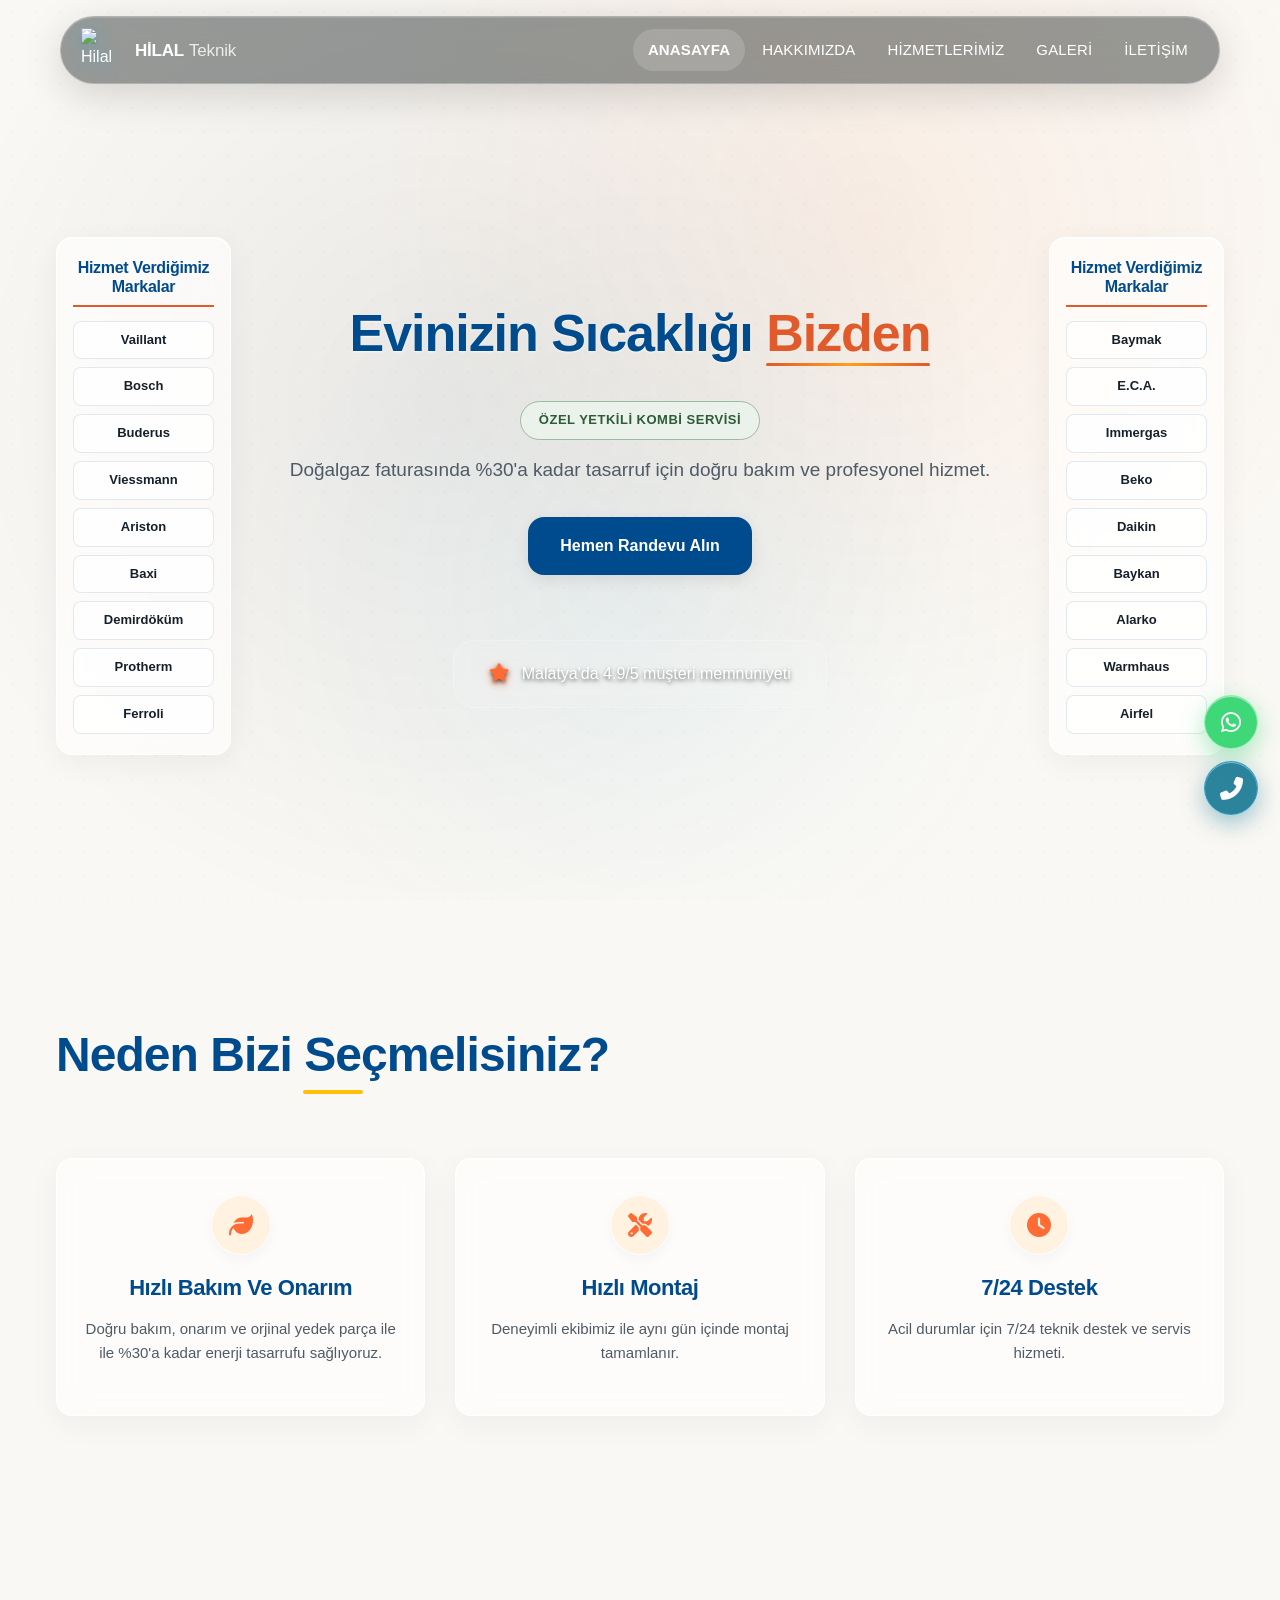
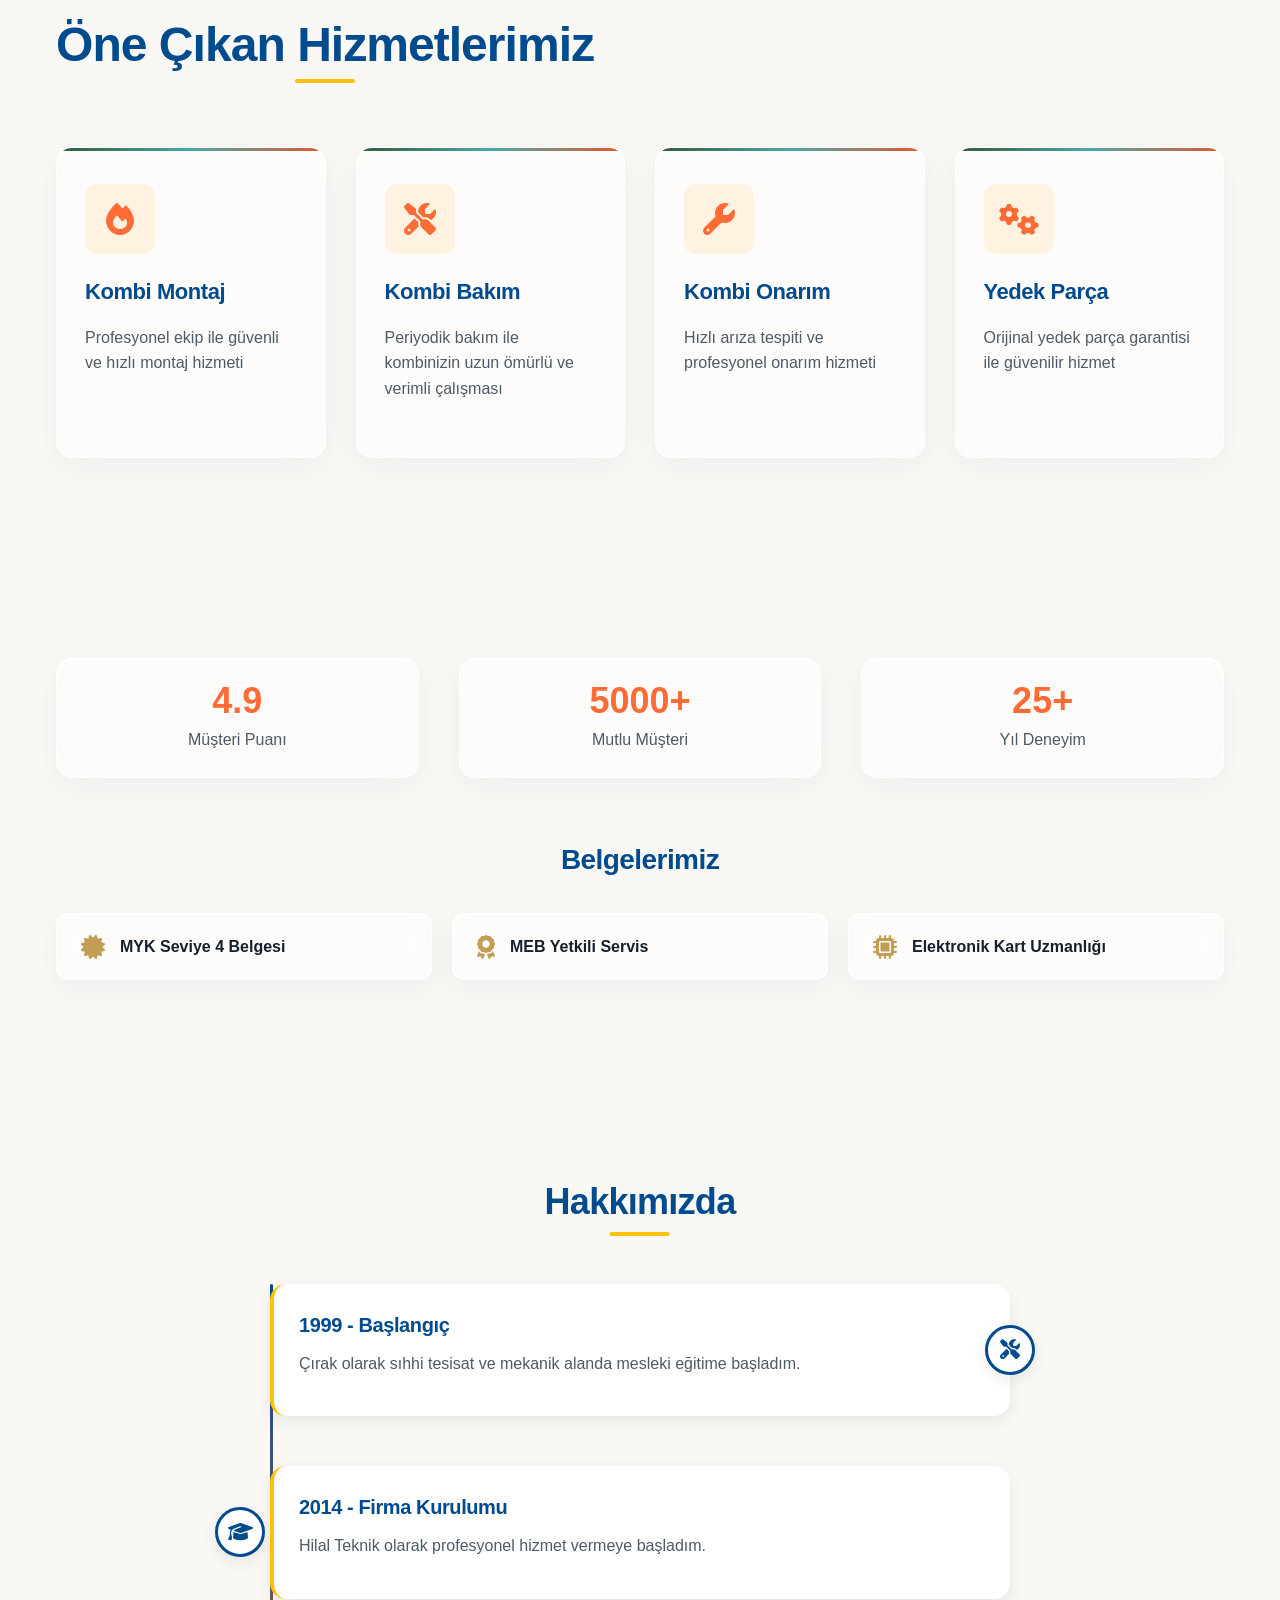
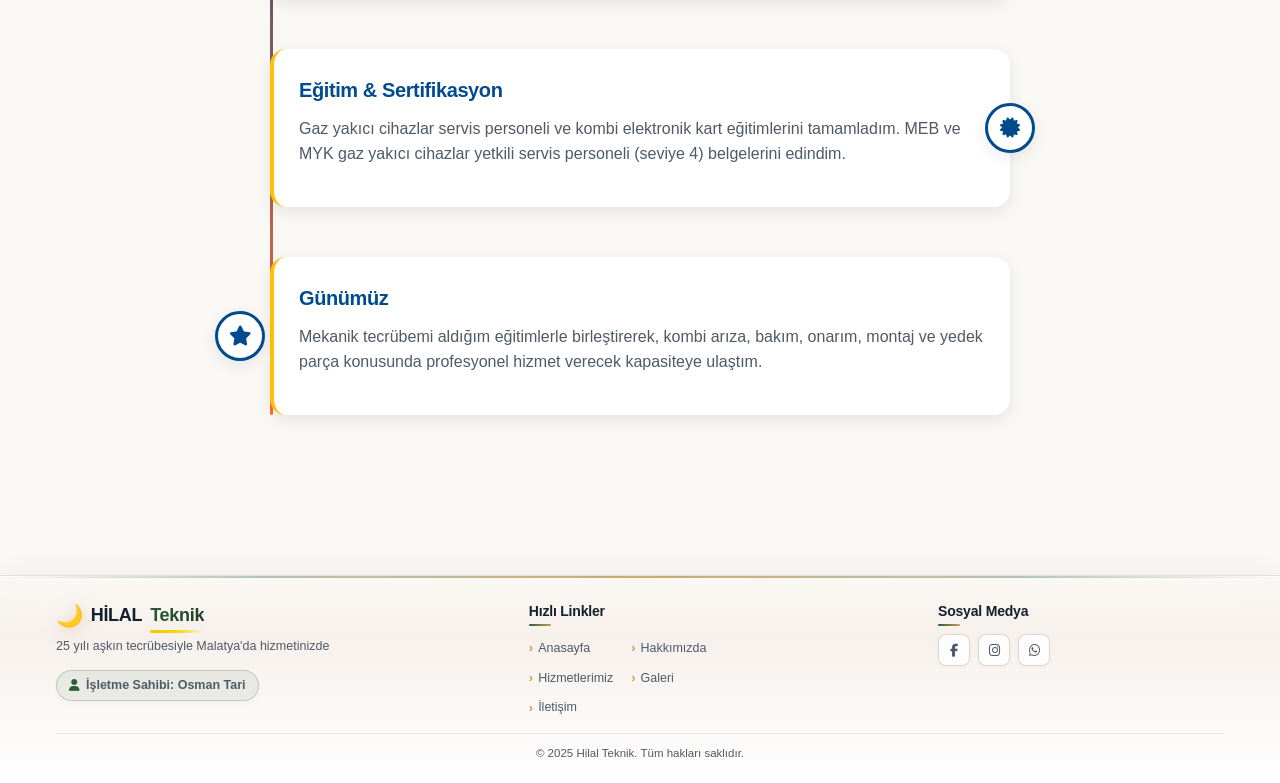
==== index.html @ c3c2aa05 "Add files via upload" ====
<!DOCTYPE html>
<html lang="tr" data-theme="dark">

<head>
    <!-- Google tag (gtag.js) -->
    <script async src="https://www.googletagmanager.com/gtag/js?id=G-F9GZ1TCNVZ"></script>
    <script>
        window.dataLayer = window.dataLayer || [];
        function gtag() { dataLayer.push(arguments); }
        gtag('js', new Date());

        gtag('config', 'G-F9GZ1TCNVZ');
    </script>

    <meta charset="UTF-8">
    <meta name="viewport" content="width=device-width, initial-scale=1.0, maximum-scale=5.0, user-scalable=yes">
    <link rel="icon" type="image/png" sizes="32x32" href="RESIMLER/favicon-32x32.png">
    <link rel="apple-touch-icon" sizes="180x180" href="RESIMLER/apple-touch-icon.png">

    <!-- Güvenlik Başlıkları -->
    <meta http-equiv="X-Content-Type-Options" content="nosniff">
    <meta http-equiv="X-Frame-Options" content="DENY">
    <meta http-equiv="X-XSS-Protection" content="1; mode=block">
    <meta http-equiv="Referrer-Policy" content="strict-origin-when-cross-origin">
    <meta http-equiv="Permissions-Policy" content="geolocation=(), microphone=(), camera=()">
    <meta http-equiv="Content-Security-Policy"
        content="default-src 'self'; script-src 'self' 'unsafe-inline' https://www.googletagmanager.com https://cdnjs.cloudflare.com https://fonts.googleapis.com; style-src 'self' 'unsafe-inline' https://cdnjs.cloudflare.com https://fonts.googleapis.com; font-src 'self' https://fonts.gstatic.com https://cdnjs.cloudflare.com; img-src 'self' data: https:; connect-src 'self' https://*.google-analytics.com https://www.google-analytics.com https://www.googletagmanager.com https://stats.g.doubleclick.net https://fonts.googleapis.com https://cdnjs.cloudflare.com;">
    <meta name="description"
        content="Malatya kombi servisi Hilal Teknik - Osman Tari. Vaillant, Bosch, Buderus, Viessmann, Ariston, Baxi, Demirdöküm, Protherm, Ferroli kombi montaj, bakım, onarım. 7/24 servis.">
    <meta name="keywords"
        content="malatya kombi servisi, hilal teknik, osman tari, vaillant kombi servisi, bosch kombi servisi, buderus kombi servisi, viessmann kombi servisi, ariston kombi servisi, baxi kombi servisi, demirdöküm kombi servisi, protherm kombi servisi, ferroli kombi servisi, kombi montaj malatya, kombi bakım malatya, kombi onarım malatya, kombi yedek parça malatya, 7/24 kombi servisi, malatya ısıtma sistemleri, kombi tamiri, kombi arıza servisi">
    <link rel="canonical" href="https://hilalteknik.com/">
    <meta property="og:locale" content="tr_TR">
    <meta property="og:type" content="website">
    <meta property="og:title" content="Malatya Kombi Servisi | Hilal Teknik - Osman Tari">
    <meta property="og:description"
        content="Vaillant, Bosch, Buderus, Viessmann, Ariston kombi servisi Malatya. Hilal Teknik - Osman Tari ile güvenilir hizmet. 7/24 montaj, bakım, onarım.">
    <meta property="og:image" content="https://hilalteknik.com/RESIMLER/hilal-logo-full-original.png">
    <meta property="og:url" content="https://hilalteknik.com/">
    <meta name="twitter:card" content="summary_large_image">
    <meta name="twitter:title" content="Malatya Kombi Servisi | Hilal Teknik - Osman Tari">
    <meta name="twitter:description"
        content="Vaillant, Bosch, Buderus, Viessmann, Ariston kombi servisi Malatya. Hilal Teknik ile güvenilir hizmet. 7/24 montaj, bakım, onarım.">
    <meta name="twitter:image" content="https://hilalteknik.com/RESIMLER/hilal-logo-full-original.png">
    <title>Malatya Kombi Servisi | Hilal Teknik - Osman Tari | Vaillant, Bosch, Buderus Servis</title>
    <link rel="preload" as="image" href="RESIMLER/ambient_crescent_bg.webp">
    <link rel="preconnect" href="https://fonts.googleapis.com">
    <link rel="preconnect" href="https://fonts.gstatic.com" crossorigin>
    <link rel="preconnect" href="https://cdnjs.cloudflare.com">
    <link href="https://fonts.googleapis.com/css2?family=Inter:wght@400;500;600;700&display=swap" rel="stylesheet">
    <script>
        (function () {
            try {
                var t = localStorage.getItem('hilal_theme');
                document.documentElement.setAttribute('data-theme', (t === 'light' || t === 'dark') ? t : 'dark');
            } catch (e) {
                document.documentElement.setAttribute('data-theme', 'dark');
            }
        })();
    </script>
    <link rel="stylesheet" href="style.css?v=20261020_ambient">
    <link rel="stylesheet" href="https://cdnjs.cloudflare.com/ajax/libs/font-awesome/6.4.0/css/all.min.css">
    <style id="hilal-nav-hero-overrides">
        .section--kombi-hero {
            background-color: transparent !important;
            background: transparent !important;
            color: #16202A !important;
            padding: 40px 0 70px !important;
            min-height: 75vh !important;
            position: relative !important;
            box-shadow: none !important;
        }

        .hero-background,
        .hero-overlay {
            display: none !important;
        }
    </style>
    <script type="application/ld+json">
    {
      "@context": "https://schema.org",
      "@type": "HVACBusiness",
      "name": "Hilal Teknik",
      "url": "https://hilalteknik.com/",
      "address": {
        "@type": "PostalAddress",
        "addressLocality": "Malatya",
        "addressCountry": "TR"
      },
      "telephone": "+90 537 607 48 17",
      "email": "info@hilalteknik.com",
      "areaServed": "Malatya",
      "image": "RESIMLER/hilal-logo-full-original.png",
      "priceRange": "₺₺",
      "openingHours": "Mo-Su 00:00-23:59",
      "sameAs": [
        "https://www.facebook.com/hilal.teknik.tesisat.malatya",
        "https://www.instagram.com/hilal_teknik_malatya",
        "https://wa.me/905376074817"
      ]
    }
    </script>
</head>

<body>
    <!-- ==================== FAREYE DUYARLI PREMİUM AMBİENT HİLAL ARKA PLANI ==================== -->
    <div class="ambient-interactive-bg" id="ambientBg" aria-hidden="true">
        <div class="ambient-bg-art"></div>
        <div class="ambient-bg-glow"></div>
    </div>

    <!-- ==================== SİTE HEADER & NAVİGASYON (YÜZEN BUZLU CAM KAPSÜL) ==================== -->
    <header class="site-header" id="siteHeader">
        <div class="header-container">
            <div class="nav-cluster nav-cluster--left">
                <a href="index.html" class="logo" aria-label="Hilal Teknik Anasayfa">
                    <div class="logo-emblem">
                        <picture class="logo-emblem-picture">
                            <source srcset="hilal-logo-emblem.png" type="image/png">
                            <img src="hilal-logo-emblem.png" alt="Hilal Teknik Amblem" class="emblem-img"
                                width="44" height="44" decoding="async">
                        </picture>
                    </div>
                    <div class="logo-brand">
                        <span class="brand-title">HİLAL <strong>Teknik</strong></span>
                    </div>
                </a>
            </div>
            <button class="mobile-menu-toggle" id="mobileMenuToggle" aria-label="Menüyü Aç/Kapat" aria-expanded="false"
                aria-controls="mainNav">
                <span class="hamburger-line"></span>
                <span class="hamburger-line"></span>
                <span class="hamburger-line"></span>
            </button>
            <div class="nav-cluster nav-cluster--right">
                <nav class="desktop-nav" id="mainNav" aria-label="Ana Menü">
                    <ul class="nav-list">
                        <li><a href="index.html" class="nav-link active" data-page="index">ANASAYFA</a></li>
                        <li><a href="hakkimizda.html" class="nav-link" data-page="hakkimizda">HAKKIMIZDA</a></li>
                        <li><a href="hizmetlerimiz.html" class="nav-link" data-page="hizmetlerimiz">HİZMETLERİMİZ</a></li>
                        <li><a href="galeri.html" class="nav-link" data-page="galeri">GALERİ</a></li>
                        <li><a href="iletisim.html" class="nav-link" data-page="iletisim">İLETİŞİM</a></li>
                    </ul>
                </nav>
                <div class="nav-contact-actions" role="group" aria-label="Hızlı İletişim">
                    <a href="tel:05376074817" class="nav-action-btn nav-action-btn--phone" aria-label="Telefonla ara"
                        title="Hemen Arayın: 0537 607 48 17">
                        <i class="fas fa-phone-alt" aria-hidden="true"></i>
                    </a>
                    <a href="https://wa.me/905376074817" class="nav-action-btn nav-action-btn--whatsapp" target="_blank"
                        rel="noopener noreferrer" aria-label="WhatsApp üzerinden iletişim kur"
                        title="WhatsApp Canlı Destek">
                        <i class="fab fa-whatsapp" aria-hidden="true"></i>
                    </a>
                </div>
            </div>
        </div>
    </header>

    <main>



        <!-- ==================== HERO SECTION (DÜZ RENK ARKA PLAN) ==================== -->
        <section class="hero-section section section--kombi-hero">
            <div class="container">
                <div class="hero-grid">
                    <!-- Sol Sütun - Kombi Markaları -->
                    <div class="hero-brands hero-brands--left">
                        <h3 class="brands-title">Hizmet Verdiğimiz Markalar</h3>
                        <div class="brands-grid">
                            <div class="brand-item">Vaillant</div>
                            <div class="brand-item">Bosch</div>
                            <div class="brand-item">Buderus</div>
                            <div class="brand-item">Viessmann</div>
                            <div class="brand-item">Ariston</div>
                            <div class="brand-item">Baxi</div>
                            <div class="brand-item">Demirdöküm</div>
                            <div class="brand-item">Protherm</div>
                            <div class="brand-item">Ferroli</div>

                        </div>
                    </div>

                    <!-- Orta Sütun - Ana İçerik -->
                    <div class="hero-content">
                        <h1 class="hero-title">Evinizin Sıcaklığı <span class="highlight">Bizden</span></h1>
                        <div class="hero-badge">
                            <span class="badge-text">Özel Yetkili Kombi Servisi</span>
                        </div>
                        <p class="hero-subtitle">Doğalgaz faturasında %30'a kadar tasarruf için doğru bakım ve
                            profesyonel hizmet.</p>

                        <div class="hero-cta">
                            <a href="javascript:void(0)" class="btn btn--primary js-open-quote" id="heroQuoteBtn"
                                role="button" aria-haspopup="dialog" aria-expanded="false"
                                data-open-drawer="quote">Hemen Randevu Alın</a>
                        </div>

                        <div class="trust-badge">
                            <div class="trust-item">
                                <i class="fas fa-star"></i>
                                <span>Malatya'da 4.9/5 müşteri memnuniyeti</span>
                            </div>
                        </div>
                    </div>

                    <!-- Sağ Sütun - Kombi Markaları -->
                    <div class="hero-brands hero-brands--right">
                        <h3 class="brands-title">Hizmet Verdiğimiz Markalar</h3>
                        <div class="brands-grid">
                            <div class="brand-item">Baymak</div>
                            <div class="brand-item">E.C.A.</div>
                            <div class="brand-item">Immergas</div>

                            <div class="brand-item">Beko</div>

                            <div class="brand-item">Daikin</div>
                            <div class="brand-item">Baykan</div>
                            <div class="brand-item">Alarko</div>
                            <div class="brand-item">Warmhaus</div>
                            <div class="brand-item">Airfel</div>
                        </div>
                    </div>
                </div>
            </div>
        </section>

        <!-- ==================== VALUE PROPOSITION ==================== -->
        <section class="value-prop section section--white">
            <div class="container">
                <h2 class="section-title">Neden Bizi Seçmelisiniz?</h2>
                <div class="value-grid">
                    <div class="value-card">
                        <div class="value-icon">
                            <i class="fas fa-leaf"></i>
                        </div>
                        <h3>Hızlı Bakım Ve Onarım</h3>
                        <p>Doğru bakım, onarım ve orjinal yedek parça ile ile %30'a kadar enerji tasarrufu sağlıyoruz.
                        </p>
                    </div>
                    <div class="value-card">
                        <div class="value-icon">
                            <i class="fas fa-tools"></i>
                        </div>
                        <h3>Hızlı Montaj</h3>
                        <p>Deneyimli ekibimiz ile aynı gün içinde montaj tamamlanır.</p>
                    </div>
                    <div class="value-card">
                        <div class="value-icon">
                            <i class="fas fa-clock"></i>
                        </div>
                        <h3>7/24 Destek</h3>
                        <p>Acil durumlar için 7/24 teknik destek ve servis hizmeti.</p>
                    </div>
                </div>
            </div>
        </section>

        <!-- ==================== FEATURED SERVICES ==================== -->
        <section class="featured-services section section--comfort">
            <div class="container">
                <h2 class="section-title">Öne Çıkan Hizmetlerimiz</h2>
                <div class="services-grid">
                    <div class="service-card">
                        <div class="service-icon">
                            <i class="fas fa-fire"></i>
                        </div>
                        <h3>Kombi Montaj</h3>
                        <p>Profesyonel ekip ile güvenli ve hızlı montaj hizmeti</p>
                    </div>
                    <div class="service-card">
                        <div class="service-icon">
                            <i class="fas fa-tools"></i>
                        </div>
                        <h3>Kombi Bakım</h3>
                        <p>Periyodik bakım ile kombinizin uzun ömürlü ve verimli çalışması</p>
                    </div>
                    <div class="service-card">
                        <div class="service-icon">
                            <i class="fas fa-wrench"></i>
                        </div>
                        <h3>Kombi Onarım</h3>
                        <p>Hızlı arıza tespiti ve profesyonel onarım hizmeti</p>
                    </div>
                    <div class="service-card">
                        <div class="service-icon">
                            <i class="fas fa-cogs"></i>
                        </div>
                        <h3>Yedek Parça</h3>
                        <p>Orijinal yedek parça garantisi ile güvenilir hizmet</p>
                    </div>
                </div>
            </div>
        </section>

        <!-- ==================== TRUST ELEMENTS ==================== -->
        <section class="trust-section section section--white">
            <div class="container">
                <div class="trust-content">
                    <div class="trust-stats">
                        <div class="stat-item">
                            <div class="stat-number">4.9</div>
                            <div class="stat-label">Müşteri Puanı</div>
                        </div>
                        <div class="stat-item">
                            <div class="stat-number">5000+</div>
                            <div class="stat-label">Mutlu Müşteri</div>
                        </div>
                        <div class="stat-item">
                            <div class="stat-number">25+</div>
                            <div class="stat-label">Yıl Deneyim</div>
                        </div>
                    </div>

                    <div class="certifications">
                        <h3>Belgelerimiz</h3>
                        <div class="cert-grid">
                            <div class="cert-item">
                                <i class="fas fa-certificate"></i>
                                <span>MYK Seviye 4 Belgesi</span>
                            </div>
                            <div class="cert-item">
                                <i class="fas fa-award"></i>
                                <span>MEB Yetkili Servis</span>
                            </div>
                            <div class="cert-item">
                                <i class="fas fa-microchip"></i>
                                <span>Elektronik Kart Uzmanlığı</span>
                            </div>
                        </div>
                    </div>
                </div>
            </div>
        </section>


        <!-- ==================== ABOUT SECTION ==================== -->
        <section class="about section section--comfort">
            <div class="container">
                <h2 class="section-title">Hakkımızda</h2>

                <div class="about-story">
                    <div class="story-timeline">
                        <div class="timeline-item">
                            <div class="timeline-icon">
                                <i class="fas fa-tools"></i>
                            </div>
                            <div class="timeline-content">
                                <h4>1999 - Başlangıç</h4>
                                <p>Çırak olarak sıhhi tesisat ve mekanik alanda mesleki eğitime başladım.</p>
                            </div>
                        </div>

                        <div class="timeline-item">
                            <div class="timeline-icon">
                                <i class="fas fa-graduation-cap"></i>
                            </div>
                            <div class="timeline-content">
                                <h4>2014 - Firma Kurulumu</h4>
                                <p>Hilal Teknik olarak profesyonel hizmet vermeye başladım.</p>
                            </div>
                        </div>

                        <div class="timeline-item">
                            <div class="timeline-icon">
                                <i class="fas fa-certificate"></i>
                            </div>
                            <div class="timeline-content">
                                <h4>Eğitim & Sertifikasyon</h4>
                                <p>Gaz yakıcı cihazlar servis personeli ve kombi elektronik kart eğitimlerini
                                    tamamladım. MEB ve MYK gaz yakıcı cihazlar yetkili servis personeli (seviye 4)
                                    belgelerini edindim.</p>
                            </div>
                        </div>

                        <div class="timeline-item">
                            <div class="timeline-icon">
                                <i class="fas fa-star"></i>
                            </div>
                            <div class="timeline-content">
                                <h4>Günümüz</h4>
                                <p>Mekanik tecrübemi aldığım eğitimlerle birleştirerek, kombi arıza, bakım, onarım,
                                    montaj ve yedek parça konusunda profesyonel hizmet verecek kapasiteye ulaştım.</p>
                            </div>
                        </div>
                    </div>
                </div>

            </div>
        </section>

    </main>

    <!-- ==================== FOOTER ==================== -->
    <footer>
        <div class="container">
            <div class="footer-content">
                <div class="footer-logo">
                    <h2>HİLAL <span>Teknik</span></h2>
                    <p>25 yılı aşkın tecrübesiyle Malatya'da hizmetinizde</p>
                    <p class="footer-owner">İşletme Sahibi: Osman Tari</p>
                </div>
                <div class="footer-links">
                    <h3>Hızlı Linkler</h3>
                    <ul>
                        <li><a href="index.html">Anasayfa</a></li>
                        <li><a href="hakkimizda.html">Hakkımızda</a></li>
                        <li><a href="hizmetlerimiz.html">Hizmetlerimiz</a></li>
                        <li><a href="galeri.html">Galeri</a></li>
                        <li><a href="iletisim.html">İletişim</a></li>
                    </ul>
                </div>
                <div class="footer-social">
                    <h3>Sosyal Medya</h3>
                    <div class="social-icons">
                        <a href="https://www.facebook.com/hilal.teknik.tesisat.malatya" target="_blank"
                            rel="noopener noreferrer" aria-label="Facebook Sayfamız"><i
                                class="fab fa-facebook-f"></i></a>
                        <a href="https://www.instagram.com/hilal_teknik_malatya" target="_blank"
                            rel="noopener noreferrer" aria-label="Instagram Sayfamız"><i
                                class="fab fa-instagram"></i></a>
                        <a href="https://wa.me/905376074817" target="_blank"
                            rel="noopener noreferrer" aria-label="WhatsApp Canlı Destek"><i class="fab fa-whatsapp"></i></a>
                    </div>
                </div>
            </div>
            <div class="copyright">
                <p>&copy; 2025 Hilal Teknik. Tüm hakları saklıdır.</p>
            </div>
        </div>
    </footer>

    <!-- ==================== TEKLIF ÇEKMECE (DRAWER) ==================== -->
    <div class="drawer" id="quoteDrawer" aria-hidden="true" role="dialog" aria-label="Teklif Al">
        <div class="drawer-panel">
            <div class="drawer-header">
                <div class="drawer-title">
                    <i class="fas fa-tools"></i>
                    Hizmet Seçin
                </div>
                <button class="drawer-close" id="drawerClose" aria-label="Kapat"><i class="fas fa-times"></i></button>
            </div>
            <div class="drawer-body">
                <div class="service-options">
                    <div class="service-option">
                        <div class="service-icon">
                            <i class="fas fa-wrench"></i>
                        </div>
                        <div class="service-content">
                            <h3>Kombi Bakım & Onarım</h3>
                            <p>Profesyonel bakım, arıza tespiti ve onarım hizmetleri</p>
                            <div class="service-features">
                                <span><i class="fas fa-check"></i> Periyodik bakım</span>
                                <span><i class="fas fa-check"></i> Arıza tespiti</span>
                                <span><i class="fas fa-check"></i> Yerinde onarım</span>
                            </div>
                            <div class="service-actions">
                                <a href="https://wa.me/905376074817?text=Kombi%20bak%C4%B1m%20ve%20onar%C4%B1m%20hakk%C4%B1nda%20bilgi%20almak%20istiyorum"
                                    class="btn btn--primary" target="_blank" rel="noopener noreferrer">
                                    <i class="fab fa-whatsapp"></i> WhatsApp
                                </a>
                                <a href="tel:05376074817" class="btn btn--secondary">
                                    <i class="fas fa-phone"></i> Telefon
                                </a>
                            </div>
                        </div>
                    </div>

                    <div class="service-option">
                        <div class="service-icon">
                            <i class="fas fa-cog"></i>
                        </div>
                        <div class="service-content">
                            <h3>Kombi Montaj & Kurulum</h3>
                            <p>Yeni kombi montajı, eski kombi değişimi ve sistem kurulumu</p>
                            <div class="service-features">
                                <span><i class="fas fa-check"></i> Yeni kombi montajı</span>
                                <span><i class="fas fa-check"></i> Eski kombi değişimi</span>
                                <span><i class="fas fa-check"></i> Sistem kurulumu</span>
                            </div>
                            <div class="service-actions">
                                <a href="https://wa.me/905376074817?text=Kombi%20montaj%20ve%20kurulum%20hakk%C4%B1nda%20bilgi%20almak%20istiyorum"
                                    class="btn btn--primary" target="_blank" rel="noopener noreferrer">
                                    <i class="fab fa-whatsapp"></i> WhatsApp
                                </a>
                                <a href="tel:05376074817" class="btn btn--secondary">
                                    <i class="fas fa-phone"></i> Telefon
                                </a>
                            </div>
                        </div>
                    </div>
                </div>
            </div>
        </div>
    </div>


    <!-- ==================== JAVASCRIPT ==================== -->
    <script>
        document.addEventListener('DOMContentLoaded', function () {
            const drawer = document.getElementById('quoteDrawer');
            const drawerClose = document.getElementById('drawerClose');
            const heroQuoteBtn = document.getElementById('heroQuoteBtn');

            function openDrawer() {
                if (!drawer) return;
                drawer.classList.add('open');
                drawer.setAttribute('aria-hidden', 'false');
                heroQuoteBtn?.setAttribute('aria-expanded', 'true');
                document.body.style.overflow = 'hidden';
            }

            function closeDrawer() {
                if (!drawer) return;
                drawer.classList.remove('open');
                drawer.setAttribute('aria-hidden', 'true');
                heroQuoteBtn?.setAttribute('aria-expanded', 'false');
                document.body.style.overflow = '';
            }

            window.openQuoteDrawer = openDrawer;
            window.closeQuoteDrawer = closeDrawer;

            // Teklif Alma butonları tetikleyici
            document.querySelectorAll('.js-open-quote, .call-btn--quote, [data-open-drawer="quote"]').forEach(el => {
                el.addEventListener('click', function (e) {
                    e.preventDefault();
                    e.stopPropagation();
                    openDrawer();
                });
            });

            drawerClose?.addEventListener('click', function (e) {
                e.preventDefault();
                e.stopPropagation();
                closeDrawer();
            });

            drawer?.addEventListener('click', function (e) {
                if (e.target === drawer) closeDrawer();
            });

            document.addEventListener('keydown', function (e) {
                if (e.key === 'Escape' && drawer?.classList.contains('open')) {
                    closeDrawer();
                }
            });
        });
    </script>

    <!-- ==================== SAĞ ALT SABİT İLETİŞİM & WHATSAPP BUTONLARI ==================== -->
    <aside class="floating-contact-actions" aria-label="Hızlı İletişim">
        <a href="https://wa.me/905376074817" class="floating-btn floating-btn--whatsapp" target="_blank"
            rel="noopener noreferrer" title="WhatsApp Canlı Destek" aria-label="WhatsApp İle İletişime Geçin">
            <i class="fab fa-whatsapp" aria-hidden="true"></i>
            <span class="floating-btn-text">WhatsApp</span>
        </a>
        <a href="tel:05376074817" class="floating-btn floating-btn--phone" title="Hemen Arayın: 0537 607 48 17"
            aria-label="Telefon İle Hemen Arayın">
            <i class="fas fa-phone-alt" aria-hidden="true"></i>
            <span class="floating-btn-text">0537 607 48 17</span>
        </a>
    </aside>

    <!-- ==================== YUKARI ÇIKMA BUTONU ==================== -->
    <button id="scrollToTop" class="scroll-to-top" aria-label="Yukarı çık">
        <i class="fas fa-arrow-up" aria-hidden="true"></i>
    </button>

    <!-- ==================== MERKEZİ YAPILANDIRMA VE DİNAMİK SENKRONİZASYON ==================== -->
    <script src="site-config.js"></script>
    <script src="analytics.js"></script>
</body>

</html>
---- style.css ----
/* ==================== HİLAL TEKNİK KURUMSAL TASARIM SİSTEMİ (GLASSMORPHISM) ==================== */
:root {
    /* Açık Tonlu, Sıcak Krem, Buz Mavisi & Hafif Turkuaz Renk Sistemi */
    --bg-page: #FAF8F5;
    --bg-surface: #FFFFFF;
    --bg-cream: #F5EFEB;
    --bg-ice: #EAF2F8;
    --bg-mint: #E0F2F1;
    --bg-stone: #EAE5DB;

    /* Cam (Glassmorphism) Yüzeyler */
    --glass-header: rgba(250, 248, 245, 0.64);
    --glass-header-scrolled: rgba(250, 248, 245, 0.80);
    --glass-card: rgba(255, 255, 255, 0.58);
    --glass-card-hover: rgba(255, 255, 255, 0.78);
    --glass-border: rgba(255, 255, 255, 0.85);
    --glass-border-subtle: rgba(220, 230, 238, 0.65);
    --glass-shadow: 0 8px 30px rgba(24, 38, 56, 0.05), inset 0 1px 0 rgba(255, 255, 255, 0.8);
    --glass-shadow-hover: 0 16px 40px rgba(24, 38, 56, 0.09), inset 0 1px 0 rgba(255, 255, 255, 0.95);
    --glass-blur: 16px;

    /* Okunaklı Derin Tipografi */
    --text-main: #16202A;
    --text-secondary: #425262;
    --text-muted: #6B7B8C;
    --text-inverse: #FFFFFF;

    /* Vurgular ve Kurumsal Güven Renkleri */
    --border-subtle: rgba(226, 217, 201, 0.6);
    --border-medium: rgba(207, 199, 185, 0.7);
    --border-focus: #2E5C38;
    --olive-primary: #2E5C38;
    --olive-hover: #214328;
    --olive-light: #EBF4ED;
    --olive-border: #9CB8A2;

    --anthracite-dark: #16202A;
    --anthracite-card: #202B37;
    --gold-accent: #C29D54;
    --gold-light: #E3CCA0;
    --orange-accent: #E05A2B;

    /* Telefon & WhatsApp Buton Renkleri */
    --phone-bg: #2E5C38;
    --phone-hover: #214328;
    --wa-bg: #257D47;
    --wa-hover: #1C6237;

    /* Geriye Dönük Uyumluluk */
    --primary: var(--olive-primary);
    --primary-600: var(--olive-hover);
    --secondary: var(--anthracite-dark);
    --secondary-600: var(--anthracite-card);
    --accent: var(--gold-accent);
    --comfort: transparent;
    --eco: var(--olive-primary);
    --bg: var(--bg-page);
    --heading: var(--text-main);
    --surface: var(--glass-card);
    --surface-2: rgba(255, 255, 255, 0.45);
    --border: var(--glass-border-subtle);
    --text: var(--text-main);
    --ring: 0 0 0 3px rgba(46, 92, 56, 0.25);

    --shadow-sm: 0 2px 8px rgba(24, 38, 56, 0.04);
    --shadow-md: 0 8px 24px rgba(24, 38, 56, 0.06);
    --shadow-lg: 0 16px 40px rgba(24, 38, 56, 0.09);

    --radius-sm: 10px;
    --radius: 16px;
    --radius-lg: 20px;
}

/* ==================== GENEL SIFIRLAMA & TEK KESİNTİSİZ ARKA PLAN ==================== */
*,
*::before,
*::after {
    margin: 0;
    padding: 0;
    box-sizing: border-box;
}

html {
    scroll-behavior: smooth;
    min-height: 100%;
}

body {
    line-height: 1.6;
    color: var(--text-main);
    background-color: #FAF8F5;
    font-family: 'Inter', -apple-system, BlinkMacSystemFont, 'Segoe UI', Roboto, sans-serif;
    -webkit-font-smoothing: antialiased;
    -moz-osx-font-smoothing: grayscale;
    min-height: 100vh;
}

/* ==================== FAREYE DUYARLI PREMİUM AMBİENT HİLAL ARKA PLANI ==================== */
.ambient-interactive-bg {
    position: fixed;
    top: 0;
    left: 0;
    right: 0;
    bottom: 0;
    width: 100vw;
    height: 100vh;
    overflow: hidden;
    pointer-events: none !important;
    z-index: -2;
    background-color: #FAF8F5;
    contain: strict;
}

/* Kristal Cam Hilal Kavis Katmanı */
.ambient-bg-art {
    position: absolute;
    top: -4%;
    left: -4%;
    width: 108%;
    height: 108%;
    background-color: #FAF8F5;
    background-image: url('RESIMLER/ambient_crescent_bg.jpg');
    background-image: image-set(
        url('RESIMLER/ambient_crescent_bg.webp') type('image/webp'),
        url('RESIMLER/ambient_crescent_bg.jpg') type('image/jpeg')
    );
    background-position: center center;
    background-size: cover;
    background-repeat: no-repeat;
    opacity: 0.95;
    transform: translate3d(calc(var(--bg-mouse-x, 0) * -18px), calc(var(--bg-mouse-y, 0) * -18px), 0) scale(1.02);
    will-change: transform;
    transition: transform 0.22s cubic-bezier(0.16, 1, 0.3, 1);
}

/* Düşük Opaklıklı Lacivert & Sıcak Amber/Turuncu Işık Geçişleri */
.ambient-bg-glow {
    position: absolute;
    inset: 0;
    width: 100%;
    height: 100%;
    background-image:
        radial-gradient(circle at calc(35% + var(--bg-mouse-x, 0) * 40px) calc(45% + var(--bg-mouse-y, 0) * 40px), rgba(15, 23, 42, 0.07) 0%, transparent 55%),
        radial-gradient(circle at calc(68% - var(--bg-mouse-x, 0) * 30px) calc(25% - var(--bg-mouse-y, 0) * 30px), rgba(234, 88, 12, 0.065) 0%, transparent 45%),
        radial-gradient(circle at calc(50% + var(--bg-mouse-x, 0) * 20px) calc(65% + var(--bg-mouse-y, 0) * 20px), rgba(56, 189, 248, 0.06) 0%, transparent 50%);
    pointer-events: none;
    mix-blend-mode: multiply;
}

/* Sayfa Arka Planına Çok Hafif Mikro Doku (Noise Grid) Katmanı */
body::before {
    content: '';
    position: fixed;
    top: 0;
    left: 0;
    width: 100%;
    height: 100%;
    background-image: radial-gradient(rgba(22, 32, 42, 0.04) 1px, transparent 1px);
    background-size: 24px 24px;
    pointer-events: none;
    z-index: -1;
    opacity: 0.55;
}

/* Mobilde ve Tablette Statik / Hafif Ambient Mod */
@media (max-width: 991px), (pointer: coarse) {
    .ambient-bg-art {
        transform: none !important;
        transition: none !important;
        top: 0;
        left: 0;
        width: 100%;
        height: 100%;
        opacity: 0.85;
    }

    .ambient-bg-glow {
        background-image:
            radial-gradient(circle at 35% 40%, rgba(15, 23, 42, 0.05) 0%, transparent 55%),
            radial-gradient(circle at 65% 30%, rgba(234, 88, 12, 0.045) 0%, transparent 45%),
            radial-gradient(circle at 50% 50%, rgba(250, 248, 245, 0.4) 0%, transparent 75%);
    }
}

/* Erişilebilirlik (prefers-reduced-motion) */
@media (prefers-reduced-motion: reduce) {
    .ambient-bg-art {
        transform: none !important;
        transition: none !important;
    }
}

body {
    padding-top: 96px;
}

@media (max-width: 768px) {
    body {
        padding-top: 88px;
        padding-bottom: 74px;
    }
}

/* Erişilebilir Klavye Odak Göstergesi (WCAG AA) */
a:focus-visible,
button:focus-visible,
input:focus-visible,
select:focus-visible,
textarea:focus-visible {
    outline: 3px solid var(--border-focus);
    outline-offset: 2px;
}

.container {
    width: 95%;
    max-width: 1200px;
    margin: 0 auto;
    padding: 0 16px;
}

h1,
h2,
h3,
h4,
h5,
h6 {
    margin-bottom: 16px;
    color: var(--text-main);
    font-weight: 700;
    letter-spacing: -0.02em;
}

p {
    margin-bottom: 14px;
    color: var(--text-secondary);
}

a {
    text-decoration: none;
    color: inherit;
    transition: color 0.2s ease, background 0.2s ease, border-color 0.2s ease;
}

/* Temel Buton Stilleri */
.btn {
    display: inline-flex;
    align-items: center;
    justify-content: center;
    gap: 8px;
    background: var(--olive-primary);
    color: #FFFFFF;
    padding: 12px 24px;
    border-radius: var(--radius-sm);
    font-weight: 600;
    font-size: 15px;
    border: none;
    cursor: pointer;
    transition: all 0.25s ease;
    box-shadow: var(--shadow-sm);
}

.btn:hover {
    background: var(--olive-hover);
    transform: translateY(-2px);
    box-shadow: var(--shadow-md);
    color: #FFFFFF;
}

.btn--secondary {
    background: var(--bg-surface);
    color: var(--text-main);
    border: 1px solid var(--border-medium);
}

.btn--secondary:hover {
    background: var(--bg-cream);
    color: var(--text-main);
    border-color: var(--border-focus);
}

/* ==================== SİTE HEADER & NAVİGASYON (YÜZEN BUZLU CAM KAPSÜL) ==================== */
header,
.site-header {
    position: fixed;
    top: 16px;
    left: 0;
    right: 0;
    width: 100%;
    margin: 0;
    z-index: 50;
    background: transparent;
    background-color: transparent;
    border: none;
    box-shadow: none;
    backdrop-filter: none;
    -webkit-backdrop-filter: none;
    color: #ffffff;
    pointer-events: none;
    transition: top 0.35s cubic-bezier(0.16, 1, 0.3, 1);
}

.header-container,
.site-header .header-container {
    pointer-events: auto;
    display: flex;
    justify-content: space-between;
    align-items: center;
    gap: 16px;
    width: calc(100% - 32px);
    max-width: 1160px;
    height: 68px;
    margin: 0 auto;
    padding: 8px 16px 8px 20px;
    border-radius: 9999px;
    background: rgba(30, 38, 40, 0.45);
    border: 1px solid rgba(255, 255, 255, 0.25);
    box-shadow: inset 0 1px 0 rgba(255, 255, 255, 0.15), 0 10px 40px rgba(0, 0, 0, 0.15);
    backdrop-filter: blur(28px) saturate(160%);
    -webkit-backdrop-filter: blur(28px) saturate(160%);
    isolation: isolate;
    transition: max-width 0.35s cubic-bezier(0.16, 1, 0.3, 1),
                height 0.35s cubic-bezier(0.16, 1, 0.3, 1),
                padding 0.35s cubic-bezier(0.16, 1, 0.3, 1),
                background 0.35s ease,
                border-color 0.35s ease,
                box-shadow 0.35s ease;
}

.site-header.is-scrolled {
    top: 10px;
    background: transparent;
    box-shadow: none;
    border: none;
}

.site-header.is-scrolled .header-container {
    height: 56px;
    padding: 6px 16px 6px 18px;
    background: rgba(24, 32, 38, 0.65);
    border-color: rgba(255, 255, 255, 0.28);
    box-shadow: inset 0 1px 0 rgba(255, 255, 255, 0.2), 0 14px 40px rgba(0, 0, 0, 0.26);
}

/* PC / Masaüstü Ekranlarda Aşağı Kaydırınca Sağdan Soldan Daralma ve İncelme */
@media (min-width: 992px) {
    .site-header.is-scrolled .header-container {
        max-width: 980px;
        height: 52px;
        padding: 4px 14px 4px 18px;
    }

    .site-header.is-scrolled .logo-emblem {
        width: 36px;
        height: 36px;
    }

    .site-header.is-scrolled .brand-title {
        font-size: 15.5px;
    }

    .site-header.is-scrolled .brand-title strong,
    .site-header.is-scrolled .brand-title span {
        font-size: 15.5px;
    }

    .site-header.is-scrolled .desktop-nav .nav-link {
        font-size: 13.5px;
        padding: 5px 11px;
    }

    .site-header.is-scrolled .desktop-nav .nav-link--admin {
        font-size: 13px;
        padding: 5px 12px;
    }
}

html[data-theme="light"] .site-header,
html[data-theme="light"] header {
    color: var(--text-main);
}

html[data-theme="light"] .header-container {
    background: rgba(255, 255, 255, 0.45);
    border-color: rgba(255, 255, 255, 0.65);
    box-shadow: inset 0 1px 0 rgba(255, 255, 255, 0.7), 0 10px 40px rgba(24, 38, 56, 0.1);
}

html[data-theme="light"] .site-header.is-scrolled .header-container {
    background: rgba(255, 255, 255, 0.75);
    border-color: rgba(255, 255, 255, 0.85);
    box-shadow: inset 0 1px 0 rgba(255, 255, 255, 0.85), 0 12px 36px rgba(24, 38, 56, 0.12);
}

@supports not ((backdrop-filter: blur(1px)) or (-webkit-backdrop-filter: blur(1px))) {
    .header-container {
        background: rgba(30, 38, 40, 0.92);
    }

    html[data-theme="light"] .header-container {
        background: rgba(255, 255, 255, 0.94);
    }
}

/* Logo ve Marka Kimliği (Amblem Solda) */
.nav-cluster {
    display: flex;
    align-items: center;
    gap: 14px;
    min-width: 0;
}

.nav-cluster--left {
    flex: 0 0 auto;
}

.nav-cluster--right {
    flex: 0 0 auto;
    margin-left: auto;
    gap: 10px;
}

.nav-divider {
    display: block;
    width: 1px;
    height: 28px;
    background: rgba(255, 255, 255, 0.28);
    flex-shrink: 0;
}

html[data-theme="light"] .nav-divider {
    background: rgba(22, 32, 42, 0.18);
}

.logo,
.brand-logo,
.logo--minimal {
    display: inline-flex;
    align-items: center;
    gap: 10px;
    text-decoration: none;
    color: #ffffff;
    transition: opacity 0.2s ease, transform 0.2s ease;
}

html[data-theme="light"] .logo,
html[data-theme="light"] .brand-logo,
html[data-theme="light"] .logo--minimal {
    color: var(--text-main);
}

.logo:hover,
.brand-logo:hover,
.logo--minimal:hover {
    opacity: 0.92;
}

/* Hilal Teknik Kurumsal Amblemi */
.logo-emblem {
    display: flex !important;
    align-items: center;
    justify-content: center;
    width: 44px;
    height: 44px;
    border-radius: 0;
    background: transparent !important;
    border: none !important;
    box-shadow: none !important;
    flex-shrink: 0;
    transition: transform 0.25s cubic-bezier(0.16, 1, 0.3, 1), width 0.35s ease, height 0.35s ease;
}

.logo-emblem picture,
.logo-emblem-picture {
    display: flex;
    align-items: center;
    justify-content: center;
    width: 100%;
    height: 100%;
}

.logo-emblem .emblem-img {
    width: 100%;
    height: 100%;
    object-fit: contain;
    display: block;
    filter: drop-shadow(0 2px 8px rgba(0, 168, 232, 0.3));
    transition: transform 0.25s ease, filter 0.25s ease;
}

.logo:hover .logo-emblem .emblem-img {
    transform: scale(1.08);
    filter: drop-shadow(0 4px 14px rgba(0, 168, 232, 0.55));
}

.site-header.is-scrolled .logo-emblem {
    width: 40px;
    height: 40px;
}

.logo-brand {
    display: flex;
    align-items: baseline;
    gap: 8px;
}

.site-header .brand-subtitle,
.site-header .brand-subtitle-badge {
    display: none;
}

.brand-title {
    font-size: 17px;
    font-weight: 700;
    letter-spacing: -0.2px;
    color: #ffffff;
    line-height: 1;
    display: inline-flex;
    align-items: baseline;
    gap: 5px;
    white-space: nowrap;
    transition: font-size 0.35s ease;
}

.brand-title strong,
.brand-title span {
    color: rgba(255, 255, 255, 0.82);
    font-weight: 500;
    font-size: 17px;
}

html[data-theme="light"] .brand-title {
    color: #1A1F24;
}

html[data-theme="light"] .brand-title strong,
html[data-theme="light"] .brand-title span {
    color: var(--olive-primary);
}

.brand-subtitle,
.brand-subtitle-badge {
    font-size: 11px;
    font-weight: 600;
    letter-spacing: 0.4px;
    color: #636D78;
    background: #EFE9DE;
    padding: 3px 8px;
    border-radius: 4px;
    border: 1px solid #E2D9C8;
    line-height: 1.2;
    display: inline-block;
}

/* Masaüstü Navigasyon */
.desktop-nav {
    display: flex;
    align-items: center;
}

.desktop-nav .nav-list {
    display: flex;
    align-items: center;
    gap: 2px;
    list-style: none;
    margin: 0;
    padding: 0;
}

.desktop-nav .nav-link {
    color: #ffffff;
    font-size: 15px;
    font-weight: 500;
    letter-spacing: 0.01em;
    padding: 8px 14px;
    border-radius: 9999px;
    background: transparent;
    border: 1px solid transparent;
    transition: background 0.2s ease, color 0.2s ease, opacity 0.2s ease, padding 0.35s ease, font-size 0.35s ease;
    display: inline-flex;
    align-items: center;
    text-decoration: none;
    white-space: nowrap;
}

.desktop-nav .nav-link:hover {
    background: rgba(255, 255, 255, 0.12);
    color: #ffffff;
    border-color: transparent;
    opacity: 0.92;
}

.desktop-nav .nav-link.active {
    background: rgba(255, 255, 255, 0.16);
    color: #ffffff;
    border-color: transparent;
    font-weight: 600;
    box-shadow: none;
}

html[data-theme="light"] .desktop-nav .nav-link {
    color: #16202A;
}

html[data-theme="light"] .desktop-nav .nav-link:hover,
html[data-theme="light"] .desktop-nav .nav-link.active {
    background: rgba(22, 32, 42, 0.08);
    color: #16202A;
}

/* Yönetici Girişi — menü içinde şık cam kapsül butonu */
.desktop-nav .nav-link--admin {
    background: rgba(255, 255, 255, 0.08);
    border: 1px solid rgba(255, 255, 255, 0.22);
    color: rgba(255, 255, 255, 0.92);
    padding: 7px 14px;
    border-radius: 9999px;
    font-size: 14px;
    font-weight: 600;
    letter-spacing: 0.02em;
    display: inline-flex;
    align-items: center;
    gap: 7px;
    text-decoration: none;
    transition: all 0.22s ease;
    box-shadow: 0 2px 8px rgba(0, 0, 0, 0.12);
    margin-left: 6px;
}

.desktop-nav .nav-link--admin i {
    font-size: 12px;
    color: #38bdf8;
    transition: transform 0.2s ease, color 0.2s ease;
}

.desktop-nav .nav-link--admin:hover {
    background: rgba(14, 165, 233, 0.22);
    border-color: rgba(56, 189, 248, 0.55);
    color: #ffffff;
    transform: translateY(-1px);
    box-shadow: 0 4px 14px rgba(56, 189, 248, 0.35);
}

.desktop-nav .nav-link--admin:hover i {
    color: #ffffff;
    transform: scale(1.1);
}

html[data-theme="light"] .desktop-nav .nav-link--admin {
    background: rgba(22, 32, 42, 0.06);
    border-color: rgba(22, 32, 42, 0.16);
    color: #16202A;
}

html[data-theme="light"] .desktop-nav .nav-link--admin i {
    color: #0284c7;
}

html[data-theme="light"] .desktop-nav .nav-link--admin:hover {
    background: rgba(2, 132, 199, 0.12);
    border-color: rgba(2, 132, 199, 0.45);
    color: #0284c7;
}

/* ==================== MASAÜSTÜ NAVİGASYON İLETİŞİM BUTONLARI ==================== */
.nav-contact-actions {
    display: none !important; /* Kullanıcı butonları PC'de de sağ altta istediği için header'dan gizlendi */
    align-items: center;
    gap: 8px;
    margin-left: 8px;
    padding-left: 10px;
    border-left: 1px solid rgba(255, 255, 255, 0.22);
}

html[data-theme="light"] .nav-contact-actions {
    border-left-color: rgba(22, 32, 42, 0.16);
}

.nav-action-btn {
    display: inline-flex;
    align-items: center;
    justify-content: center;
    width: 38px;
    height: 38px;
    border-radius: 50%;
    text-decoration: none;
    position: relative;
    border: 1px solid transparent;
    cursor: pointer;
    outline: none;
    backdrop-filter: blur(12px) saturate(140%);
    -webkit-backdrop-filter: blur(12px) saturate(140%);
    transition: transform 0.22s cubic-bezier(0.16, 1, 0.3, 1),
                background 0.22s ease,
                border-color 0.22s ease,
                box-shadow 0.22s ease,
                color 0.22s ease;
}

.nav-action-btn i {
    font-size: 15px;
    line-height: 1;
    transition: transform 0.22s ease;
}

/* Telefon Butonu - Cam & Turkuaz/Mavi Vurgu */
.nav-action-btn--phone {
    background: rgba(14, 165, 233, 0.14);
    border-color: rgba(56, 189, 248, 0.32);
    color: #38bdf8;
    box-shadow: inset 0 1px 0 rgba(255, 255, 255, 0.2), 0 3px 12px rgba(14, 165, 233, 0.16);
}

.nav-action-btn--phone:hover {
    background: rgba(14, 165, 233, 0.28);
    border-color: rgba(56, 189, 248, 0.65);
    color: #ffffff;
    transform: translateY(-2px) scale(1.06);
    box-shadow: inset 0 1px 0 rgba(255, 255, 255, 0.35), 0 6px 20px rgba(14, 165, 233, 0.35);
}

.nav-action-btn--phone:active {
    transform: translateY(0) scale(0.96);
}

/* WhatsApp Butonu - Cam & Marka Yeşili Vurgu */
.nav-action-btn--whatsapp {
    background: rgba(37, 211, 102, 0.14);
    border-color: rgba(74, 222, 128, 0.32);
    color: #4ade80;
    box-shadow: inset 0 1px 0 rgba(255, 255, 255, 0.2), 0 3px 12px rgba(37, 211, 102, 0.16);
}

.nav-action-btn--whatsapp:hover {
    background: rgba(37, 211, 102, 0.28);
    border-color: rgba(74, 222, 128, 0.65);
    color: #ffffff;
    transform: translateY(-2px) scale(1.06);
    box-shadow: inset 0 1px 0 rgba(255, 255, 255, 0.35), 0 6px 20px rgba(37, 211, 102, 0.35);
}

.nav-action-btn--whatsapp:active {
    transform: translateY(0) scale(0.96);
}

.nav-action-btn:focus-visible {
    outline: 2px solid #38bdf8;
    outline-offset: 3px;
}

.nav-action-btn--whatsapp:focus-visible {
    outline-color: #25D366;
}

/* Açık Tema Desteği */
html[data-theme="light"] .nav-action-btn--phone {
    background: rgba(2, 132, 199, 0.12);
    border-color: rgba(2, 132, 199, 0.25);
    color: #0369a1;
    box-shadow: inset 0 1px 0 rgba(255, 255, 255, 0.6), 0 2px 8px rgba(2, 132, 199, 0.1);
}

html[data-theme="light"] .nav-action-btn--phone:hover {
    background: #0284c7;
    border-color: #0284c7;
    color: #ffffff;
    box-shadow: 0 4px 16px rgba(2, 132, 199, 0.3);
}

html[data-theme="light"] .nav-action-btn--whatsapp {
    background: rgba(22, 163, 74, 0.12);
    border-color: rgba(22, 163, 74, 0.25);
    color: #15803d;
    box-shadow: inset 0 1px 0 rgba(255, 255, 255, 0.6), 0 2px 8px rgba(22, 163, 74, 0.1);
}

html[data-theme="light"] .nav-action-btn--whatsapp:hover {
    background: #16a34a;
    border-color: #16a34a;
    color: #ffffff;
    box-shadow: 0 4px 16px rgba(22, 163, 74, 0.3);
}

/* Mobil Hamburger Butonu (Devre Dışı) */
.mobile-menu-toggle {
    display: none !important;
    background: rgba(255, 255, 255, 0.12);
    border: 1px solid rgba(255, 255, 255, 0.18);
    border-radius: 9999px;
    padding: 0;
    cursor: pointer;
    flex-direction: column;
    gap: 5px;
    justify-content: center;
    align-items: center;
    width: 42px;
    height: 42px;
    box-shadow: none;
    transition: background 0.2s ease, border-color 0.2s ease, transform 0.15s ease;
}

.mobile-menu-toggle:hover,
.mobile-menu-toggle:active {
    background: rgba(255, 255, 255, 0.2);
    border-color: rgba(255, 255, 255, 0.28);
}

html[data-theme="light"] .mobile-menu-toggle {
    background: rgba(22, 32, 42, 0.08);
    border-color: rgba(22, 32, 42, 0.1);
}

.hamburger-line {
    display: block;
    width: 16px;
    height: 2px;
    background: #ffffff;
    border-radius: 2px;
    transition: all 0.25s ease;
}

html[data-theme="light"] .hamburger-line {
    background: #23282D;
}

.mobile-menu-toggle.active .hamburger-line:nth-child(1) {
    transform: translateY(7px) rotate(45deg);
}

.mobile-menu-toggle.active .hamburger-line:nth-child(2) {
    opacity: 0;
}

.mobile-menu-toggle.active .hamburger-line:nth-child(3) {
    transform: translateY(-7px) rotate(-45deg);
}

@media (max-width: 1180px) {
    .desktop-nav .nav-link,
    .desktop-nav .nav-link--admin {
        font-size: 14px;
        padding: 8px 10px;
    }

    .brand-title,
    .brand-title strong,
    .brand-title span {
        font-size: 15px;
    }
}

/* Header Breakpoint'leri (Mobilde Çekmecesiz, Tüm Menü Butonları Sürekli Görünür) */
@media (max-width: 991px) {
    header,
    .site-header {
        top: 10px;
    }

    .header-container,
    .site-header .header-container {
        flex-direction: row !important;
        justify-content: space-between !important;
        align-items: center !important;
        width: calc(100% - 24px) !important;
        height: auto !important;
        min-height: 56px;
        padding: 8px 14px !important;
        gap: 10px !important;
    }

    .nav-divider,
    .nav-contact-actions,
    .header-contact-actions,
    .mobile-menu-toggle,
    .mobile-drawer {
        display: none !important;
    }

    .desktop-nav {
        display: flex !important;
    }

    .desktop-nav .nav-list {
        display: flex !important;
        align-items: center !important;
        gap: 3px !important;
    }

    .desktop-nav .nav-link,
    .desktop-nav .nav-link--admin {
        font-size: 13px !important;
        padding: 6px 10px !important;
    }

    .logo-emblem {
        width: 34px !important;
        height: 34px !important;
    }

    .emblem-text {
        font-size: 11.5px !important;
    }

    .brand-title {
        font-size: 16px !important;
    }

    .brand-title strong,
    .brand-title span {
        font-size: 16px !important;
    }
}

/* ==================== MOBİL KAPSÜL NAVİGASYON (REFERANS TASARIM) ==================== */
@media (max-width: 767.98px) {
    header,
    .site-header {
        top: 0 !important;
        left: 0 !important;
        right: 0 !important;
        width: 100% !important;
        max-width: 100vw !important;
        position: fixed !important;
        z-index: 1000 !important;
        pointer-events: none;
        display: flex !important;
        justify-content: center !important;
        align-items: flex-start !important;
        box-sizing: border-box !important;
        padding: 0 !important;
        margin: 0 !important;
    }

    .header-container,
    .site-header .header-container {
        pointer-events: auto;
        position: relative !important;
        display: flex !important;
        flex-direction: column !important;
        align-items: stretch !important;
        justify-content: center !important;

        /* Referans Tasarımdaki Geniş Yatay Kapsül */
        width: calc(100% - clamp(14px, 4vw, 24px)) !important;
        max-width: 540px !important;
        margin: calc(8px + env(safe-area-inset-top, 0px)) auto 0 auto !important;

        /* İç boşluk ve orantılı yükseklik */
        padding: 7px clamp(5px, 1.8vw, 14px) 8px clamp(5px, 1.8vw, 14px) !important;
        min-height: unset !important;
        height: auto !important;
        gap: 5px !important;

        /* Belirgin Yuvarlatılmış Kapsül Köşeleri */
        border-radius: clamp(18px, 5vw, 26px) !important;

        /* Referans Tasarımdaki Yarı Saydam Gri/Füme Cam Efekti */
        background: linear-gradient(135deg, 
            rgba(45, 58, 74, 0.72) 0%, 
            rgba(32, 42, 54, 0.65) 100%) !important;

        /* Yumuşak Beyaz Cam Kenarlık */
        border: 1px solid rgba(255, 255, 255, 0.22) !important;

        /* Arka Plan Bulanıklığı ve Premium Yumuşak Gölge */
        backdrop-filter: blur(24px) saturate(160%) !important;
        -webkit-backdrop-filter: blur(24px) saturate(160%) !important;

        box-shadow: 0 10px 30px rgba(0, 0, 0, 0.25),
                    inset 0 1px 0 rgba(255, 255, 255, 0.25) !important;

        transition: all 0.3s ease !important;
    }

    /* Kavis / Glow Pseudo-elementlerini Kapat */
    .header-container::after,
    .header-container::before {
        display: none !important;
    }

    /* Açık Tema (Light Mode) Uyumu */
    html[data-theme="light"] .header-container,
    html[data-theme="light"] .site-header .header-container {
        background: linear-gradient(135deg, 
            rgba(255, 255, 255, 0.82) 0%, 
            rgba(238, 244, 250, 0.75) 100%) !important;
        border: 1px solid rgba(255, 255, 255, 0.9) !important;
        box-shadow: 0 10px 30px rgba(15, 23, 42, 0.12),
                    inset 0 1px 0 rgba(255, 255, 255, 0.9) !important;
    }

    /* Satır 1: Ortalanmış Logo ve Marka Yazısı */
    .nav-cluster--left {
        width: 100% !important;
        display: flex !important;
        justify-content: center !important;
        align-items: center !important;
        margin: 0 !important;
        padding: 0 !important;
        box-sizing: border-box !important;
        text-align: center !important;
    }

    .logo,
    .brand-logo {
        display: inline-flex !important;
        align-items: center !important;
        justify-content: center !important;
        margin: 0 auto !important;
        gap: clamp(6px, 1.8vw, 8px) !important;
        text-decoration: none !important;
    }

    .logo-emblem {
        width: clamp(20px, 5vw, 24px) !important;
        height: clamp(20px, 5vw, 24px) !important;
        flex-shrink: 0 !important;
        filter: drop-shadow(0 2px 6px rgba(0, 0, 0, 0.25)) !important;
    }

    .logo-emblem .emblem-img {
        width: 100% !important;
        height: 100% !important;
        object-fit: contain !important;
    }

    .brand-title {
        font-size: clamp(12.5px, 3.4vw, 14.5px) !important;
        font-weight: 700 !important;
        letter-spacing: -0.2px !important;
        color: #ffffff !important;
        line-height: 1 !important;
        white-space: nowrap !important;
        display: inline-flex !important;
        align-items: center !important;
        gap: 3px !important;
    }

    .brand-title strong {
        font-weight: 400 !important;
        opacity: 0.88 !important;
    }

    html[data-theme="light"] .brand-title {
        color: #0f172a !important;
    }

    /* İstenmeyen Bileşenler: Hamburger butonu, çekmeceler ve açılır butonlar KESİNLİKLE GİZLİ */
    .mobile-menu-toggle,
    .mobile-drawer,
    .nav-divider,
    .nav-contact-actions,
    .header-contact-actions {
        display: none !important;
    }

    /* Satır 2: Menü Bağlantıları (Ortalanmış ve Nizami 4 Buton) */
    .nav-cluster--right {
        width: 100% !important;
        margin: 0 !important;
        display: flex !important;
        justify-content: center !important;
        align-items: center !important;
        box-sizing: border-box !important;
    }

    .desktop-nav {
        display: flex !important;
        width: 100% !important;
        justify-content: center !important;
        align-items: center !important;
        box-sizing: border-box !important;
    }

    .desktop-nav .nav-list {
        display: flex !important;
        flex-direction: row !important;
        justify-content: center !important;
        align-items: center !important;
        gap: clamp(2px, 1.2vw, 8px) !important;
        width: 100% !important;
        max-width: 100% !important;
        flex-wrap: nowrap !important;
        margin: 0 auto !important;
        padding: 0 !important;
        list-style: none !important;
        box-sizing: border-box !important;
    }

    .desktop-nav .nav-list li:not(.nav-item--admin) {
        flex: 0 1 auto !important;
        display: flex !important;
        justify-content: center !important;
        align-items: center !important;
        text-align: center !important;
    }

    .desktop-nav .nav-link:not(.nav-link--admin) {
        display: inline-flex !important;
        align-items: center !important;
        justify-content: center !important;
        font-size: clamp(7.8px, 2.05vw, 11.5px) !important;
        font-weight: 600 !important;
        letter-spacing: 0.1px !important;
        padding: 4px clamp(2.5px, 1vw, 8px) !important;
        border-radius: 9999px !important;
        color: rgba(255, 255, 255, 0.85) !important;
        background: transparent !important;
        border: 1px solid transparent !important;
        text-decoration: none !important;
        white-space: nowrap !important;
        box-sizing: border-box !important;
        transition: background 0.2s ease, color 0.2s ease, box-shadow 0.2s ease !important;
    }

    /* Hover & Touch Durumları */
    .desktop-nav .nav-link:not(.nav-link--admin):hover,
    .desktop-nav .nav-link:not(.nav-link--admin):focus {
        background: rgba(255, 255, 255, 0.12) !important;
        color: #ffffff !important;
    }

    /* Aktif Sayfa Bağlantısı: Açık Renkli, Yarı Saydam Yuvarlatılmış Kapsül */
    .desktop-nav .nav-link:not(.nav-link--admin).active {
        background: rgba(255, 255, 255, 0.22) !important;
        border: 1px solid rgba(255, 255, 255, 0.3) !important;
        color: #ffffff !important;
        font-weight: 700 !important;
        box-shadow: 0 2px 8px rgba(0, 0, 0, 0.16),
                    inset 0 1px 0 rgba(255, 255, 255, 0.25) !important;
    }

    /* Açık Tema (Light Mode) Menü Bağlantıları */
    html[data-theme="light"] .desktop-nav .nav-link:not(.nav-link--admin) {
        color: #475569 !important;
    }

    html[data-theme="light"] .desktop-nav .nav-link:not(.nav-link--admin):hover,
    html[data-theme="light"] .desktop-nav .nav-link:not(.nav-link--admin):focus {
        background: rgba(15, 23, 42, 0.06) !important;
        color: #0f172a !important;
    }

    html[data-theme="light"] .desktop-nav .nav-link:not(.nav-link--admin).active {
        background: rgba(14, 116, 144, 0.14) !important;
        border-color: rgba(14, 116, 144, 0.28) !important;
        color: #0369a1 !important;
        box-shadow: 0 2px 6px rgba(14, 116, 144, 0.12) !important;
    }

    /* YÖNETİCİ GİRİŞİ: Mobilde yazı gizlenir, amblem ile aynı hizada en sağda kilit sembolü olarak yer alır */
    .admin-link-text {
        display: none !important;
    }

    .desktop-nav .nav-list li.nav-item--admin {
        position: absolute !important;
        right: clamp(10px, 3vw, 16px) !important;
        top: 6px !important;
        margin: 0 !important;
        padding: 0 !important;
        z-index: 10 !important;
    }

    .desktop-nav .nav-link--admin {
        display: inline-flex !important;
        align-items: center !important;
        justify-content: center !important;
        width: clamp(26px, 6.5vw, 30px) !important;
        height: clamp(26px, 6.5vw, 30px) !important;
        padding: 0 !important;
        border-radius: 50% !important;
        background: rgba(56, 189, 248, 0.16) !important;
        border: 1px solid rgba(56, 189, 248, 0.4) !important;
        color: #38bdf8 !important;
        text-decoration: none !important;
        box-shadow: 0 2px 8px rgba(0, 0, 0, 0.22) !important;
        margin: 0 !important;
        transition: all 0.2s ease !important;
    }

    .desktop-nav .nav-link--admin i {
        font-size: clamp(10.5px, 2.7vw, 12.5px) !important;
        color: #38bdf8 !important;
        margin: 0 !important;
    }

    .desktop-nav .nav-link--admin:hover,
    .desktop-nav .nav-link--admin:focus {
        background: rgba(56, 189, 248, 0.3) !important;
        border-color: #38bdf8 !important;
        color: #ffffff !important;
        box-shadow: 0 0 12px rgba(56, 189, 248, 0.5) !important;
        transform: scale(1.06) !important;
    }

    .desktop-nav .nav-link--admin:hover i,
    .desktop-nav .nav-link--admin:focus i {
        color: #ffffff !important;
    }

    .desktop-nav .nav-link--admin.active {
        background: rgba(56, 189, 248, 0.35) !important;
        border-color: #38bdf8 !important;
        color: #ffffff !important;
        box-shadow: 0 0 14px rgba(56, 189, 248, 0.6) !important;
    }

    html[data-theme="light"] .desktop-nav .nav-link--admin {
        background: rgba(2, 132, 199, 0.12) !important;
        border-color: rgba(2, 132, 199, 0.3) !important;
        color: #0284c7 !important;
        box-shadow: 0 2px 6px rgba(15, 23, 42, 0.1) !important;
    }

    html[data-theme="light"] .desktop-nav .nav-link--admin i {
        color: #0284c7 !important;
    }

    html[data-theme="light"] .desktop-nav .nav-link--admin:hover,
    html[data-theme="light"] .desktop-nav .nav-link--admin:focus {
        background: rgba(2, 132, 199, 0.22) !important;
        color: #0369a1 !important;
    }

    /* Sayfa içeriği için dengeli üst boşluk */
    body {
        padding-top: calc(env(safe-area-inset-top, 0px) + clamp(74px, 15vw, 84px)) !important;
    }
}

/* Navigasyon bölümünde telefon ve WhatsApp butonları kesinlikle olmasın */
.header-contact-actions {
    display: none !important;
}

/* Navigation with hilal elements */
.nav-links {
    display: flex;
    list-style: none;
    gap: 30px;
    margin: 0;
    padding: 0;
}

/* Yeni navigasyon sistemi - Desktop için yukarıda tanımlandı */

/* Aktif sayfa için özel stil */
.nav-item.active {
    background: linear-gradient(135deg, rgba(255, 193, 7, 0.4), rgba(255, 193, 7, 0.2));
    border-color: rgba(255, 193, 7, 0.8);
    color: #FFD700;
    font-weight: 700;
}

.nav-item.active::before {
    content: '🌙';
    position: absolute;
    top: -10px;
    left: 50%;
    transform: translateX(-50%);
    font-size: 16px;
    animation: activePageGlow 2s ease-in-out infinite;
}

@keyframes activePageGlow {

    0%,
    100% {
        filter: drop-shadow(0 0 5px rgba(255, 193, 7, 0.8));
    }

    50% {
        filter: drop-shadow(0 0 15px rgba(255, 193, 7, 1));
    }
}

/* Mobile Menu Button - Kaldırıldı */

/* Mobilde menü butonunu göster - Kaldırıldı */

/* Mobilde navigasyon stilleri - temizlendi */

@media (max-width: 575px) {
    .nav-links a {
        padding: 12px 15px;
        font-size: 13px;
    }

    /* Small mobile optimizations */
    .mobile-menu-btn {
        width: 28px;
        height: 22px;
    }

    .mobile-menu-btn span {
        height: 2.5px;
    }
}

/* Mobile Menu Button Span - Kaldırıldı */

/* Mobile Menu Button Active States - Kaldırıldı */

.nav-links li {
    position: relative;
}

.nav-links a {
    color: white;
    text-decoration: none;
    font-weight: 600;
    font-size: 16px;
    padding: 20px 15px 10px;
    border-radius: 25px;
    transition: all 0.3s ease;
    position: relative;
    overflow: visible;
    z-index: 5;
}

.nav-links a::before {
    content: '🌙';
    position: absolute;
    top: -15px;
    left: 50%;
    transform: translateX(-50%);
    font-size: 16px;
    opacity: 0;
    transition: all 0.3s ease;
    z-index: 10;
    animation: navHilalFloat 2s ease-in-out infinite;
}

.nav-links a:hover::before {
    top: -20px;
    opacity: 1;
    z-index: 15;
    filter: drop-shadow(0 0 8px rgba(255, 193, 7, 0.8));
    animation: navHilalBounce 1s ease-in-out infinite;
}

@keyframes navHilalFloat {

    0%,
    100% {
        transform: translateX(-50%) translateY(0);
    }

    50% {
        transform: translateX(-50%) translateY(-3px);
    }
}

@keyframes navHilalBounce {

    0%,
    100% {
        transform: translateX(-50%) translateY(0);
    }

    50% {
        transform: translateX(-50%) translateY(-5px);
    }
}

.nav-links a::after {
    content: '';
    position: absolute;
    bottom: 0;
    left: 50%;
    width: 0;
    height: 2px;
    background: var(--accent);
    transition: all 0.3s ease;
    transform: translateX(-50%);
}

.nav-links a:hover::after {
    width: 80%;
}

.nav-links a:hover {
    background: rgba(255, 193, 7, 0.2);
    color: var(--accent);
    transform: translateY(-2px);
    box-shadow: 0 4px 15px rgba(255, 193, 7, 0.3);
    z-index: 8;
}





















/* Enhanced Footer with Hilal */
.footer-logo h2 {
    color: var(--text-main, #16202A);
    font-size: 24px;
    margin-bottom: 12px;
    display: flex;
    align-items: center;
    gap: 10px;
    font-weight: 800;
}

.footer-logo h2::before {
    content: '🌙';
    font-size: 22px;
    animation: footerHilalGlow 4s ease-in-out infinite alternate;
    filter: drop-shadow(0 2px 8px rgba(194, 157, 84, 0.5));
}

@keyframes footerHilalGlow {
    0% {
        filter: drop-shadow(0 2px 8px rgba(194, 157, 84, 0.5)) scale(1);
        transform: rotate(0deg);
    }

    100% {
        filter: drop-shadow(0 4px 14px rgba(194, 157, 84, 0.8)) scale(1.1);
        transform: rotate(-8deg);
    }
}

.footer-logo span {
    color: var(--olive-primary, #2E5C38);
    position: relative;
    background: linear-gradient(135deg, #2E5C38, #1E3D25);
    -webkit-background-clip: text;
    -webkit-text-fill-color: transparent;
    background-clip: text;
    font-weight: 800;
}

.footer-logo span::after {
    content: '';
    position: absolute;
    bottom: -3px;
    left: 0;
    width: 100%;
    height: 3px;
    background: linear-gradient(90deg, var(--accent), #FFD700, transparent);
    border-radius: 2px;
    animation: footerSpanGlow 3s ease-in-out infinite alternate;
}

@keyframes footerSpanGlow {
    0% {
        opacity: 0.6;
        transform: scaleX(0.8);
    }

    100% {
        opacity: 1;
        transform: scaleX(1.2);
    }
}

/* Responsive adjustments for enhanced hilal elements */
@media (max-width: 768px) {

    .hero-title::before,
    .hero-title::after {
        display: none;
    }

    .logo-emblem {
        width: 60px;
        height: 60px;
    }

    .emblem-text {
        font-size: 20px;
        letter-spacing: 1px;
    }


    .logo h1::before {
        font-size: 24px;
    }

    .footer-logo h2::before {
        font-size: 20px;
    }

    .nav-links a::before {
        display: none;
    }

    .nav-links {
        gap: 20px;
    }
}

@media (max-width: 576px) {
    .hero-title {
        font-size: 42px;
    }

    .logo h1 {
        font-size: 28px;
    }

    .logo h1::before {
        font-size: 20px;
    }

    .footer-logo h2 {
        font-size: 22px;
    }

    .footer-logo h2::before {
        font-size: 18px;
    }
}

/* ==================== HERO SECTION ==================== */
.hero {
    height: 80vh;
    display: flex;
    align-items: center;
    text-align: center;
    color: white;
    position: relative;
    background: rgba(0, 0, 0, 0.7);
}

.hero .container {
    position: relative;
    z-index: 2;
}

.hero h1 {
    font-size: 48px;
    margin-bottom: 20px;
    text-shadow: 2px 2px 4px rgba(0, 0, 0, 0.5);
    font-weight: 700;
}

.hero p {
    font-size: 20px;
    margin-bottom: 30px;
    text-shadow: 1px 1px 2px rgba(0, 0, 0, 0.5);
    max-width: 700px;
    margin-left: auto;
    margin-right: auto;
}

/* ==================== SERVICES SECTION ==================== */
.services {
    padding: 80px 0;
    background: #fff;
    text-align: center;
}

.services h2 {
    font-size: 36px;
    margin-bottom: 50px;
    position: relative;
    display: inline-block;
}

.services h2::after {
    content: '';
    position: absolute;
    width: 50px;
    height: 3px;
    background: var(--accent);
    bottom: -10px;
    left: 50%;
    transform: translateX(-50%);
}

.service-grid {
    display: grid;
    grid-template-columns: repeat(auto-fit, minmax(250px, 1fr));
    gap: 30px;
    margin-top: 50px;
}

.service-item {
    background: white;
    padding: 40px 30px;
    border-radius: 10px;
    box-shadow: 0 5px 15px rgba(0, 0, 0, 0.05);
    transition: all 0.3s ease;
    border: 1px solid #eee;
}

.service-item:hover {
    transform: translateY(-10px);
    box-shadow: 0 15px 30px rgba(0, 0, 0, 0.1);
    border-color: var(--secondary);
}

.service-item i {
    font-size: 50px;
    color: var(--secondary);
    margin-bottom: 20px;
}

.service-item h3 {
    font-size: 22px;
    margin-bottom: 15px;
    color: var(--heading);
}

/* ==================== ABOUT SECTION ==================== */
.about {
    padding: 80px 0;
    background: linear-gradient(135deg, var(--comfort) 0%, #f8f9fa 100%);
}

.about h2 {
    font-size: 36px;
    text-align: center;
    margin-bottom: 60px;
    position: relative;
    display: inline-block;
    left: 50%;
    transform: translateX(-50%);
}

.about h2::after {
    content: '';
    position: absolute;
    width: 60px;
    height: 4px;
    background: var(--accent);
    bottom: -12px;
    left: 50%;
    transform: translateX(-50%);
    border-radius: 2px;
}

/* About Hero Section */
.about-hero {
    display: grid;
    grid-template-columns: 1fr 2fr;
    gap: 40px;
    align-items: center;
    margin-bottom: 60px;
    background: var(--surface);
    padding: 40px;
    border-radius: var(--radius);
    box-shadow: var(--shadow-md);
}

.about-image {
    position: relative;
    height: 200px;
    background: linear-gradient(135deg, var(--primary), var(--secondary));
    border-radius: var(--radius);
    display: flex;
    align-items: center;
    justify-content: center;
}

.experience-badge {
    text-align: center;
    color: white;
}

.experience-badge .years {
    display: block;
    font-size: 48px;
    font-weight: 700;
    line-height: 1;
}

.experience-badge .label {
    font-size: 16px;
    font-weight: 500;
    opacity: 0.9;
}

.about-intro h3 {
    font-size: 32px;
    color: var(--heading);
    margin-bottom: 15px;
    font-weight: 700;
}

.about-intro .tagline {
    font-size: 18px;
    color: var(--text-secondary);
    margin-bottom: 25px;
    font-weight: 500;
}

.about-intro .owner-info {
    font-size: 14px;
    color: var(--accent);
    font-weight: 600;
    margin: 8px 0 15px;
    padding: 6px 12px;
    background: rgba(255, 193, 7, 0.1);
    border-radius: 20px;
    display: inline-block;
    border: 1px solid rgba(255, 193, 7, 0.3);
    position: relative;
}

.about-intro .owner-info::before {
    content: '👨‍🔧';
    margin-right: 6px;
    font-size: 16px;
}

.certification-badges {
    display: flex;
    gap: 15px;
    flex-wrap: wrap;
}

.badge {
    padding: 8px 16px;
    border-radius: 20px;
    font-size: 14px;
    font-weight: 600;
    color: white;
}

.badge.meb {
    background: var(--primary);
}

.badge.myk {
    background: var(--secondary);
}

.badge.certified {
    background: var(--eco);
}

/* Story Timeline */
.about-story {
    margin-bottom: 60px;
}

.story-timeline {
    position: relative;
    max-width: 800px;
    margin: 0 auto;
}

.story-timeline::before {
    content: '';
    position: absolute;
    left: 30px;
    top: 0;
    bottom: 0;
    width: 3px;
    background: linear-gradient(to bottom, var(--primary), var(--secondary));
    border-radius: 2px;
}

.timeline-item {
    display: flex;
    align-items: flex-start;
    margin-bottom: 40px;
    position: relative;
}

.timeline-icon {
    width: 60px;
    height: 60px;
    background: var(--surface);
    border: 4px solid var(--primary);
    border-radius: 50%;
    display: flex;
    align-items: center;
    justify-content: center;
    margin-right: 30px;
    z-index: 2;
    box-shadow: var(--shadow-sm);
}

.timeline-icon i {
    font-size: 24px;
    color: var(--primary);
}

.timeline-content {
    flex: 1;
    background: var(--surface);
    padding: 25px;
    border-radius: var(--radius);
    box-shadow: var(--shadow-sm);
    border-left: 4px solid var(--accent);
}

.timeline-content h4 {
    font-size: 20px;
    color: var(--heading);
    margin-bottom: 10px;
    font-weight: 600;
}

.timeline-content p {
    color: var(--text-secondary);
    line-height: 1.6;
}

/* Mission Section */
.about-mission {
    margin-bottom: 60px;
}

.mission-card {
    background: var(--surface);
    padding: 40px;
    border-radius: var(--radius);
    box-shadow: var(--shadow-md);
    text-align: center;
    border: 2px solid var(--accent);
    position: relative;
    overflow: hidden;
}

.mission-card::before {
    content: '';
    position: absolute;
    top: 0;
    left: 0;
    right: 0;
    height: 4px;
    background: linear-gradient(90deg, var(--primary), var(--secondary), var(--accent));
}

.mission-icon {
    width: 80px;
    height: 80px;
    background: var(--comfort);
    border-radius: 50%;
    display: flex;
    align-items: center;
    justify-content: center;
    margin: 0 auto 25px;
}

.mission-icon i {
    font-size: 36px;
    color: var(--secondary);
}

.mission-content h3 {
    font-size: 28px;
    color: var(--heading);
    margin-bottom: 20px;
    font-weight: 600;
}

.mission-content p {
    font-size: 18px;
    color: var(--text-secondary);
    line-height: 1.7;
    max-width: 700px;
    margin: 0 auto;
}

/* Expertise Section */
.about-expertise {
    text-align: center;
}

.expertise-title {
    font-size: 28px;
    color: var(--heading);
    margin-bottom: 40px;
    font-weight: 600;
}

.expertise-grid {
    display: grid;
    grid-template-columns: repeat(auto-fit, minmax(250px, 1fr));
    gap: 30px;
}

.expertise-item {
    background: var(--surface);
    padding: 30px 25px;
    border-radius: var(--radius);
    box-shadow: var(--shadow-sm);
    transition: all 0.3s ease;
    border: 1px solid var(--border);
}

.expertise-item:hover {
    transform: translateY(-8px);
    box-shadow: var(--shadow-lg);
    border-color: var(--secondary);
}

.expertise-icon {
    width: 70px;
    height: 70px;
    background: var(--comfort);
    border-radius: var(--radius-sm);
    display: flex;
    align-items: center;
    justify-content: center;
    margin: 0 auto 20px;
}

.expertise-icon i {
    font-size: 32px;
    color: var(--secondary);
}

.expertise-item h4 {
    font-size: 20px;
    color: var(--heading);
    margin-bottom: 15px;
    font-weight: 600;
}

.expertise-item p {
    color: var(--text-secondary);
    line-height: 1.5;
}

/* Responsive Design */
@media (max-width: 768px) {
    .about-hero {
        grid-template-columns: 1fr;
        text-align: center;
        gap: 30px;
    }

    .about-image {
        height: 150px;
    }

    .experience-badge .years {
        font-size: 36px;
    }

    .certification-badges {
        justify-content: center;
    }

    .story-timeline::before {
        left: 20px;
    }

    .timeline-icon {
        width: 50px;
        height: 50px;
        margin-right: 20px;
    }

    .timeline-icon i {
        font-size: 20px;
    }

    .expertise-grid {
        grid-template-columns: repeat(auto-fit, minmax(200px, 1fr));
    }
}

@media (max-width: 576px) {
    .about-hero {
        padding: 25px;
    }

    .about-intro h3 {
        font-size: 28px;
    }

    .timeline-content {
        padding: 20px;
    }

    .mission-card {
        padding: 30px 25px;
    }

    .expertise-item {
        padding: 25px 20px;
    }
}

/* ==================== CONTACT SECTION ==================== */
.contact {
    padding: 80px 0;
    background: #fff;
    text-align: center;
}

.contact h2 {
    font-size: 36px;
    margin-bottom: 50px;
    position: relative;
    display: inline-block;
}

.contact h2::after {
    content: '';
    position: absolute;
    width: 50px;
    height: 3px;
    background: var(--accent);
    bottom: -10px;
    left: 50%;
    transform: translateX(-50%);
}

.contact-info {
    font-size: 20px;
    max-width: 600px;
    margin: 0 auto;
}

.contact-info p {
    margin-bottom: 20px;
    display: flex;
    align-items: center;
    justify-content: center;
}

.contact-info i {
    color: var(--secondary);
    margin-right: 15px;
    font-size: 24px;
    width: 30px;
}

/* ==================== FOOTER (ZARİF & İNCE GLASSMORPHISM TASARIM) ==================== */
footer {
    background: linear-gradient(180deg, rgba(250, 248, 245, 0.5) 0%, rgba(245, 239, 235, 0.9) 30%, rgba(255, 255, 255, 0.98) 100%);
    backdrop-filter: blur(20px) saturate(140%);
    -webkit-backdrop-filter: blur(20px) saturate(140%);
    border-top: 1px solid rgba(226, 217, 201, 0.8);
    box-shadow: 0 -6px 24px rgba(24, 38, 56, 0.03), inset 0 1px 0 rgba(255, 255, 255, 0.95);
    color: var(--text-main, #16202A);
    padding: 22px 0 16px;
    position: relative;
    z-index: 1008;
    overflow: hidden;
}

/* Üst zarif hilal & zümrüt ışık çizgisi */
footer::before {
    content: '';
    position: absolute;
    top: 0;
    left: 0;
    right: 0;
    height: 2px;
    background: linear-gradient(90deg, transparent 0%, rgba(46, 92, 56, 0.35) 20%, rgba(194, 157, 84, 0.85) 50%, rgba(46, 92, 56, 0.35) 80%, transparent 100%);
    pointer-events: none;
}

.footer-content,
.footer-grid {
    display: grid;
    grid-template-columns: 1.4fr 1.2fr 0.9fr;
    gap: 28px;
    margin-bottom: 14px;
    align-items: start;
}

.footer-logo h2,
.footer-col h2,
.footer-col h3 {
    color: var(--text-main, #16202A);
    font-size: 18px;
    font-weight: 800;
    letter-spacing: -0.3px;
    margin-bottom: 4px;
    display: flex;
    align-items: center;
    gap: 8px;
}

.footer-logo span {
    color: var(--olive-primary, #2E5C38);
}

.footer-logo p,
.footer-col p {
    color: var(--text-secondary, #425262);
    font-size: 12.5px;
    line-height: 1.5;
    margin-bottom: 4px;
}

.footer-owner {
    font-size: 11.5px;
    color: var(--olive-primary, #2E5C38);
    font-weight: 600;
    margin-top: 4px;
    padding: 3px 10px;
    background: rgba(46, 92, 56, 0.08);
    border-radius: 14px;
    display: inline-flex;
    align-items: center;
    border: 1px solid rgba(46, 92, 56, 0.2);
    box-shadow: 0 1px 4px rgba(24, 38, 56, 0.02);
}

.footer-owner::before {
    content: '👨‍🔧';
    margin-right: 5px;
    font-size: 11.5px;
}

/* Hızlı Linkler & Sosyal Medya Başlıkları (İnce ve kompakt) */
.footer-links h3,
.footer-social h3 {
    color: var(--text-main, #16202A);
    font-size: 14px;
    font-weight: 700;
    letter-spacing: -0.2px;
    margin-bottom: 8px;
    position: relative;
    display: inline-block;
    padding-bottom: 4px;
}

.footer-links h3::after,
.footer-social h3::after,
.footer-col h3::after {
    content: '';
    position: absolute;
    width: 22px;
    height: 2px;
    background: linear-gradient(90deg, #2E5C38, #C29D54);
    border-radius: 2px;
    bottom: 0;
    left: 0;
}

/* Hızlı Linkler: Kompakt 2 sütunlu yerleşim */
.footer-links ul,
.footer-col ul {
    list-style: none;
    padding: 0;
    margin: 0;
    display: grid;
    grid-template-columns: repeat(2, auto);
    gap: 4px 18px;
    width: fit-content;
}

.footer-links ul li,
.footer-col ul li {
    margin: 0;
}

.footer-links ul li a,
.footer-col ul li a {
    color: var(--text-secondary, #425262);
    font-size: 12.5px;
    font-weight: 500;
    text-decoration: none;
    display: inline-flex;
    align-items: center;
    gap: 5px;
    transition: all 0.2s cubic-bezier(0.16, 1, 0.3, 1);
    padding: 1px 0;
    white-space: nowrap;
}

.footer-links ul li a::before,
.footer-col ul li a::before {
    content: '›';
    color: #C29D54;
    font-size: 13px;
    font-weight: 700;
    line-height: 1;
    transition: transform 0.2s ease, color 0.2s ease;
}

.footer-links ul li a:hover,
.footer-col ul li a:hover {
    color: #2E5C38;
    padding-left: 3px;
}

.footer-links ul li a:hover::before,
.footer-col ul li a:hover::before {
    transform: translateX(2px);
    color: #2E5C38;
}

.social-icons {
    display: flex;
    gap: 8px;
    align-items: center;
}

.social-icons a {
    display: inline-flex;
    align-items: center;
    justify-content: center;
    width: 32px;
    height: 32px;
    background: rgba(255, 255, 255, 0.85);
    border: 1px solid rgba(207, 199, 185, 0.7);
    border-radius: 8px;
    color: var(--text-secondary, #425262);
    font-size: 13px;
    box-shadow: 0 1px 4px rgba(24, 38, 56, 0.03);
    transition: all 0.2s cubic-bezier(0.16, 1, 0.3, 1);
    text-decoration: none;
}

.social-icons a:hover {
    background: #2E5C38;
    border-color: #2E5C38;
    color: #FFFFFF !important;
    transform: translateY(-2px);
    box-shadow: 0 4px 12px rgba(46, 92, 56, 0.25);
}

.copyright {
    text-align: center;
    padding-top: 10px;
    padding-bottom: 4px;
    border-top: 1px solid rgba(226, 217, 201, 0.65);
    color: var(--text-muted, #6B7B8C);
    font-size: 11.5px;
    font-weight: 500;
}

.copyright p {
    margin: 0;
}

/* ==================== RESPONSIVE TASARIM ==================== */
@media (max-width: 992px) {
    .hero h1 {
        font-size: 42px;
    }

    .hero p {
        font-size: 18px;
    }
}

@media (max-width: 768px) {
    header .header-container {
        flex-direction: row !important;
        justify-content: space-between !important;
        align-items: center !important;
    }

    .nav-links li {
        margin: 10px 0;
    }

    .hero h1 {
        font-size: 36px;
    }

    .hero p {
        font-size: 16px;
    }

    .hero {
        height: 70vh;
    }

    footer {
        padding: 20px 0 16px !important;
    }

    .footer-content,
    .footer-grid {
        grid-template-columns: 1fr !important;
        text-align: center;
        gap: 14px !important;
        margin-bottom: 12px !important;
    }

    .footer-logo {
        display: flex;
        flex-direction: column;
        align-items: center;
    }

    .footer-logo h2 {
        font-size: 17px !important;
        margin-bottom: 2px !important;
        justify-content: center;
    }

    .footer-logo p {
        font-size: 12px !important;
        max-width: 290px;
        margin: 0 auto 3px !important;
    }

    .footer-links h3,
    .footer-social h3,
    .footer-col h3 {
        font-size: 13.5px !important;
        margin-bottom: 6px !important;
        padding-bottom: 3px !important;
    }

    .footer-links h3::after,
    .footer-social h3::after,
    .footer-col h3::after {
        left: 50%;
        transform: translateX(-50%);
    }

    .footer-links ul {
        display: grid !important;
        grid-template-columns: repeat(2, 1fr) !important;
        gap: 5px 12px !important;
        max-width: 260px !important;
        margin: 0 auto !important;
        padding: 0 !important;
        text-align: center !important;
    }

    .footer-links ul li {
        margin-bottom: 0 !important;
        display: flex;
        justify-content: center;
    }

    .footer-links ul li:last-child {
        grid-column: 1 / -1 !important;
        display: flex;
        justify-content: center;
    }

    .footer-links ul li a {
        font-size: 12px !important;
        display: inline-flex;
        justify-content: center;
        padding: 2px 4px;
    }

    .social-icons {
        justify-content: center;
        gap: 8px;
    }

    .social-icons a {
        width: 30px !important;
        height: 30px !important;
        font-size: 12px !important;
    }

    .copyright {
        padding-top: 8px !important;
        font-size: 11px !important;
    }
}

@media (max-width: 576px) {
    .hero h1 {
        font-size: 32px;
    }

    .hero {
        height: 60vh;
    }

    .service-item,
    .feature {
        padding: 25px 20px;
    }
}

/* ==================== WHATSAPP BUTTON ==================== */
.whatsapp-button {
    position: fixed;
    bottom: 30px;
    right: 30px;
    width: 60px;
    height: 60px;
    background: #25d366;
    border-radius: 50%;
    display: flex;
    align-items: center;
    justify-content: center;
    color: white;
    font-size: 30px;
    text-decoration: none;
    box-shadow: 0 4px 15px rgba(37, 211, 102, 0.3);
    transition: all 0.3s ease;
    z-index: 1000;
    animation: whatsappPulse 2s infinite;
}

.whatsapp-button:hover {
    transform: scale(1.1);
    box-shadow: 0 6px 20px rgba(37, 211, 102, 0.4);
    background: #128c7e;
}

.whatsapp-button:active {
    transform: scale(0.95);
}

@keyframes whatsappPulse {
    0% {
        box-shadow: 0 4px 15px rgba(37, 211, 102, 0.3);
    }

    50% {
        box-shadow: 0 4px 25px rgba(37, 211, 102, 0.6);
    }

    100% {
        box-shadow: 0 4px 15px rgba(37, 211, 102, 0.3);
    }
}

/* Mobil cihazlar için responsive tasarım */
@media (max-width: 768px) {
    .whatsapp-button {
        width: 55px;
        height: 55px;
        font-size: 28px;
        bottom: 20px;
        right: 20px;
    }
}

/* ==================== MODERN TASARIM EKLERI ==================== */
:root {
    /* Ana Renk Paleti */
    --primary: #004B8D;
    /* Derin Mavi - güven/uzmanlık */
    --primary-600: #003A70;
    --secondary: #FF6B35;
    /* Canlı Turuncu - dikkat/ısınma */
    --secondary-600: #FF8A5A;
    --accent: #FFC107;
    /* Altın Sarı - kampanya/fiyat */
    --comfort: #FFF2E1;
    /* Krem - konfor zemini */
    --eco: #4CAF50;
    /* Yeşil - tasarruf/eko */

    /* Metin Renkleri */
    --text: #212121;
    /* Koyu gri */
    --text-secondary: #4E5A65;
    /* İkincil metin */

    /* Durum Renkleri */
    --success: #2E7D32;
    --warning: #ED6C02;
    --error: #D32F2F;
    --info: #0288D1;

    /* Sistem Renkleri */
    --brand: var(--secondary);
    --brand-600: var(--secondary-600);
    --bg: var(--comfort);
    --heading: var(--primary);
    --surface: #ffffff;
    --surface-2: #f8f9fa;
    --border: #e5e7eb;
    --ring: 0 0 0 3px rgba(0, 75, 141, 0.35);
    --shadow-sm: 0 5px 15px rgba(0, 0, 0, 0.08);
    --shadow-md: 0 10px 30px rgba(0, 0, 0, 0.12);
    --shadow-lg: 0 20px 40px rgba(0, 0, 0, 0.15);
    --radius: 16px;
    --radius-sm: 12px;
}

html:focus-within {
    scroll-behavior: smooth;
}

/* Bölüm yapısı ve yardımcı sınıflar (Şeffaf & Kesintisiz Zemin) */
.section {
    padding: 100px 0;
    background: transparent !important;
    position: relative;
}

.section--white,
.section--comfort,
.section--muted {
    background: transparent !important;
}

.with-header-offset {
    margin-top: 0px;
}

/* ==================== BAŞLIKLAR & BÖLÜM BAŞLIKLARI (TAM ORTALANMIŞ) ==================== */
.section-header {
    text-align: center;
    max-width: 840px;
    margin: 0 auto 35px;
    position: relative;
    width: 100%;
}

.section-title {
    font-size: clamp(26px, 3.6vw, 38px);
    margin: 0 auto 24px;
    position: relative;
    display: inline-block;
    color: var(--heading);
    font-weight: 700;
    text-align: center;
    left: auto;
    transform: none;
    line-height: 1.3;
}

.section-title::after {
    content: '';
    position: absolute;
    width: 60px;
    height: 4px;
    background: var(--accent);
    bottom: -10px;
    left: 50%;
    transform: translateX(-50%);
    border-radius: 2px;
}

.section-subtitle {
    font-size: clamp(14.5px, 1.5vw, 17px);
    color: var(--text-secondary);
    max-width: 720px;
    margin: 0 auto;
    line-height: 1.65;
    text-align: center;
}

/* Hero Section */
.hero-section {
    text-align: center;
    padding: 48px 0 80px;
    background: var(--comfort);
    position: relative;
    margin-top: 0px;
    /* Contact action bar'ın altında */
    z-index: 1;
    /* Sticky call bar'ın arkasında kalacak */
}





.hero-title {
    font-size: 48px;
    font-weight: 700;
    margin-bottom: 20px;
    color: var(--heading);
    line-height: 1.2;
}

.hero-title .highlight {
    color: var(--secondary);
}





.btn {
    display: inline-block;
    padding: 16px 32px;
    border-radius: var(--radius);
    font-weight: 600;
    font-size: 16px;
    text-decoration: none;
    transition: all 0.3s ease;
    border: none;
    cursor: pointer;
    text-align: center;
    min-width: 160px;
}

.btn--primary {
    background: var(--primary);
    color: white;
}

.btn--primary:hover {
    background: var(--primary-600);
    transform: translateY(-2px);
    box-shadow: var(--shadow-md);
}

.btn--secondary {
    background: var(--secondary);
    color: white;
}

.btn--secondary:hover {
    background: var(--secondary-600);
    transform: translateY(-2px);
    box-shadow: var(--shadow-md);
}

/* İşlevsiz buton stilleri - sadece görsel kart */
.btn--secondary[href="javascript:void(0)"] {
    cursor: default !important;
    pointer-events: none;
    position: relative;
    /* Normal buton görünümü korunuyor */
    opacity: 1;
    background: var(--secondary);
    color: white;
    border: 2px solid var(--secondary);
    transition: all 0.3s ease;
}

.btn--secondary[href="javascript:void(0)"]:hover {
    /* Hover efektleri normal buton gibi */
    background: var(--secondary-600);
    color: white;
    transform: translateY(-2px);
    box-shadow: var(--shadow-md);
}



.trust-badge {
    display: flex;
    gap: 40px;
    justify-content: center;
    flex-wrap: wrap;
    margin-top: 120px;
}

.trust-item {
    display: flex;
    align-items: center;
    gap: 10px;
    color: var(--text-secondary);
    font-weight: 500;
}

.trust-item i {
    color: var(--accent);
    font-size: 18px;
}

/* Value Proposition */
.value-grid {
    display: grid;
    grid-template-columns: repeat(auto-fit, minmax(300px, 1fr));
    gap: 30px;
    margin-top: 50px;
}

.value-card {
    background: rgba(255, 255, 255, 0.58) !important;
    backdrop-filter: blur(16px) saturate(130%) !important;
    -webkit-backdrop-filter: blur(16px) saturate(130%) !important;
    padding: 36px 28px;
    border-radius: var(--radius);
    text-align: center;
    box-shadow: var(--glass-shadow);
    transition: all 0.3s cubic-bezier(0.16, 1, 0.3, 1);
    border: 1px solid var(--glass-border);
}

.value-card:hover {
    background: var(--glass-card-hover) !important;
    transform: translateY(-6px);
    box-shadow: var(--glass-shadow-hover);
    border-color: rgba(255, 255, 255, 0.95);
}

.value-icon {
    width: 72px;
    height: 72px;
    background: rgba(234, 242, 248, 0.75);
    border-radius: 50%;
    display: flex;
    align-items: center;
    justify-content: center;
    margin: 0 auto 20px;
    border: 1px solid rgba(255, 255, 255, 0.8);
    box-shadow: 0 4px 12px rgba(24, 38, 56, 0.04);
}

.value-icon i {
    font-size: 32px;
    color: var(--olive-primary);
}

.value-card h3 {
    font-size: 22px;
    margin-bottom: 12px;
    color: var(--heading);
    font-weight: 700;
}

.value-card p {
    color: var(--text-secondary);
    line-height: 1.6;
    font-size: 15px;
}

/* Featured Services */
.services-grid {
    display: grid;
    grid-template-columns: repeat(auto-fit, minmax(280px, 1fr));
    gap: 30px;
    max-width: 1200px;
    margin: 50px auto 0;
    justify-content: center;
}

.service-card {
    background: rgba(255, 255, 255, 0.58) !important;
    backdrop-filter: blur(16px) saturate(130%) !important;
    -webkit-backdrop-filter: blur(16px) saturate(130%) !important;
    padding: 36px 28px;
    border-radius: var(--radius);
    box-shadow: var(--glass-shadow);
    transition: all 0.3s cubic-bezier(0.16, 1, 0.3, 1);
    border: 1px solid var(--glass-border);
    position: relative;
    overflow: hidden;
    width: 100%;
}

.service-card::before {
    content: '';
    position: absolute;
    top: 0;
    left: 0;
    width: 100%;
    height: 3px;
    background: linear-gradient(90deg, var(--olive-primary), #48A9A6, var(--orange-accent));
}

.service-card:hover {
    background: var(--glass-card-hover) !important;
    transform: translateY(-6px);
    box-shadow: var(--glass-shadow-hover);
    border-color: rgba(255, 255, 255, 0.95);
}

.service-icon {
    width: 70px;
    height: 70px;
    background: var(--comfort);
    border-radius: var(--radius-sm);
    display: flex;
    align-items: center;
    justify-content: center;
    margin-bottom: 20px;
}

.service-icon i {
    font-size: 32px;
    color: var(--secondary);
}

.service-card h3 {
    font-size: 22px;
    margin-bottom: 15px;
    color: var(--heading);
    font-weight: 600;
}

.service-card p {
    color: var(--text-secondary);
    margin-bottom: 20px;
    line-height: 1.6;
}

.service-link {
    color: var(--primary);
    font-weight: 600;
    display: inline-flex;
    align-items: center;
    gap: 8px;
    transition: all 0.3s ease;
}

.service-link:hover {
    color: var(--secondary);
    gap: 12px;
}

/* Trust Elements */
.trust-content {
    text-align: center;
}

.trust-stats {
    display: grid;
    grid-template-columns: repeat(auto-fit, minmax(200px, 1fr));
    gap: 40px;
    margin-bottom: 60px;
}

.stat-item {
    text-align: center;
    padding: 24px 20px;
    background: rgba(255, 255, 255, 0.52);
    backdrop-filter: blur(14px);
    -webkit-backdrop-filter: blur(14px);
    border-radius: var(--radius);
    border: 1px solid var(--glass-border);
    box-shadow: var(--glass-shadow);
    transition: all 0.3s ease;
}

.stat-item:hover {
    transform: translateY(-4px);
    background: var(--glass-card-hover);
    box-shadow: var(--glass-shadow-hover);
}

.stat-number {
    font-size: 48px;
    font-weight: 800;
    color: var(--olive-primary);
    margin-bottom: 8px;
    line-height: 1;
}

.stat-label {
    font-size: 16px;
    color: var(--text-secondary);
    font-weight: 600;
}

.certifications h3 {
    font-size: 28px;
    margin-bottom: 30px;
    color: var(--heading);
    font-weight: 700;
}

.cert-grid {
    display: grid;
    grid-template-columns: repeat(auto-fit, minmax(200px, 1fr));
    gap: 20px;
}

.cert-item {
    display: flex;
    align-items: center;
    gap: 15px;
    padding: 20px 24px;
    background: rgba(255, 255, 255, 0.58) !important;
    backdrop-filter: blur(14px) saturate(130%) !important;
    -webkit-backdrop-filter: blur(14px) saturate(130%) !important;
    border-radius: var(--radius-sm);
    border: 1px solid var(--glass-border);
    box-shadow: var(--glass-shadow);
    transition: all 0.3s cubic-bezier(0.16, 1, 0.3, 1);
}

.cert-item:hover {
    background: var(--glass-card-hover) !important;
    transform: translateY(-4px);
    box-shadow: var(--glass-shadow-hover);
    border-color: rgba(255, 255, 255, 0.95);
}

.cert-item i {
    font-size: 24px;
    color: var(--gold-accent);
}

.cert-item span {
    font-weight: 600;
    color: var(--text-main);
}

/* Odak görünürlüğü */
:where(a, button, [role="button"]) {
    outline: none;
}

:where(a, button, [role="button"]):focus-visible {
    box-shadow: var(--ring);
    border-radius: 8px;
}

/* Slider kaldırıldı - artık kullanılmıyor */

/* Hizmet kartlarına küçük iyileştirmeler */
.service-item {
    border-radius: var(--radius);
    box-shadow: var(--shadow-sm);
}

.service-item:hover {
    box-shadow: var(--shadow-md);
}


/* Karanlık mod desteği */
@media (prefers-color-scheme: dark) {
    :root {
        --bg: #0f172a;
        --text: #e5e7eb;
        --heading: #c7d2fe;
        --surface: #111827;
        --surface-2: #0b1220;
        --border: #1f2937;
        --comfort: #1a1a1a;
    }

    header {
        background: transparent;
    }

    .service-item {
        border-color: #1f2937;
    }

    .feature {
        background: var(--surface);
        border-color: #1f2937;
    }

    .social-icons a {
        background: rgba(255, 255, 255, 0.06);
    }
}

/* Küçük ekranlarda responsive tasarım */
@media (max-width: 768px) {
    .hero-title {
        font-size: 36px;
    }

    .hero-subtitle {
        font-size: 18px;
    }

    .hero-cta {
        flex-direction: column;
        align-items: center;
    }

    .trust-badge {
        flex-direction: column;
        gap: 20px;
    }

    .trust-stats {
        grid-template-columns: 1fr;
        gap: 30px;
    }
}

@media (max-width: 576px) {
    .hero-title {
        font-size: 32px;
    }

    .section {
        padding: 60px 0;
    }

    .value-card,
    .service-card {
        padding: 30px 20px;
    }
}

/* ==================== YUKARI ÇIKMA BUTONU (NAVİGASYON CAM TASARIMI - ALT ORTA) ==================== */
.scroll-to-top {
    position: fixed;
    bottom: calc(22px + env(safe-area-inset-bottom, 0px));
    left: 50%;
    transform: translateX(-50%) translateY(16px);
    width: 42px;
    height: 42px;
    border-radius: 50%;
    display: inline-flex;
    align-items: center;
    justify-content: center;
    background: rgba(30, 38, 40, 0.45); /* Navigasyon kapsülü ile birebir aynı renk */
    border: 1px solid rgba(255, 255, 255, 0.25);
    color: #ffffff;
    cursor: pointer;
    font-size: 15px;
    box-shadow: inset 0 1px 0 rgba(255, 255, 255, 0.15), 0 10px 40px rgba(0, 0, 0, 0.15);
    backdrop-filter: blur(28px) saturate(160%);
    -webkit-backdrop-filter: blur(28px) saturate(160%);
    transition: opacity 0.25s ease,
                visibility 0.25s ease,
                transform 0.25s cubic-bezier(0.16, 1, 0.3, 1),
                background 0.22s ease,
                border-color 0.22s ease,
                box-shadow 0.22s ease,
                color 0.22s ease;
    z-index: 9989 !important;
    opacity: 0;
    visibility: hidden;
    pointer-events: none;
    outline: none;
    touch-action: manipulation;
}

.scroll-to-top.show {
    opacity: 1;
    visibility: visible;
    pointer-events: auto;
    transform: translateX(-50%) translateY(0);
}

.scroll-to-top:hover {
    background: rgba(30, 38, 40, 0.75);
    border-color: rgba(255, 255, 255, 0.45);
    color: #ffffff;
    transform: translateX(-50%) translateY(-3px) scale(1.08);
    box-shadow: inset 0 1px 0 rgba(255, 255, 255, 0.28), 0 12px 40px rgba(0, 0, 0, 0.25);
}

.scroll-to-top:active {
    transform: translateX(-50%) translateY(0) scale(0.95);
}

.scroll-to-top:focus-visible {
    outline: 2px solid rgba(255, 255, 255, 0.8);
    outline-offset: 3px;
}

.scroll-to-top i {
    line-height: 1;
    transition: transform 0.22s ease;
}

.scroll-to-top:hover i {
    transform: translateY(-2px);
}

/* Açık tema (Light mode) uyumu */
html[data-theme="light"] .scroll-to-top {
    background: rgba(255, 255, 255, 0.45);
    border-color: rgba(255, 255, 255, 0.65);
    color: #1A1F24;
    box-shadow: inset 0 1px 0 rgba(255, 255, 255, 0.7), 0 10px 40px rgba(24, 38, 56, 0.1);
}

html[data-theme="light"] .scroll-to-top:hover {
    background: rgba(255, 255, 255, 0.78);
    border-color: rgba(22, 32, 42, 0.2);
    color: #1A1F24;
}

@supports not ((backdrop-filter: blur(1px)) or (-webkit-backdrop-filter: blur(1px))) {
    .scroll-to-top {
        background: rgba(30, 38, 40, 0.92);
    }
    html[data-theme="light"] .scroll-to-top {
        background: rgba(255, 255, 255, 0.94);
    }
}

/* Mobil cihazlar için bir tık daha kompakt ve kaydırmada şeffaflaşma */
@media (max-width: 768px) {
    .scroll-to-top {
        bottom: calc(16px + env(safe-area-inset-bottom, 0px));
        width: 35px;
        height: 35px;
        font-size: 13px;
        box-shadow: inset 0 1px 0 rgba(255, 255, 255, 0.2), 0 4px 16px rgba(0, 0, 0, 0.2);
    }

    /* Mobilde kaydırma anında da buton daima net görünür ve tıklanabilir kalır */
    body.is-scrolling .scroll-to-top.show {
        opacity: 1 !important;
        transform: translateX(-50%) translateY(0) !important;
        pointer-events: auto !important;
    }
}

/* ==================== TEKLIF ÇEKMECE (DRAWER) ==================== */
#quoteDrawer.drawer,
.drawer {
    position: fixed;
    inset: 0;
    width: 100vw;
    height: 100vh;
    background: rgba(16, 24, 34, 0.48);
    backdrop-filter: blur(8px);
    -webkit-backdrop-filter: blur(8px);
    display: flex;
    justify-content: flex-end;
    opacity: 0;
    visibility: hidden;
    pointer-events: none;
    transition: opacity 0.3s ease, visibility 0.3s ease;
    z-index: 10005;
}

#quoteDrawer.drawer.open,
.drawer.open {
    opacity: 1;
    visibility: visible;
    pointer-events: auto;
}

#quoteDrawer .drawer-panel,
.drawer > .drawer-panel {
    position: relative;
    top: 0;
    left: auto;
    right: 0;
    bottom: 0;
    width: 500px;
    max-width: 94vw;
    height: 100%;
    max-height: 100%;
    margin: 0;
    border-radius: 0;
    background: rgba(255, 255, 255, 0.94);
    backdrop-filter: blur(28px) saturate(140%);
    -webkit-backdrop-filter: blur(28px) saturate(140%);
    border: none;
    border-left: 1px solid rgba(226, 217, 201, 0.85);
    box-shadow: -12px 0 40px rgba(24, 38, 56, 0.15), inset 1px 0 0 rgba(255, 255, 255, 0.9);
    transform: translateX(100%);
    opacity: 1;
    transition: transform 0.35s cubic-bezier(0.16, 1, 0.3, 1);
    display: flex;
    flex-direction: column;
    padding: 0;
    box-sizing: border-box;
    overflow-y: auto;
}

#quoteDrawer.drawer.open .drawer-panel,
.drawer.open > .drawer-panel {
    transform: translateX(0);
    opacity: 1;
}

#quoteDrawer .drawer-header,
.drawer > .drawer-panel .drawer-header {
    padding: 20px 24px;
    border-bottom: 1px solid rgba(226, 217, 201, 0.8);
    display: flex;
    align-items: center;
    justify-content: space-between;
    background: rgba(250, 248, 245, 0.9);
    margin-bottom: 0;
    position: sticky;
    top: 0;
    z-index: 2;
}

#quoteDrawer .drawer-title,
.drawer .drawer-title {
    font-size: 19px;
    font-weight: 800;
    letter-spacing: -0.3px;
    color: var(--text-main, #16202A);
    display: flex;
    align-items: center;
    gap: 10px;
}

#quoteDrawer .drawer-title i,
.drawer .drawer-title i {
    color: var(--olive-primary, #2E5C38);
    font-size: 20px;
}

#quoteDrawer .drawer-close,
.drawer .drawer-close {
    width: 36px;
    height: 36px;
    border-radius: 50%;
    background: rgba(24, 38, 56, 0.06);
    border: 1px solid rgba(207, 199, 185, 0.6);
    color: var(--text-main, #16202A);
    display: flex;
    align-items: center;
    justify-content: center;
    font-size: 15px;
    cursor: pointer;
    transition: all 0.2s ease;
}

#quoteDrawer .drawer-close:hover,
.drawer .drawer-close:hover {
    background: rgba(46, 92, 56, 0.12);
    color: var(--olive-primary, #2E5C38);
    transform: scale(1.08);
}

#quoteDrawer .drawer-body,
.drawer .drawer-body {
    padding: 24px;
    overflow-y: auto;
    flex: 1;
    background: rgba(250, 248, 245, 0.3);
}

#quoteDrawer .service-options,
.drawer .service-options {
    display: flex;
    flex-direction: column;
    gap: 20px;
    padding: 0;
}

#quoteDrawer .service-option,
.drawer .service-option {
    background: rgba(255, 255, 255, 0.88);
    border: 1px solid rgba(226, 217, 201, 0.85);
    border-radius: 18px;
    padding: 22px;
    box-shadow: 0 4px 18px rgba(24, 38, 56, 0.04);
    transition: all 0.25s cubic-bezier(0.16, 1, 0.3, 1);
    position: relative;
    overflow: hidden;
}

#quoteDrawer .service-option::before,
.drawer .service-option::before {
    content: '';
    position: absolute;
    top: 0;
    left: 0;
    right: 0;
    height: 3.5px;
    background: linear-gradient(90deg, #2E5C38, #C29D54);
}

#quoteDrawer .service-option:hover,
.drawer .service-option:hover {
    transform: translateY(-3px);
    box-shadow: 0 10px 28px rgba(24, 38, 56, 0.08);
    border-color: rgba(46, 92, 56, 0.35);
}

#quoteDrawer .service-icon,
.drawer .service-icon {
    width: 52px;
    height: 52px;
    background: linear-gradient(135deg, rgba(46, 92, 56, 0.12), rgba(194, 157, 84, 0.18));
    border: 1px solid rgba(46, 92, 56, 0.22);
    border-radius: 14px;
    display: flex;
    align-items: center;
    justify-content: center;
    margin-bottom: 14px;
}

#quoteDrawer .service-icon i,
.drawer .service-icon i {
    font-size: 22px;
    color: var(--olive-primary, #2E5C38);
}

#quoteDrawer .service-content h3,
.drawer .service-content h3 {
    font-size: 18px;
    color: var(--text-main, #16202A);
    margin-bottom: 6px;
    font-weight: 700;
}

#quoteDrawer .service-content p,
.drawer .service-content p {
    color: var(--text-secondary, #425262);
    font-size: 13.5px;
    line-height: 1.5;
    margin-bottom: 14px;
}

#quoteDrawer .service-features,
.drawer .service-features {
    display: flex;
    flex-direction: column;
    gap: 8px;
    margin-bottom: 18px;
}

#quoteDrawer .service-features span,
.drawer .service-features span {
    font-size: 13px;
    color: var(--text-secondary, #425262);
    display: flex;
    align-items: center;
    gap: 8px;
}

#quoteDrawer .service-features span i,
.drawer .service-features span i {
    color: var(--olive-primary, #2E5C38);
    font-size: 11px;
    background: rgba(46, 92, 56, 0.1);
    padding: 3px;
    border-radius: 50%;
    width: 18px;
    height: 18px;
    display: inline-flex;
    align-items: center;
    justify-content: center;
}

#quoteDrawer .service-actions,
.drawer .service-actions {
    display: flex;
    gap: 10px;
    flex-direction: row;
}

#quoteDrawer .service-actions .btn,
.drawer .service-actions .btn {
    flex: 1;
    display: inline-flex;
    align-items: center;
    justify-content: center;
    gap: 8px;
    padding: 10px 14px;
    border-radius: 12px;
    font-size: 13.5px;
    font-weight: 600;
    text-decoration: none;
    transition: all 0.22s ease;
}

#quoteDrawer .service-actions .btn--primary,
.drawer .service-actions .btn--primary {
    background: #25D366;
    color: #ffffff !important;
    border: 1px solid #20BA5A;
}

#quoteDrawer .service-actions .btn--primary:hover,
.drawer .service-actions .btn--primary:hover {
    background: #20BA5A;
    transform: translateY(-2px);
    box-shadow: 0 4px 14px rgba(37, 211, 102, 0.35);
}

#quoteDrawer .service-actions .btn--secondary,
.drawer .service-actions .btn--secondary {
    background: var(--olive-primary, #2E5C38);
    color: #ffffff !important;
    border: 1px solid var(--olive-hover, #214328);
}

#quoteDrawer .service-actions .btn--secondary:hover,
.drawer .service-actions .btn--secondary:hover {
    background: var(--olive-hover, #214328);
    transform: translateY(-2px);
    box-shadow: 0 4px 14px rgba(46, 92, 56, 0.35);
}

@media (max-width: 576px) {
    #quoteDrawer .drawer-panel,
    .drawer > .drawer-panel {
        width: 100%;
        max-width: 100vw;
    }
    #quoteDrawer .service-actions,
    .drawer .service-actions {
        flex-direction: column;
    }
}

/* ==================== ABOUT PAGE SPECIFIC STYLES ==================== */

/* About Hero Section */
.about-hero-section {
    text-align: center;
    padding: 48px 0 80px;
    background: linear-gradient(135deg, var(--comfort) 0%, #fff 100%);
    position: relative;
    margin-top: 0;
}

.about-hero-section .hero-title {
    font-size: 48px;
    font-weight: 700;
    margin-bottom: 20px;
    color: var(--heading);
    line-height: 1.2;
}

.about-hero-section .hero-title .highlight {
    color: var(--secondary);
}

.about-hero-section .hero-subtitle {
    font-size: 22px;
    color: var(--text-secondary);
    margin-bottom: 40px;
    max-width: 700px;
    margin-left: auto;
    margin-right: auto;
}

.hero-stats {
    display: grid;
    grid-template-columns: repeat(auto-fit, minmax(200px, 1fr));
    gap: 40px;
    max-width: 800px;
    margin: 0 auto;
}

.hero-stats .stat-item {
    text-align: center;
}

.hero-stats .stat-number {
    font-size: 48px;
    font-weight: 700;
    color: var(--primary);
    margin-bottom: 10px;
    display: block;
}

.hero-stats .stat-label {
    font-size: 18px;
    color: var(--text-secondary);
    font-weight: 500;
}

/* About Story Section */
.about-story-section {
    padding: 80px 0;
}

.story-content {
    display: grid;
    grid-template-columns: 2fr 1fr;
    gap: 60px;
    align-items: center;
    max-width: 1000px;
    margin: 0 auto;
}

.story-text p {
    font-size: 18px;
    line-height: 1.8;
    color: var(--text-secondary);
    margin-bottom: 25px;
    text-align: justify;
}

.story-text p:last-child {
    margin-bottom: 0;
}

.story-image {
    display: flex;
    justify-content: center;
}

.experience-circle {
    width: 200px;
    height: 200px;
    background: linear-gradient(135deg, var(--primary), var(--secondary));
    border-radius: 50%;
    display: flex;
    align-items: center;
    justify-content: center;
    box-shadow: var(--shadow-lg);
}

.circle-content {
    text-align: center;
    color: white;
}

.circle-content .years {
    display: block;
    font-size: 48px;
    font-weight: 700;
    line-height: 1;
}

.circle-content .text {
    font-size: 18px;
    font-weight: 500;
    opacity: 0.9;
}

/* Education Section */
.education-section {
    padding: 80px 0;
}

.education-grid {
    display: grid;
    grid-template-columns: repeat(auto-fit, minmax(350px, 1fr));
    gap: 30px;
    margin-top: 50px;
}

.education-card {
    background: rgba(255, 255, 255, 0.58) !important;
    backdrop-filter: blur(16px) saturate(130%) !important;
    -webkit-backdrop-filter: blur(16px) saturate(130%) !important;
    padding: 35px 30px;
    border-radius: var(--radius);
    box-shadow: var(--glass-shadow);
    transition: all 0.3s cubic-bezier(0.16, 1, 0.3, 1);
    border: 1px solid var(--glass-border);
    position: relative;
    overflow: hidden;
}

.education-card::before {
    content: '';
    position: absolute;
    top: 0;
    left: 0;
    width: 100%;
    height: 3px;
    background: linear-gradient(90deg, var(--olive-primary), #48A9A6, var(--gold-accent));
}

.education-card:hover {
    background: var(--glass-card-hover) !important;
    transform: translateY(-6px);
    box-shadow: var(--glass-shadow-hover);
    border-color: rgba(255, 255, 255, 0.95);
}

.education-icon {
    width: 70px;
    height: 70px;
    background: var(--comfort);
    border-radius: var(--radius-sm);
    display: flex;
    align-items: center;
    justify-content: center;
    margin-bottom: 20px;
}

.education-icon i {
    font-size: 32px;
    color: var(--secondary);
}

.education-card h3 {
    font-size: 22px;
    color: var(--heading);
    margin-bottom: 15px;
    font-weight: 600;
}

.education-card p {
    color: var(--text-secondary);
    line-height: 1.6;
    margin-bottom: 20px;
}

.certificate-badge {
    display: inline-flex;
    align-items: center;
    gap: 8px;
    padding: 8px 16px;
    background: var(--comfort);
    border-radius: 20px;
    font-size: 14px;
    font-weight: 600;
    color: var(--secondary);
}

.certificate-badge.official {
    background: var(--accent);
    color: #111;
}

.certificate-badge i {
    font-size: 16px;
}

/* Development Timeline */
.development-section {
    padding: 80px 0;
}

.development-timeline {
    max-width: 900px;
    margin: 0 auto;
    position: relative;
}

.development-timeline::before {
    content: '';
    position: absolute;
    left: 50%;
    top: 0;
    bottom: 0;
    width: 3px;
    background: linear-gradient(to bottom, var(--primary), var(--secondary));
    transform: translateX(-50%);
}

.timeline-item {
    display: flex;
    align-items: center;
    margin-bottom: 50px;
    position: relative;
}

.timeline-item:nth-child(odd) {
    flex-direction: row;
}

.timeline-item:nth-child(even) {
    flex-direction: row-reverse;
}

.timeline-year {
    background: var(--primary);
    color: white;
    padding: 12px 20px;
    border-radius: 25px;
    font-weight: 600;
    font-size: 16px;
    min-width: 120px;
    text-align: center;
    z-index: 2;
    box-shadow: var(--shadow-sm);
}

.timeline-content {
    flex: 1;
    background: var(--surface);
    padding: 25px;
    border-radius: var(--radius);
    box-shadow: var(--shadow-sm);
    margin: 0 30px;
    border-left: 4px solid var(--accent);
    position: relative;
}

.timeline-content h3 {
    font-size: 20px;
    color: var(--heading);
    margin-bottom: 10px;
    font-weight: 600;
}

.timeline-content p {
    color: var(--text-secondary);
    line-height: 1.6;
    margin-bottom: 15px;
}

.timeline-icon {
    width: 50px;
    height: 50px;
    background: var(--surface);
    border: 3px solid var(--primary);
    border-radius: 50%;
    display: flex;
    align-items: center;
    justify-content: center;
    position: absolute;
    right: -25px;
    top: 50%;
    transform: translateY(-50%);
    z-index: 2;
}

.timeline-item:nth-child(even) .timeline-icon {
    right: auto;
    left: -25px;
}

.timeline-icon i {
    font-size: 20px;
    color: var(--primary);
}

/* Expertise Section */
.expertise-section {
    padding: 80px 0;
}

.expertise-grid {
    display: grid;
    grid-template-columns: repeat(2, 1fr);
    gap: 40px;
    margin-top: 50px;
    max-width: 1000px;
    margin-left: auto;
    margin-right: auto;
}

.expertise-card {
    background: var(--surface);
    padding: 40px 35px;
    border-radius: var(--radius);
    box-shadow: var(--shadow-sm);
    transition: all 0.3s ease;
    border: 1px solid var(--border);
    text-align: center;
}

.expertise-card:hover {
    transform: translateY(-8px);
    box-shadow: var(--shadow-lg);
    border-color: var(--secondary);
}

.expertise-icon {
    width: 80px;
    height: 80px;
    background: var(--comfort);
    border-radius: var(--radius-sm);
    display: flex;
    align-items: center;
    justify-content: center;
    margin: 0 auto 25px;
    transition: all 0.3s ease;
}

.expertise-card:hover .expertise-icon {
    background: var(--secondary);
    transform: scale(1.1);
}

.expertise-icon i {
    font-size: 36px;
    color: var(--secondary);
    transition: all 0.3s ease;
}

.expertise-card:hover .expertise-icon i {
    color: white;
}

.expertise-card h3 {
    font-size: 24px;
    color: var(--heading);
    margin-bottom: 20px;
    font-weight: 600;
}

.expertise-card p {
    color: var(--text-secondary);
    line-height: 1.6;
    margin-bottom: 25px;
}

.expertise-list {
    list-style: none;
    padding: 0;
    text-align: left;
}

.expertise-list li {
    padding: 10px 0;
    color: var(--text-secondary);
    position: relative;
    padding-left: 30px;
    border-bottom: 1px solid var(--border);
}

.expertise-list li:last-child {
    border-bottom: none;
}

.expertise-list li::before {
    content: '✓';
    position: absolute;
    left: 0;
    color: var(--secondary);
    font-weight: bold;
    font-size: 18px;
    background: var(--comfort);
    width: 20px;
    height: 20px;
    border-radius: 50%;
    display: flex;
    align-items: center;
    justify-content: center;
}

/* About page expertise grid (smaller cards) */
.about-expertise .expertise-grid {
    display: grid;
    grid-template-columns: repeat(2, 1fr);
    gap: 30px;
    max-width: 800px;
    margin-left: auto;
    margin-right: auto;
}

.about-expertise .expertise-item {
    background: var(--surface);
    padding: 30px 25px;
    border-radius: var(--radius);
    box-shadow: var(--shadow-sm);
    transition: all 0.3s ease;
    border: 1px solid var(--border);
    text-align: center;
}

.about-expertise .expertise-item:hover {
    transform: translateY(-8px);
    box-shadow: var(--shadow-lg);
    border-color: var(--secondary);
}

.about-expertise .expertise-icon {
    width: 70px;
    height: 70px;
    background: var(--comfort);
    border-radius: var(--radius-sm);
    display: flex;
    align-items: center;
    justify-content: center;
    margin: 0 auto 20px;
    transition: all 0.3s ease;
}

.about-expertise .expertise-item:hover .expertise-icon {
    background: var(--secondary);
    transform: scale(1.1);
}

.about-expertise .expertise-icon i {
    font-size: 32px;
    color: var(--secondary);
    transition: all 0.3s ease;
}

.about-expertise .expertise-item:hover .expertise-icon i {
    color: white;
}

.about-expertise .expertise-item h4 {
    font-size: 20px;
    color: var(--heading);
    margin-bottom: 15px;
    font-weight: 600;
}

.about-expertise .expertise-item p {
    color: var(--text-secondary);
    line-height: 1.5;
}

/* Responsive adjustments for expertise grids */
@media (max-width: 768px) {
    .expertise-grid {
        grid-template-columns: 1fr;
        gap: 30px;
        max-width: 100%;
    }

    .about-expertise .expertise-grid {
        grid-template-columns: 1fr;
        gap: 25px;
        max-width: 100%;
    }

    .expertise-card {
        padding: 30px 25px;
    }

    .about-expertise .expertise-item {
        padding: 25px 20px;
    }
}

@media (max-width: 576px) {
    .expertise-grid {
        gap: 25px;
    }

    .about-expertise .expertise-grid {
        gap: 20px;
    }

    .expertise-card {
        padding: 25px 20px;
    }

    .about-expertise .expertise-item {
        padding: 20px 15px;
    }
}

/* Mission & Values Section */
.mission-section {
    padding: 80px 0;
}

.mission-values-grid {
    display: grid;
    grid-template-columns: 1fr 1fr;
    gap: 60px;
    margin-top: 50px;
}

.mission-card {
    background: var(--surface);
    padding: 40px;
    border-radius: var(--radius);
    box-shadow: var(--shadow-md);
    text-align: center;
    border: 2px solid var(--accent);
    position: relative;
    overflow: hidden;
}

.mission-card::before {
    content: '';
    position: absolute;
    top: 0;
    left: 0;
    right: 0;
    height: 4px;
    background: linear-gradient(90deg, var(--primary), var(--secondary), var(--accent));
}

.mission-icon {
    width: 80px;
    height: 80px;
    background: var(--comfort);
    border-radius: 50%;
    display: flex;
    align-items: center;
    justify-content: center;
    margin: 0 auto 25px;
}

.mission-icon i {
    font-size: 36px;
    color: var(--secondary);
}

.mission-card h3 {
    font-size: 28px;
    color: var(--heading);
    margin-bottom: 20px;
    font-weight: 600;
}

.mission-card p {
    font-size: 18px;
    color: var(--text-secondary);
    line-height: 1.7;
}

.values-grid {
    display: grid;
    grid-template-columns: repeat(2, 1fr);
    gap: 25px;
}

.value-item {
    background: var(--surface);
    padding: 25px;
    border-radius: var(--radius-sm);
    box-shadow: var(--shadow-sm);
    text-align: center;
    transition: all 0.3s ease;
}

.value-item:hover {
    transform: translateY(-5px);
    box-shadow: var(--shadow-md);
}

.value-icon {
    width: 60px;
    height: 60px;
    background: var(--comfort);
    border-radius: 50%;
    display: flex;
    align-items: center;
    justify-content: center;
    margin: 0 auto 15px;
}

.value-icon i {
    font-size: 24px;
    color: var(--secondary);
}

.value-item h4 {
    font-size: 18px;
    color: var(--heading);
    margin-bottom: 10px;
    font-weight: 600;
}

.value-item p {
    font-size: 14px;
    color: var(--text-secondary);
    line-height: 1.5;
}

/* Why Choose Us Section */
.why-choose-section {
    padding: 80px 0;
}

.reasons-grid {
    display: grid;
    grid-template-columns: repeat(auto-fit, minmax(300px, 1fr));
    gap: 30px;
    margin-top: 50px;
}

.reason-card {
    background: var(--surface);
    padding: 35px 30px;
    border-radius: var(--radius);
    box-shadow: var(--shadow-sm);
    transition: all 0.3s ease;
    border: 1px solid var(--border);
    position: relative;
    overflow: hidden;
}

.reason-card::before {
    content: '';
    position: absolute;
    top: 0;
    left: 0;
    width: 100%;
    height: 4px;
    background: linear-gradient(90deg, var(--primary), var(--secondary));
}

.reason-card:hover {
    transform: translateY(-8px);
    box-shadow: var(--shadow-lg);
}

.reason-number {
    position: absolute;
    top: 20px;
    right: 20px;
    width: 40px;
    height: 40px;
    background: var(--accent);
    color: #111;
    border-radius: 50%;
    display: flex;
    align-items: center;
    justify-content: center;
    font-weight: 700;
    font-size: 16px;
}

.reason-card h3 {
    font-size: 20px;
    color: var(--heading);
    margin-bottom: 15px;
    font-weight: 600;
    margin-top: 20px;
}

.reason-card p {
    color: var(--text-secondary);
    line-height: 1.6;
}

/* Contact CTA Section */
.contact-cta-section {
    padding: 80px 0;
    background: var(--primary);
    color: white;
    text-align: center;
}

.contact-cta-section .section-title {
    color: white;
}

.contact-cta-section .section-title::after {
    background: var(--accent);
}

.cta-content h2 {
    font-size: 36px;
    margin-bottom: 20px;
    font-weight: 600;
}

.cta-content p {
    font-size: 18px;
    margin-bottom: 40px;
    opacity: 0.9;
    max-width: 600px;
    margin-left: auto;
    margin-right: auto;
}

.cta-buttons {
    display: flex;
    gap: 20px;
    justify-content: center;
    flex-wrap: wrap;
}

.btn--white {
    background: white;
    color: var(--primary);
}

.btn--white:hover {
    background: #f8f9fa;
    transform: translateY(-2px);
}

.btn--accent {
    background: var(--accent);
    color: #111;
}

.btn--accent:hover {
    background: #e6a800;
    transform: translateY(-2px);
}

/* Responsive Design for About Page */
@media (max-width: 992px) {
    .story-content {
        grid-template-columns: 1fr;
        gap: 40px;
        text-align: center;
    }

    .mission-values-grid {
        grid-template-columns: 1fr;
        gap: 40px;
    }

    .values-grid {
        grid-template-columns: repeat(2, 1fr);
    }
}

@media (max-width: 768px) {
    .about-hero-section {
        padding: 100px 0 60px;
        margin-top: 0;
    }

    .about-hero-section .hero-title {
        font-size: 36px;
    }

    .about-hero-section .hero-subtitle {
        font-size: 18px;
    }

    .hero-stats {
        grid-template-columns: 1fr;
        gap: 30px;
    }

    .development-timeline::before {
        left: 30px;
    }

    .timeline-item {
        flex-direction: row !important;
    }

    .timeline-year {
        min-width: 100px;
        font-size: 14px;
    }

    .timeline-content {
        margin-left: 20px;
        margin-right: 0;
    }

    .timeline-icon {
        right: -25px !important;
        left: auto !important;
    }

    .values-grid {
        grid-template-columns: 1fr;
    }

    .cta-buttons {
        flex-direction: column;
        align-items: center;
    }

    .cta-buttons .btn {
        width: 100%;
        max-width: 280px;
    }
}

@media (max-width: 576px) {
    .about-hero-section {
        padding: 80px 0 50px;
        margin-top: 0;
    }

    .about-hero-section .hero-title {
        font-size: 32px;
    }

    .experience-circle {
        width: 150px;
        height: 150px;
    }

    .circle-content .years {
        font-size: 36px;
    }

    .education-grid {
        grid-template-columns: 1fr;
    }

    .expertise-grid {
        grid-template-columns: 1fr;
    }

    .reasons-grid {
        grid-template-columns: 1fr;
    }

    .timeline-year {
        min-width: 80px;
        font-size: 12px;
        padding: 8px 12px;
    }

    .timeline-content {
        padding: 20px;
    }
}

/* ==================== CONTACT PAGE SPECIFIC STYLES ==================== */

/* Contact Hero Section - Natural & Minimalist */
.contact-hero-section {
    text-align: center;
    padding: 130px 0 35px;
    background: transparent;
    position: relative;
}

.contact-hero-section .hero-title {
    font-size: 42px;
    font-weight: 700;
    margin-bottom: 14px;
    color: var(--heading);
    line-height: 1.25;
}

.contact-hero-section .hero-title .highlight {
    color: var(--secondary);
}

.contact-hero-section .hero-subtitle {
    font-size: 18px;
    color: var(--text-secondary);
    margin-bottom: 22px;
    max-width: 650px;
    margin-left: auto;
    margin-right: auto;
    line-height: 1.6;
}

/* Hero Scroll Cue (Butonsuz, Tamamen Doğal & Minimalist Gösterge) */
.hero-scroll-cue {
    display: inline-flex;
    align-items: center;
    gap: 12px;
    margin-top: 15px;
    text-decoration: none;
    color: var(--heading);
    font-size: 15px;
    font-weight: 600;
    letter-spacing: 0.2px;
    background: transparent !important;
    border: none !important;
    box-shadow: none !important;
    padding: 0 !important;
    transition: all 0.25s ease;
    cursor: pointer;
}

.hero-scroll-cue .scroll-cue-text {
    color: #0369a1;
    font-weight: 700;
    font-size: 15px;
    transition: all 0.25s ease;
}

.hero-scroll-cue:hover .scroll-cue-text {
    color: #0284c7;
}

[data-theme="dark"] .hero-scroll-cue .scroll-cue-text {
    color: #0284c7;
}

[data-theme="dark"] .hero-scroll-cue:hover .scroll-cue-text {
    color: #0369a1;
}

/* Mouse Scroll Motion Indicator */
.mouse-scroll-indicator {
    width: 20px;
    height: 30px;
    border: 2px solid #0284c7;
    border-radius: 11px;
    position: relative;
    display: inline-flex;
    justify-content: center;
    padding-top: 5px;
    flex-shrink: 0;
    background: rgba(2, 132, 199, 0.08);
    transition: all 0.25s ease;
}

[data-theme="dark"] .mouse-scroll-indicator {
    border-color: #0284c7;
    background: rgba(2, 132, 199, 0.12);
}

.mouse-scroll-indicator .mouse-wheel {
    width: 4px;
    height: 7px;
    border-radius: 2px;
    background: #0284c7;
    animation: mouseScrollGlide 1.7s infinite ease-in-out;
}

[data-theme="dark"] .mouse-scroll-indicator .mouse-wheel {
    background: #0284c7;
}

@keyframes mouseScrollGlide {
    0% {
        transform: translateY(0);
        opacity: 1;
    }
    60% {
        transform: translateY(9px);
        opacity: 0.15;
    }
    100% {
        transform: translateY(0);
        opacity: 1;
    }
}

.hero-scroll-cue:hover .mouse-scroll-indicator {
    transform: translateY(2px);
    border-color: #0369a1;
}

[data-theme="dark"] .hero-scroll-cue:hover .mouse-scroll-indicator {
    border-color: #7dd3fc;
}

@media (max-width: 768px) {
    .contact-hero-section {
        padding: 110px 0 25px;
    }
    .contact-hero-section .hero-title {
        font-size: 30px;
    }
    .contact-hero-section .hero-subtitle {
        font-size: 16px;
    }
    .hero-scroll-cue {
        font-size: 14px;
        gap: 10px;
    }
}

/* Contact Information Section */
.contact-info-section {
    padding: 80px 0;
}

.contact-info-section .section-subtitle {
    text-align: center;
    font-size: 18px;
    color: var(--text-secondary);
    margin-bottom: 50px;
    max-width: 600px;
    margin-left: auto;
    margin-right: auto;
}

.contact-grid {
    display: grid;
    grid-template-columns: repeat(auto-fit, minmax(350px, 1fr));
    gap: 30px;
    margin-top: 50px;
}

.contact-item {
    background: rgba(255, 255, 255, 0.58) !important;
    backdrop-filter: blur(16px) saturate(130%) !important;
    -webkit-backdrop-filter: blur(16px) saturate(130%) !important;
    padding: 35px 30px;
    border-radius: var(--radius);
    box-shadow: var(--glass-shadow);
    transition: all 0.3s cubic-bezier(0.16, 1, 0.3, 1);
    border: 1px solid var(--glass-border);
    display: flex;
    align-items: center;
    justify-content: center;
    gap: 20px;
    position: relative;
    overflow: hidden;
    text-align: center;
}

.contact-item:hover {
    background: var(--glass-card-hover) !important;
    transform: translateY(-6px);
    box-shadow: var(--glass-shadow-hover);
    border-color: rgba(255, 255, 255, 0.95);
}

.contact-item::before {
    content: '';
    position: absolute;
    top: 0;
    left: 0;
    right: 0;
    height: 4px;
}

.contact-item.primary::before {
    background: var(--primary);
}

.contact-item.accent::before {
    background: var(--secondary);
}

.contact-item.secondary::before {
    background: var(--accent);
}

.contact-item.info::before {
    background: var(--info);
}

.contact-item.success::before {
    background: var(--success);
}

.contact-item.warning::before {
    background: var(--warning);
}

.contact-item:hover {
    transform: translateY(-8px);
    box-shadow: var(--shadow-lg);
    border-color: var(--secondary);
}

.contact-icon {
    width: 70px;
    height: 70px;
    border-radius: var(--radius-sm);
    display: flex;
    align-items: center;
    justify-content: center;
    flex-shrink: 0;
    transition: all 0.3s ease;
}

.contact-item.primary .contact-icon {
    background: rgba(0, 75, 141, 0.1);
}

.contact-item.accent .contact-icon {
    background: rgba(255, 107, 53, 0.1);
}

.contact-item.secondary .contact-icon {
    background: rgba(255, 193, 7, 0.1);
}

.contact-item.info .contact-icon {
    background: rgba(2, 136, 209, 0.1);
}

.contact-item.success .contact-icon {
    background: rgba(46, 125, 50, 0.1);
}

.contact-item.warning .contact-icon {
    background: rgba(237, 108, 2, 0.1);
}

.contact-icon i {
    font-size: 28px;
    transition: all 0.3s ease;
}

.contact-item.primary .contact-icon i {
    color: var(--primary);
}

.contact-item.accent .contact-icon i {
    color: var(--secondary);
}

.contact-item.secondary .contact-icon i {
    color: var(--accent);
}

.contact-item.info .contact-icon i {
    color: var(--info);
}

.contact-item.success .contact-icon i {
    color: var(--success);
}

.contact-item.warning .contact-icon i {
    color: var(--warning);
}

.contact-item:hover .contact-icon {
    transform: scale(1.1);
}

.contact-item:hover .contact-icon i {
    transform: scale(1.1);
}

.contact-details {
    flex: 1;
    text-align: center;
    display: flex;
    flex-direction: column;
    align-items: center;
}

.contact-details h3 {
    font-size: 22px;
    color: var(--heading);
    margin-bottom: 12px;
    font-weight: 600;
    text-align: center;
}

.contact-value {
    font-size: 20px;
    color: var(--primary);
    font-weight: 700;
    margin-bottom: 10px;
    text-align: center;
}

.contact-desc {
    color: var(--text-secondary);
    margin-bottom: 20px;
    font-size: 15px;
    line-height: 1.5;
    text-align: center;
}

.contact-link {
    display: inline-flex;
    align-items: center;
    justify-content: center;
    gap: 8px;
    color: var(--secondary);
    text-decoration: none;
    font-weight: 600;
    font-size: 14px;
    transition: all 0.3s ease;
    padding: 8px 16px;
    background: rgba(255, 107, 53, 0.1);
    border-radius: 20px;
    margin: 0 auto;
}

.contact-link:hover {
    color: var(--secondary-600);
    gap: 12px;
    background: rgba(255, 107, 53, 0.2);
    transform: translateY(-2px);
}

.service-areas {
    display: flex;
    flex-wrap: wrap;
    gap: 8px;
    margin-top: 15px;
}

.area-tag {
    background: var(--comfort);
    color: var(--text-secondary);
    padding: 6px 12px;
    border-radius: 15px;
    font-size: 12px;
    font-weight: 500;
    border: 1px solid var(--border);
}

.status-badge {
    display: inline-block;
    padding: 8px 16px;
    border-radius: 20px;
    font-size: 14px;
    font-weight: 600;
    color: white;
}

.status-badge.online {
    background: var(--eco);
}

.status-badge:not(.online) {
    background: var(--accent);
    color: #111;
}

/* ==================== CONTACT MAP SECTION ==================== */
.contact-map-section {
    padding: 50px 0 70px;
    background: transparent;
    position: relative;
}

.contact-map-section .section-header {
    text-align: center !important;
    display: flex;
    flex-direction: column;
    align-items: center;
    justify-content: center;
    margin-bottom: 28px;
}

.contact-map-section .section-title {
    text-align: center !important;
    display: inline-block !important;
    position: relative !important;
    left: auto !important;
    transform: none !important;
    margin: 0 auto 0 !important;
}

.contact-map-section .section-title::after {
    left: 50% !important;
    transform: translateX(-50%) !important;
    bottom: -10px;
}

.map-card-wrapper {
    background: rgba(255, 255, 255, 0.75);
    backdrop-filter: blur(18px) saturate(140%);
    -webkit-backdrop-filter: blur(18px) saturate(140%);
    border: 1px solid var(--glass-border);
    border-radius: 20px;
    box-shadow: var(--glass-shadow);
    overflow: hidden;
    transition: all 0.35s cubic-bezier(0.16, 1, 0.3, 1);
    position: relative;
}

[data-theme="dark"] .map-card-wrapper {
    background: rgba(22, 32, 42, 0.8);
    border-color: rgba(255, 255, 255, 0.12);
    box-shadow: 0 12px 40px rgba(0, 0, 0, 0.45);
}

.map-card-wrapper:hover {
    box-shadow: var(--glass-shadow-hover);
    border-color: rgba(2, 132, 199, 0.35);
}

.contact-interactive-map {
    width: 100%;
    height: 480px;
    position: relative;
    background: #eef2f6;
    z-index: 1;
}

/* Custom Hilal Emblem Map Pin (Replaces Red Google Pin with Site's Vibrant Blue & Emblem) */
.hilal-map-marker-container {
    background: transparent !important;
    border: none !important;
}

.hilal-custom-pin {
    position: relative;
    width: 48px;
    height: 56px;
    display: flex;
    flex-direction: column;
    align-items: center;
    cursor: pointer;
    filter: drop-shadow(0 6px 14px rgba(2, 132, 199, 0.45));
    transition: transform 0.25s cubic-bezier(0.34, 1.56, 0.64, 1);
    user-select: none;
}

.hilal-custom-pin:hover {
    transform: scale(1.15) translateY(-4px);
}

.hilal-custom-pin .pin-circle {
    width: 44px;
    height: 44px;
    border-radius: 50%;
    background: linear-gradient(135deg, #0284c7 0%, #0369a1 100%);
    border: 3px solid #ffffff;
    box-shadow: 0 0 0 3px rgba(56, 189, 248, 0.65), 0 4px 14px rgba(2, 132, 199, 0.5);
    display: flex;
    align-items: center;
    justify-content: center;
    position: relative;
    z-index: 2;
    overflow: hidden;
}

.hilal-custom-pin .pin-emblem {
    width: 28px;
    height: 28px;
    object-fit: contain;
    display: block;
    filter: drop-shadow(0 1px 2px rgba(0, 0, 0, 0.15));
}

.hilal-custom-pin .pin-pointer {
    width: 0;
    height: 0;
    border-left: 7px solid transparent;
    border-right: 7px solid transparent;
    border-top: 10px solid #0369a1;
    margin-top: -2px;
    position: relative;
    z-index: 1;
}

.hilal-custom-pin .pin-pulse {
    position: absolute;
    top: 4px;
    left: 50%;
    transform: translateX(-50%);
    width: 38px;
    height: 38px;
    border-radius: 50%;
    background: rgba(56, 189, 248, 0.45);
    animation: hilalPinPulse 2s infinite ease-out;
    z-index: 0;
    pointer-events: none;
}

@keyframes hilalPinPulse {
    0% {
        transform: translateX(-50%) scale(1);
        opacity: 0.9;
    }
    100% {
        transform: translateX(-50%) scale(2.3);
        opacity: 0;
    }
}

/* ==================== HARİTA ÜSTÜ AYRI ADRES VE İLETİŞİM KARTI ==================== */
.map-external-info-wrapper {
    width: 100%;
    display: flex;
    justify-content: center;
    align-items: center;
    margin-bottom: 18px;
}

.map-external-info-card {
    background: var(--glass-card) !important;
    backdrop-filter: blur(16px) saturate(130%) !important;
    -webkit-backdrop-filter: blur(16px) saturate(130%) !important;
    border: 1px solid var(--glass-border);
    border-radius: 9999px;
    box-shadow: var(--glass-shadow);
    padding: 6px 8px 6px 18px;
    margin: 0 auto;
    width: fit-content;
    max-width: 100%;
    display: flex;
    align-items: center;
    justify-content: center;
    gap: 12px;
    transition: transform 0.3s ease, box-shadow 0.3s ease;
}

.map-external-info-card:hover {
    box-shadow: var(--glass-shadow-hover);
    border-color: rgba(56, 189, 248, 0.4);
}

.map-info-address {
    font-size: 14px;
    font-weight: 500;
    color: var(--heading);
    margin: 0;
    display: inline-flex;
    align-items: center;
    gap: 8px;
    line-height: 1.4;
    white-space: nowrap;
}

.map-info-address i {
    color: #ef4444;
    font-size: 16px;
    flex-shrink: 0;
}

.map-info-actions {
    display: flex;
    align-items: center;
    flex-shrink: 0;
}

.btn-map-action {
    display: inline-flex;
    align-items: center;
    gap: 6px;
    padding: 7px 16px;
    border-radius: 9999px;
    font-size: 13px;
    font-weight: 600;
    text-decoration: none;
    transition: all 0.22s ease;
}

.btn-map-action--call {
    background: rgba(46, 92, 56, 0.12);
    color: var(--olive-primary) !important;
    border: 1px solid rgba(46, 92, 56, 0.3);
}

[data-theme="dark"] .btn-map-action--call {
    color: #86efac !important;
    border-color: rgba(134, 239, 172, 0.35);
}

.btn-map-action--call:hover {
    background: var(--olive-primary);
    color: #ffffff !important;
    transform: translateY(-2px);
    box-shadow: 0 4px 14px rgba(46, 92, 56, 0.25);
}

.btn-map-action--dir {
    background: linear-gradient(135deg, #0284c7 0%, #0369a1 100%);
    color: #ffffff !important;
    box-shadow: 0 3px 10px rgba(2, 132, 199, 0.35);
}

.btn-map-action--dir:hover {
    transform: translateY(-2px);
    box-shadow: 0 6px 16px rgba(2, 132, 199, 0.45);
}

/* ==================== HARİTA İÇİ MİNİ VE KULLANIŞLI POPUP (ALAN KAPLAMAZ) ==================== */
.hilal-leaflet-mini-popup .leaflet-popup-content-wrapper {
    background: rgba(255, 255, 255, 0.96) !important;
    backdrop-filter: blur(14px) !important;
    -webkit-backdrop-filter: blur(14px) !important;
    border-radius: 9999px !important;
    padding: 3px 6px !important;
    box-shadow: 0 8px 24px rgba(0, 0, 0, 0.2) !important;
    border: 1px solid rgba(2, 132, 199, 0.35) !important;
}

[data-theme="dark"] .hilal-leaflet-mini-popup .leaflet-popup-content-wrapper {
    background: rgba(15, 23, 42, 0.95) !important;
    border-color: rgba(56, 189, 248, 0.45) !important;
    box-shadow: 0 10px 30px rgba(0, 0, 0, 0.6) !important;
}

.hilal-leaflet-mini-popup .leaflet-popup-content {
    margin: 4px 6px !important;
    line-height: 1 !important;
}

.hilal-leaflet-mini-popup .leaflet-popup-tip {
    background: #ffffff;
}

[data-theme="dark"] .hilal-leaflet-mini-popup .leaflet-popup-tip {
    background: #0f172a;
}

.hilal-map-mini-popup {
    display: inline-flex;
    align-items: center;
    gap: 8px;
    white-space: nowrap;
}

.mini-popup-emblem {
    width: 24px;
    height: 24px;
    object-fit: contain;
    flex-shrink: 0;
}

.mini-popup-name {
    font-size: 12.5px;
    font-weight: 700;
    color: #0f172a;
}

[data-theme="dark"] .mini-popup-name {
    color: #f8fafc;
}

.mini-popup-dir-btn {
    display: inline-flex;
    align-items: center;
    gap: 5px;
    padding: 5px 12px;
    border-radius: 9999px;
    background: linear-gradient(135deg, #0284c7 0%, #0369a1 100%);
    color: #ffffff !important;
    font-size: 11.5px;
    font-weight: 700;
    text-decoration: none;
    box-shadow: 0 2px 6px rgba(2, 132, 199, 0.35);
    transition: transform 0.2s ease, box-shadow 0.2s ease;
}

.mini-popup-dir-btn:hover {
    transform: translateY(-1px);
    box-shadow: 0 4px 12px rgba(2, 132, 199, 0.5);
}

@media (max-width: 767.98px) {
    .map-external-info-card {
        flex-direction: column;
        align-items: stretch;
        width: 100%;
        max-width: 480px;
        margin: 0 auto 14px;
        padding: 10px 14px;
        gap: 8px;
        border-radius: 16px;
    }

    .map-info-address {
        font-size: 13px;
        line-height: 1.4;
        white-space: normal;
        flex: none;
    }

    .map-info-actions {
        width: 100%;
        display: flex;
        flex: none;
    }

    .btn-map-action {
        width: 100%;
        justify-content: center;
        padding: 9px 14px;
        font-size: 13px;
    }

    .contact-interactive-map {
        height: 380px;
    }
}

/* Social Media Section */
.social-section {
    padding: 80px 0;
}

.social-grid {
    display: grid;
    grid-template-columns: repeat(auto-fit, minmax(300px, 1fr));
    gap: 30px;
    margin-top: 50px;
}

.social-card {
    background: var(--surface);
    padding: 35px 30px;
    border-radius: var(--radius);
    box-shadow: var(--shadow-sm);
    text-align: center;
    transition: all 0.3s ease;
    border: 1px solid var(--border);
    position: relative;
    overflow: hidden;
    display: flex;
    flex-direction: column;
    align-items: center;
    justify-content: center;
    min-height: 280px;
}

.social-card::before {
    content: '';
    position: absolute;
    top: 0;
    left: 0;
    right: 0;
    height: 4px;
}

.social-card.facebook::before {
    background: #1877f2;
}

.social-card.instagram::before {
    background: linear-gradient(45deg, #f09433, #e6683c, #dc2743, #cc2366, #bc1888);
}

.social-card.whatsapp::before {
    background: #25d366;
}

.social-card:hover {
    transform: translateY(-8px);
    box-shadow: var(--shadow-lg);
}

.social-icon {
    width: 80px;
    height: 80px;
    border-radius: 50%;
    display: flex;
    align-items: center;
    justify-content: center;
    margin: 0 auto 20px;
    flex-shrink: 0;
}

.social-card.facebook .social-icon {
    background: rgba(24, 119, 242, 0.1);
}

.social-card.instagram .social-icon {
    background: rgba(220, 39, 67, 0.1);
}

.social-card.whatsapp .social-icon {
    background: rgba(37, 211, 102, 0.1);
}

.social-icon i {
    font-size: 36px;
    width: 36px;
    height: 36px;
    display: flex;
    align-items: center;
    justify-content: center;
}

.social-card.facebook .social-icon i {
    color: #1877f2;
}

.social-card.instagram .social-icon i {
    color: #dc2743;
}

.social-card.whatsapp .social-icon i {
    color: #25d366;
}

.social-card h3 {
    font-size: 22px;
    color: var(--heading);
    margin-bottom: 15px;
    font-weight: 600;
    text-align: center;
    width: 100%;
}

.social-card p {
    color: var(--text-secondary);
    margin-bottom: 25px;
    line-height: 1.6;
    text-align: center;
    width: 100%;
    flex-grow: 1;
}

.social-btn {
    display: inline-flex;
    align-items: center;
    justify-content: center;
    gap: 8px;
    padding: 12px 24px;
    border-radius: var(--radius-sm);
    text-decoration: none;
    font-weight: 600;
    transition: all 0.3s ease;
    margin-top: auto;
    flex-shrink: 0;
}

.social-card.facebook .social-btn {
    background: #1877f2;
    color: white;
}

.social-card.instagram .social-btn {
    background: linear-gradient(45deg, #f09433, #e6683c, #dc2743, #cc2366, #bc1888);
    color: white;
}

.social-card.whatsapp .social-btn {
    background: #25d366;
    color: white;
}

.social-btn:hover {
    transform: translateY(-2px);
    box-shadow: var(--shadow-md);
}

/* Responsive Design for Contact Page */
@media (max-width: 992px) {
    /* Emergency section removed */
}

@media (max-width: 768px) {
    .contact-hero-section {
        padding: 500px 0 70px;
    }

    .contact-hero-section .hero-title {
        font-size: 36px;
    }

    .contact-hero-section .hero-subtitle {
        font-size: 18px;
    }

    .contact-grid {
        grid-template-columns: 1fr;
    }

    .contact-item {
        flex-direction: column;
        text-align: center;
        gap: 20px;
        padding: 30px 20px;
    }

    .contact-icon {
        width: 60px;
        height: 60px;
        margin: 0 auto;
    }

    .contact-icon i {
        font-size: 24px;
    }

    .contact-details {
        text-align: center;
    }

    .contact-details h3 {
        font-size: 20px;
        margin-bottom: 10px;
        text-align: center;
    }

    .contact-value {
        font-size: 18px;
        font-weight: 600;
        margin-bottom: 8px;
        text-align: center;
    }

    .contact-desc {
        font-size: 14px;
        margin-bottom: 15px;
        text-align: center;
    }

    .contact-link {
        display: inline-flex;
        align-items: center;
        justify-content: center;
        gap: 8px;
        padding: 12px 24px;
        font-size: 14px;
        margin: 0 auto;
    }

    .social-grid {
        grid-template-columns: 1fr;
    }
}

@media (max-width: 576px) {
    .contact-hero-section {
        padding: 440px 0 60px;
    }

    .contact-hero-section .hero-title {
        font-size: 32px;
    }

    .contact-hero-section .hero-subtitle {
        font-size: 16px;
    }
}

/* ==================== GALLERY STYLES ==================== */
.gallery-categories {
    display: flex;
    justify-content: center;
    gap: 15px;
    margin-bottom: 40px;
    flex-wrap: wrap;
}

.category-btn {
    padding: 12px 24px;
    border: 2px solid var(--border);
    background: var(--surface);
    color: var(--text-secondary);
    border-radius: 25px;
    font-weight: 600;
    cursor: pointer;
    transition: all 0.3s ease;
    font-size: 14px;
}

.category-btn:hover {
    border-color: var(--secondary);
    color: var(--secondary);
    transform: translateY(-2px);
}

.category-btn.active {
    background: var(--secondary);
    color: white;
    border-color: var(--secondary);
}

.gallery-grid {
    display: grid;
    grid-template-columns: repeat(auto-fit, minmax(300px, 1fr));
    gap: 25px;
    margin-bottom: 50px;
}

/* Gallery Responsive */
@media (max-width: 991px) {
    .gallery-grid {
        grid-template-columns: repeat(auto-fit, minmax(250px, 1fr));
        gap: 20px;
        margin-bottom: 40px;
    }

    .gallery-item {
        border-radius: 12px;
    }

    .gallery-image {
        height: 220px;
    }
}

@media (max-width: 767px) {
    .gallery-grid {
        grid-template-columns: repeat(auto-fit, minmax(200px, 1fr));
        gap: 15px;
        margin-bottom: 30px;
    }

    .gallery-item {
        border-radius: 10px;
    }

    .gallery-image {
        height: 180px;
    }

    .gallery-categories {
        flex-wrap: wrap;
        gap: 10px;
        margin-bottom: 25px;
    }

    .category-btn {
        padding: 8px 16px;
        font-size: 14px;
        border-radius: 20px;
    }

    .gallery-overlay {
        padding: 15px;
    }

    .gallery-info h3 {
        font-size: 16px;
    }

    .gallery-info p {
        font-size: 13px;
    }

    .gallery-zoom {
        width: 40px;
        height: 40px;
        font-size: 16px;
    }
}

@media (max-width: 575px) {
    .gallery-grid {
        grid-template-columns: 1fr;
        gap: 15px;
        margin-bottom: 25px;
    }

    .gallery-image {
        height: 200px;
    }

    .gallery-categories {
        margin-bottom: 20px;
    }

    .category-btn {
        padding: 6px 12px;
        font-size: 13px;
        border-radius: 18px;
    }

    .gallery-overlay {
        padding: 12px;
    }

    .gallery-info h3 {
        font-size: 15px;
    }

    .gallery-info p {
        font-size: 12px;
    }

    .gallery-zoom {
        width: 35px;
        height: 35px;
        font-size: 14px;
    }
}

.gallery-item {
    position: relative;
    border-radius: var(--radius);
    overflow: hidden;
    box-shadow: var(--glass-shadow);
    transition: all 0.3s cubic-bezier(0.16, 1, 0.3, 1);
    background: rgba(255, 255, 255, 0.58) !important;
    backdrop-filter: blur(14px) saturate(130%) !important;
    -webkit-backdrop-filter: blur(14px) saturate(130%) !important;
    border: 1px solid var(--glass-border);
    padding: 8px;
}

.gallery-item:hover {
    transform: translateY(-6px);
    box-shadow: var(--glass-shadow-hover);
    background: var(--glass-card-hover) !important;
    border-color: rgba(255, 255, 255, 0.95);
}

.gallery-image {
    position: relative;
    width: 100%;
    height: 250px;
    overflow: hidden;
}

.gallery-image img {
    width: 100%;
    height: 100%;
    object-fit: cover;
    transition: transform 0.3s ease;
}

.gallery-item:hover .gallery-image img {
    transform: scale(1.1);
}

.gallery-overlay {
    position: absolute;
    top: 0;
    left: 0;
    right: 0;
    bottom: 0;
    background: linear-gradient(135deg, rgba(0, 0, 0, 0.8) 0%, rgba(0, 0, 0, 0.4) 50%, transparent 100%);
    opacity: 0;
    transition: all 0.3s ease;
    display: flex;
    flex-direction: column;
    justify-content: space-between;
    padding: 20px;
}

.gallery-item:hover .gallery-overlay {
    opacity: 1;
}

.gallery-info {
    color: white;
}

.gallery-info h3 {
    font-size: 18px;
    margin-bottom: 8px;
    font-weight: 600;
}

.gallery-info p {
    font-size: 14px;
    opacity: 0.9;
}

.gallery-zoom {
    position: absolute;
    top: 20px;
    right: 20px;
    width: 45px;
    height: 45px;
    background: var(--accent);
    border: none;
    border-radius: 50%;
    color: white;
    font-size: 18px;
    cursor: pointer;
    transition: all 0.3s ease;
    display: flex;
    align-items: center;
    justify-content: center;
}

.gallery-zoom:hover {
    background: var(--secondary);
    transform: scale(1.1);
}

.gallery-stats {
    display: flex;
    justify-content: center;
    gap: 60px;
    margin-top: 50px;
    padding: 30px;
    background: var(--comfort);
    border-radius: var(--radius);
}

.stat-item {
    text-align: center;
}

.stat-number {
    font-size: 36px;
    font-weight: 700;
    color: var(--secondary);
    margin-bottom: 8px;
}

.stat-label {
    font-size: 16px;
    color: var(--text-secondary);
    font-weight: 500;
}

/* Lightbox Modal */
.lightbox {
    display: none;
    position: fixed;
    z-index: 9999;
    left: 0;
    top: 0;
    width: 100%;
    height: 100%;
    background-color: rgba(0, 0, 0, 0.9);
    backdrop-filter: blur(10px);
}

.lightbox-content {
    position: relative;
    margin: auto;
    padding: 20px;
    width: 90%;
    max-width: 900px;
    height: 90%;
    display: flex;
    flex-direction: column;
    align-items: center;
    justify-content: center;
}

.lightbox-close {
    position: absolute;
    top: 15px;
    right: 35px;
    color: #f1f1f1;
    font-size: 40px;
    font-weight: bold;
    cursor: pointer;
    z-index: 1000;
    transition: color 0.3s ease;
}

.lightbox-close:hover {
    color: var(--accent);
}

#lightbox-img {
    max-width: 100%;
    max-height: 80%;
    object-fit: contain;
    border-radius: var(--radius);
    box-shadow: var(--shadow-lg);
}

#lightbox-caption {
    margin-top: 20px;
    color: white;
    text-align: center;
    font-size: 18px;
    font-weight: 500;
}

.lightbox-nav {
    position: absolute;
    top: 50%;
    transform: translateY(-50%);
    background: rgba(255, 255, 255, 0.1);
    color: white;
    border: none;
    padding: 15px 20px;
    cursor: pointer;
    font-size: 24px;
    border-radius: 50%;
    transition: all 0.3s ease;
    backdrop-filter: blur(10px);
}

.lightbox-nav:hover {
    background: rgba(255, 255, 255, 0.2);
    transform: translateY(-50%) scale(1.1);
}

.lightbox-prev {
    left: 20px;
}

.lightbox-next {
    right: 20px;
}

/* Gallery Filter Animation */
.gallery-item {
    transition: opacity 0.3s ease, transform 0.3s cubic-bezier(0.16, 1, 0.3, 1);
    opacity: 1;
    transform: translateY(0);
}

.gallery-item.show {
    opacity: 1;
    transform: translateY(0);
}

@keyframes fadeInUp {
    to {
        opacity: 1;
        transform: translateY(0);
    }
}

/* Responsive Gallery */
@media (max-width: 768px) {
    .gallery-categories {
        gap: 10px;
        margin-bottom: 30px;
    }

    .category-btn {
        padding: 10px 20px;
        font-size: 13px;
    }

    .gallery-grid {
        grid-template-columns: repeat(auto-fit, minmax(250px, 1fr));
        gap: 20px;
    }

    .gallery-image {
        height: 200px;
    }

    .gallery-stats {
        flex-direction: column;
        gap: 30px;
        padding: 20px;
    }

    .lightbox-content {
        width: 95%;
        height: 95%;
        padding: 15px;
    }

    .lightbox-nav {
        padding: 12px 16px;
        font-size: 20px;
    }

    .lightbox-prev {
        left: 10px;
    }

    .lightbox-next {
        right: 10px;
    }
}

@media (max-width: 576px) {
    .gallery-grid {
        grid-template-columns: 1fr;
        gap: 15px;
    }

    .gallery-image {
        height: 180px;
    }

    .gallery-overlay {
        padding: 15px;
    }

    .gallery-info h3 {
        font-size: 16px;
    }

    .gallery-info p {
        font-size: 13px;
    }

    .gallery-zoom {
        width: 40px;
        height: 40px;
        font-size: 16px;
        top: 15px;
        right: 15px;
    }
}

.footer-owner {
    font-size: 12.5px;
    color: var(--olive-primary, #2E5C38);
    font-weight: 600;
    margin-top: 10px;
    padding: 5px 12px;
    background: rgba(46, 92, 56, 0.08);
    border-radius: 20px;
    display: inline-flex;
    align-items: center;
    border: 1px solid rgba(46, 92, 56, 0.22);
    position: relative;
    box-shadow: 0 2px 6px rgba(24, 38, 56, 0.03);
}

.footer-owner::before {
    content: '\f007';
    font-family: 'Font Awesome 5 Free', 'Font Awesome 6 Free';
    font-weight: 900;
    margin-right: 6px;
    font-size: 12px;
    color: var(--olive-primary, #2E5C38);
}

/* ==================== YENİ İŞLETME SAHİBİ ROZETİ (HAKKIMIZDA & HERO) ==================== */
.owner-badge-wrapper {
    display: flex;
    justify-content: center;
    align-items: center;
    margin: 18px auto 32px;
}

.owner-badge-card {
    display: inline-flex;
    align-items: center;
    gap: 14px;
    padding: 8px 22px 8px 10px;
    background: rgba(255, 255, 255, 0.92);
    backdrop-filter: blur(16px);
    -webkit-backdrop-filter: blur(16px);
    border: 1px solid rgba(2, 132, 199, 0.22);
    border-radius: 50px;
    box-shadow: 0 4px 20px -2px rgba(15, 23, 42, 0.06), 0 2px 6px -1px rgba(2, 132, 199, 0.08);
    transition: all 0.3s cubic-bezier(0.16, 1, 0.3, 1);
    position: relative;
    user-select: none;
}

.owner-badge-card:hover {
    transform: translateY(-2px);
    background: rgba(255, 255, 255, 0.98);
    border-color: rgba(2, 132, 199, 0.38);
    box-shadow: 0 8px 24px -4px rgba(2, 132, 199, 0.20), 0 3px 10px -2px rgba(15, 23, 42, 0.08);
}

.owner-badge-avatar {
    width: 42px;
    height: 42px;
    border-radius: 50%;
    background: linear-gradient(135deg, #0284c7 0%, #0369a1 100%);
    color: #ffffff;
    display: flex;
    align-items: center;
    justify-content: center;
    font-size: 18px;
    box-shadow: 0 4px 12px rgba(2, 132, 199, 0.35);
    flex-shrink: 0;
    transition: transform 0.3s ease;
}

.owner-badge-card:hover .owner-badge-avatar {
    transform: scale(1.06);
}

.owner-badge-info {
    display: flex;
    flex-direction: column;
    text-align: left;
    gap: 1px;
}

.owner-badge-label {
    font-size: 11px;
    font-weight: 700;
    text-transform: uppercase;
    letter-spacing: 0.9px;
    color: #0284c7;
    line-height: 1.2;
}

.owner-badge-name {
    font-size: 16px;
    font-weight: 700;
    color: #0f172a;
    display: inline-flex;
    align-items: center;
    gap: 6px;
    letter-spacing: -0.2px;
    line-height: 1.3;
}

.owner-badge-name .verified-check {
    color: #0284c7;
    font-size: 14px;
}

/* Geriye dönük uyumluluk: .hero-owner tek satır stil */
.hero-owner {
    display: inline-flex;
    align-items: center;
    gap: 10px;
    margin: 16px auto 28px;
    padding: 8px 20px;
    background: rgba(255, 255, 255, 0.92);
    backdrop-filter: blur(12px);
    -webkit-backdrop-filter: blur(12px);
    border: 1px solid rgba(2, 132, 199, 0.22);
    border-radius: 30px;
    font-size: 14.5px;
    font-weight: 600;
    color: #0f172a;
    box-shadow: 0 4px 16px rgba(15, 23, 42, 0.05);
    transition: all 0.25s ease;
}

.hero-owner:hover {
    transform: translateY(-2px);
    border-color: rgba(2, 132, 199, 0.4);
    box-shadow: 0 8px 20px rgba(2, 132, 199, 0.15);
}

.hero-owner::before {
    content: '\f007';
    font-family: 'Font Awesome 5 Free', 'Font Awesome 6 Free';
    font-weight: 900;
    color: #0284c7;
    font-size: 14px;
    margin-right: 2px;
}

/* ==================== KOMBI HERO SECTION (KESİNTİSİZ AÇIK ZEMİN) ==================== */
.section--kombi-hero {
    position: relative;
    background: transparent !important;
    background-color: transparent !important;
    color: var(--text-main);
    overflow: hidden;
    padding: 40px 0 70px;
    min-height: 75vh;
    display: flex;
    align-items: center;
    box-shadow: none;
}

.hero-background,
.hero-overlay {
    display: none !important;
}

.section--kombi-hero .hero-content {
    position: relative;
    z-index: 1;
    text-align: center;
    max-width: 800px;
    margin: 0 auto;
    padding-top: 20px;
}

.section--kombi-hero .hero-title {
    color: var(--heading) !important;
    text-shadow: 0 1px 2px rgba(255, 255, 255, 0.8) !important;
    margin-bottom: 22px;
    font-size: 52px;
    font-weight: 800;
    line-height: 1.15;
    letter-spacing: -0.02em;
}

.section--kombi-hero .hero-title .highlight {
    color: var(--orange-accent) !important;
    text-shadow: none !important;
    position: relative;
}

.section--kombi-hero .hero-title .highlight::after {
    content: '';
    position: absolute;
    bottom: -4px;
    left: 0;
    width: 100%;
    height: 3px;
    background: linear-gradient(90deg, var(--orange-accent), #FF9F1C, var(--orange-accent));
    border-radius: 2px;
}

.section--kombi-hero .hero-subtitle {
    color: var(--text-secondary) !important;
    text-shadow: none !important;
    font-size: 19px;
    margin-bottom: 32px;
    line-height: 1.6;
    font-weight: 500;
}

.section--kombi-hero .hero-cta {
    margin-bottom: 35px;
}

.section--kombi-hero .btn {
    margin: 0 10px;
    transition: all 0.3s ease;
}

/* ==================== RESPONSIVE TASARIM ==================== */

/* Büyük Ekranlar (1200px ve üzeri) */
@media (min-width: 1200px) {
    .container {
        max-width: 1200px;
        margin: 0 auto;
    }

    .hero-title {
        font-size: 64px;
        line-height: 1.1;
    }

    .hero-subtitle {
        font-size: 24px;
        line-height: 1.5;
    }

    .section-title {
        font-size: 48px;
        line-height: 1.2;
    }

    .sticky-call-bar .radiator-left,
    .sticky-call-bar .radiator-right {
        width: 140px;
        height: 45px;
    }

    .sticky-call-bar .gas-pipe-left,
    .sticky-call-bar .gas-pipe-right {
        width: 100px;
    }

    /* Grid optimizasyonları */
    .about-grid {
        grid-template-columns: repeat(3, 1fr);
        gap: 40px;
    }

    .services-grid {
        grid-template-columns: repeat(4, 1fr);
        gap: 30px;
        max-width: 1200px;
        margin: 50px auto 0;
        justify-content: center;
    }

    .contact-grid {
        grid-template-columns: repeat(3, 1fr);
        gap: 30px;
    }
}

/* Orta Ekranlar (992px - 1199px) */
@media (max-width: 1199px) {
    .container {
        max-width: 960px;
        margin: 0 auto;
        padding: 0 20px;
    }

    .hero-title {
        font-size: 56px;
        line-height: 1.15;
    }

    .hero-subtitle {
        font-size: 22px;
        line-height: 1.5;
    }

    .section-title {
        font-size: 42px;
        line-height: 1.2;
    }

    .sticky-call-bar .radiator-left,
    .sticky-call-bar .radiator-right {
        width: 130px;
        height: 42px;
    }

    .sticky-call-bar .gas-pipe-left,
    .sticky-call-bar .gas-pipe-right {
        width: 90px;
    }

    /* Grid optimizasyonları */
    .about-grid {
        grid-template-columns: repeat(2, 1fr);
        gap: 35px;
    }

    .services-grid {
        grid-template-columns: repeat(2, 1fr);
        gap: 25px;
        max-width: 960px;
        margin: 50px auto 0;
        justify-content: center;
    }

    .contact-grid {
        grid-template-columns: repeat(2, 1fr);
        gap: 25px;
    }
}

/* Tablet (768px - 991px) */
@media (max-width: 991px) {
    .container {
        max-width: 720px;
        margin: 0 auto;
        padding: 0 20px;
    }

    /* Header */
    header {
        padding: 15px 0;
    }

    .logo h1 {
        font-size: 32px;
        line-height: 1.2;
    }

    .nav-links {
        gap: 25px;
    }

    .nav-links a {
        font-size: 14px;
        padding: 12px 18px;
        line-height: 1.4;
    }

    /* Hero Section */
    .hero-title {
        font-size: 48px;
        margin-bottom: 20px;
        line-height: 1.2;
    }

    .hero-subtitle {
        font-size: 20px;
        margin-bottom: 30px;
        line-height: 1.5;
    }

    .hero-cta .btn {
        padding: 15px 30px;
        font-size: 16px;
        margin: 0 8px;
        line-height: 1.4;
    }

    /* Sticky Call Bar */
    .sticky-call-bar {
        padding: 0 20px;
        clip-path: polygon(0% 0%, 100% 0%, 85% 100%, 15% 100%);
    }

    .sticky-call-bar .radiator-left,
    .sticky-call-bar .radiator-right {
        width: 110px;
        height: 35px;
        left: 15px;
        right: 15px;
    }

    .sticky-call-bar .gas-pipe-left,
    .sticky-call-bar .gas-pipe-right {
        width: 70px;
        left: 130px;
        right: 130px;
    }

    .call-actions {
        gap: 25px;
    }

    .call-btn {
        padding: 14px 24px;
        min-width: 140px;
        font-size: 15px;
        line-height: 1.4;
    }

    /* Sections */
    .section {
        padding: 60px 0;
    }

    .section-title {
        font-size: 36px;
        margin-bottom: 30px;
        line-height: 1.2;
    }

    .section-subtitle {
        font-size: 18px;
        margin-bottom: 40px;
        line-height: 1.5;
    }

    /* About Section */
    .about-grid {
        grid-template-columns: 1fr;
        gap: 40px;
    }

    .about-card {
        padding: 30px;
    }

    .about-card h3 {
        font-size: 24px;
        line-height: 1.3;
    }

    .about-card p {
        font-size: 16px;
        line-height: 1.6;
    }

    /* Services Section */
    .services-grid {
        grid-template-columns: repeat(2, 1fr);
        gap: 25px;
        max-width: 720px;
        margin: 50px auto 0;
        justify-content: center;
    }

    .service-card {
        padding: 25px;
    }

    .service-card h3 {
        font-size: 20px;
        line-height: 1.3;
    }

    .service-card p {
        font-size: 15px;
        line-height: 1.6;
    }

    /* Contact Section */
    .contact-grid {
        grid-template-columns: 1fr;
        gap: 30px;
    }

    .contact-item {
        padding: 25px;
    }

    .contact-item h3 {
        font-size: 20px;
        line-height: 1.3;
    }

    .contact-item p {
        font-size: 15px;
        line-height: 1.6;
    }

    /* Footer */
    footer {
        padding: 18px 0 10px;
    }

    .footer-content {
        grid-template-columns: 1fr;
        gap: 16px;
        text-align: center;
    }

    /* Responsive grid improvements */
    .gallery-grid {
        grid-template-columns: repeat(2, 1fr);
        gap: 20px;
    }

    .gallery-item {
        border-radius: 12px;
    }

    .gallery-image {
        height: 200px;
    }
}

/* Mobil (576px - 767px) */
@media (max-width: 767px) {
    .container {
        max-width: 540px;
        margin: 0 auto;
        padding: 0 15px;
    }

    /* Header */
    header {
        padding: 12px 0;
    }

    .logo h1 {
        font-size: 26px;
        line-height: 1.2;
    }

    .nav-links {
        gap: 20px;
    }

    .nav-links a {
        font-size: 13px;
        padding: 10px 15px;
        line-height: 1.4;
    }

    /* Hero Section */
    .hero-title {
        font-size: 36px;
        margin-bottom: 15px;
        line-height: 1.2;
    }

    .hero-subtitle {
        font-size: 18px;
        margin-bottom: 25px;
        line-height: 1.5;
    }

    .hero-cta .btn {
        padding: 12px 25px;
        font-size: 15px;
        margin: 0 5px 10px 5px;
        display: block;
        width: 100%;
        max-width: 250px;
        margin-left: auto;
        margin-right: auto;
        line-height: 1.4;
    }

    /* Sticky Call Bar */
    .sticky-call-bar {
        padding: 0 15px;
        clip-path: polygon(0% 0%, 100% 0%, 85% 100%, 15% 100%);
    }

    .sticky-call-bar .radiator-left,
    .sticky-call-bar .radiator-right {
        display: none;
    }

    .sticky-call-bar .gas-pipe-left,
    .sticky-call-bar .gas-pipe-right {
        display: none;
    }

    .call-actions {
        gap: 20px;
    }

    .call-btn {
        padding: 12px 20px;
        min-width: 120px;
        font-size: 14px;
        line-height: 1.4;
    }

    .call-btn i {
        font-size: 18px;
    }

    /* Sections */
    .section {
        padding: 50px 0;
    }

    .section-title {
        font-size: 28px;
        margin-bottom: 25px;
        line-height: 1.2;
    }

    .section-subtitle {
        font-size: 16px;
        margin-bottom: 30px;
        line-height: 1.5;
    }

    /* About Section */
    .about-grid {
        gap: 30px;
    }

    .about-card {
        padding: 25px;
    }

    .about-card h3 {
        font-size: 22px;
        line-height: 1.3;
    }

    .about-card p {
        font-size: 15px;
        line-height: 1.6;
    }

    /* Services Section */
    .services-grid {
        grid-template-columns: 1fr;
        gap: 20px;
        max-width: 540px;
        margin: 50px auto 0;
        justify-content: center;
    }

    .service-card {
        padding: 20px;
    }

    .service-card h3 {
        font-size: 19px;
        line-height: 1.3;
    }

    .service-card p {
        font-size: 14px;
        line-height: 1.6;
    }

    /* Contact Section */
    .contact-grid {
        gap: 25px;
    }

    .contact-item {
        padding: 25px 15px;
        gap: 15px;
    }

    .contact-icon {
        width: 50px;
        height: 50px;
    }

    .contact-icon i {
        font-size: 20px;
    }

    .contact-details {
        text-align: center;
    }

    .contact-item h3 {
        font-size: 18px;
        line-height: 1.3;
        margin-bottom: 8px;
        text-align: center;
    }

    .contact-value {
        font-size: 16px;
        font-weight: 600;
        margin-bottom: 6px;
        text-align: center;
    }

    .contact-desc {
        font-size: 13px;
        line-height: 1.6;
        margin-bottom: 12px;
        text-align: center;
    }

    .contact-link {
        padding: 10px 20px;
        font-size: 13px;
        gap: 6px;
        margin: 0 auto;
        justify-content: center;
    }

    /* Footer */
    footer {
        padding: 16px 0 8px;
    }

    .footer-content {
        gap: 14px;
    }

    .footer-logo h2 {
        font-size: 20px;
        line-height: 1.2;
    }

    .footer-links a {
        font-size: 14px;
        line-height: 1.4;
    }

    /* Responsive grid improvements */
    .gallery-grid {
        grid-template-columns: 1fr;
        gap: 15px;
    }

    .gallery-item {
        border-radius: 10px;
    }

    .gallery-image {
        height: 180px;
    }

    .gallery-categories {
        flex-wrap: wrap;
        gap: 10px;
        margin-bottom: 25px;
    }

    .category-btn {
        padding: 8px 16px;
        font-size: 14px;
        border-radius: 20px;
    }
}

/* Küçük Mobil (575px ve altı) */
@media (max-width: 575px) {
    .container {
        max-width: 100%;
        margin: 0 auto;
        padding: 0 10px;
    }

    /* Header */
    header {
        padding: 10px 0;
    }

    .logo h1 {
        font-size: 24px;
        line-height: 1.2;
    }

    .nav-links {
        gap: 15px;
    }

    .nav-links a {
        font-size: 12px;
        padding: 8px 12px;
        line-height: 1.4;
    }

    /* Hero Section */
    .hero-title {
        font-size: 28px;
        margin-bottom: 12px;
        line-height: 1.2;
    }

    .hero-subtitle {
        font-size: 16px;
        margin-bottom: 20px;
        line-height: 1.5;
    }

    .hero-cta .btn {
        padding: 10px 20px;
        font-size: 14px;
        margin-bottom: 10px;
        line-height: 1.4;
    }

    /* Sticky Call Bar */
    .sticky-call-bar {
        padding: 0 10px;
        clip-path: polygon(0% 0%, 100% 0%, 85% 100%, 15% 100%);
    }

    .call-actions {
        gap: 15px;
    }

    .call-btn {
        padding: 10px 16px;
        min-width: 100px;
        font-size: 13px;
        line-height: 1.4;
    }

    .call-btn i {
        font-size: 16px;
    }

    .call-btn span {
        display: none;
    }

    /* Sections */
    .section {
        padding: 40px 0;
    }

    .section-title {
        font-size: 24px;
        margin-bottom: 20px;
        line-height: 1.2;
    }

    .section-subtitle {
        font-size: 15px;
        margin-bottom: 25px;
        line-height: 1.5;
    }

    /* About Section */
    .about-card {
        padding: 20px;
    }

    .about-card h3 {
        font-size: 20px;
        line-height: 1.3;
    }

    .about-card p {
        font-size: 14px;
        line-height: 1.6;
    }

    /* Services Section */
    .service-card {
        padding: 18px;
    }

    .service-card h3 {
        font-size: 18px;
        line-height: 1.3;
    }

    .service-card p {
        font-size: 13px;
        line-height: 1.6;
    }

    /* Contact Section */
    .contact-item {
        padding: 20px 12px;
        gap: 12px;
    }

    .contact-icon {
        width: 45px;
        height: 45px;
    }

    .contact-icon i {
        font-size: 18px;
    }

    .contact-details {
        text-align: center;
    }

    .contact-item h3 {
        font-size: 16px;
        line-height: 1.3;
        margin-bottom: 6px;
        text-align: center;
    }

    .contact-value {
        font-size: 15px;
        font-weight: 600;
        margin-bottom: 4px;
        text-align: center;
    }

    .contact-desc {
        font-size: 12px;
        line-height: 1.6;
        margin-bottom: 10px;
        text-align: center;
    }

    .contact-link {
        padding: 8px 16px;
        font-size: 12px;
        gap: 4px;
        margin: 0 auto;
        justify-content: center;
    }

    /* Footer */
    footer {
        padding: 14px 0 8px;
    }

    .footer-logo h2 {
        font-size: 18px;
        line-height: 1.2;
    }

    .footer-links a {
        font-size: 13px;
        line-height: 1.4;
    }

    /* Responsive grid improvements */
    .gallery-grid {
        grid-template-columns: 1fr;
        gap: 15px;
    }

    .gallery-item {
        border-radius: 10px;
    }

    .gallery-image {
        height: 200px;
    }

    .gallery-categories {
        margin-bottom: 20px;
    }

    .category-btn {
        padding: 6px 12px;
        font-size: 13px;
        border-radius: 18px;
    }

    /* Touch optimizations */
    .call-btn {
        min-height: 44px;
        /* Minimum touch target */
    }

    .nav-links a {
        min-height: 44px;
        display: flex;
        align-items: center;
        justify-content: center;
    }
}

/* Yatay Mobil (Landscape) */
@media (max-width: 767px) and (orientation: landscape) {
    .hero-section {
        padding: 80px 0;
    }

    .hero-title {
        font-size: 32px;
        line-height: 1.2;
    }

    .hero-subtitle {
        font-size: 17px;
        line-height: 1.5;
    }

    .section {
        padding: 40px 0;
    }

    /* Landscape optimizations */
    .sticky-call-bar {
        padding: 0 20px;
        clip-path: polygon(0% 0%, 100% 0%, 85% 100%, 15% 100%);
    }

    .call-actions {
        gap: 25px;
    }

    .call-btn {
        min-width: 130px;
        padding: 12px 22px;
    }

    /* Grid adjustments for landscape */
    .gallery-grid {
        grid-template-columns: repeat(2, 1fr);
        gap: 20px;
    }

    .gallery-image {
        height: 160px;
    }
}

/* Yüksek DPI Ekranlar (Retina) */
@media (-webkit-min-device-pixel-ratio: 2),
(min-resolution: 192dpi) {
    .hero-background {
        background-image: url('RESIMLER/ambient_crescent_bg.jpg');
        background-image: image-set(
            url('RESIMLER/ambient_crescent_bg.webp') type('image/webp'),
            url('RESIMLER/ambient_crescent_bg.jpg') type('image/jpeg')
        );
        background-size: cover;
    }

    .sticky-call-bar .radiator-left,
    .sticky-call-bar .radiator-right {
        image-rendering: -webkit-optimize-contrast;
        image-rendering: crisp-edges;
    }

    /* High DPI optimizations */
    .logo h1,
    .section-title,
    .hero-title {
        -webkit-font-smoothing: antialiased;
        -moz-osx-font-smoothing: grayscale;
        text-rendering: optimizeLegibility;
    }

    /* Sharp borders for high DPI */
    .call-btn,
    .service-card,
    .about-card {
        border-width: 0.5px;
    }
}

/* Karanlık Mod Desteği */
@media (prefers-color-scheme: dark) {
    :root {
        --text-color: #ffffff;
        --bg-color: #1a1a1a;
        --card-bg: #2d2d2d;
        --border-color: #404040;
        --shadow-color: rgba(0, 0, 0, 0.5);
    }

    body {
        background-color: var(--bg-color);
        background: linear-gradient(to bottom, var(--bg-color) 0%, var(--bg-color) 100%);
        color: var(--text-color);
    }

    .service-card,
    .about-card,
    .contact-item {
        background-color: var(--card-bg);
        border-color: var(--border-color);
        box-shadow: 0 4px 20px var(--shadow-color);
    }

    .hero-section {
        background-color: var(--bg-color);
    }

    .sticky-call-bar {
        background: linear-gradient(135deg,
                rgba(45, 45, 45, 0.95) 0%,
                rgba(30, 30, 30, 0.95) 100%);
        border-color: var(--border-color);
    }

    .call-btn {
        background: linear-gradient(135deg,
                rgba(60, 60, 60, 0.9) 0%,
                rgba(40, 40, 40, 0.9) 100%);
        border-color: var(--border-color);
    }

    .nav-links a {
        color: var(--text-color);
    }

    .nav-links a:hover {
        background: rgba(255, 107, 53, 0.2);
        color: #FF6B35;
    }
}

/* Erişilebilirlik İyileştirmeleri */
@media (prefers-reduced-motion: reduce) {

    *,
    *::before,
    *::after {
        animation-duration: 0.01ms !important;
        animation-iteration-count: 1 !important;
        transition-duration: 0.01ms !important;
    }
}

/* Focus states for accessibility */
.call-btn:focus,
.nav-links a:focus,
.btn:focus {
    outline: 2px solid #FF6B35;
    outline-offset: 2px;
    border-radius: 8px;
}

/* High contrast mode support */
@media (prefers-contrast: high) {

    .call-btn,
    .service-card,
    .about-card {
        border: 2px solid #000000;
    }

    .hero-title,
    .section-title {
        text-shadow: 2px 2px 0 #000000;
    }
}

/* Print styles optimization */
@media print {

    .sticky-call-bar,
    .nav-links,
    .hero-cta,
    .call-btn {
        display: none !important;
    }

    .hero-section {
        background: none !important;
        color: #000 !important;
    }

    .section {
        page-break-inside: avoid;
        margin: 20px 0;
    }

    body {
        font-size: 12pt;
        line-height: 1.4;
        color: #000 !important;
        background: #fff !important;
        background-color: #fff !important;
    }

    .container {
        max-width: 100% !important;
        padding: 0 !important;
    }

    .hero-title {
        font-size: 24pt !important;
        color: #000 !important;
    }

    .section-title {
        font-size: 18pt !important;
        color: #000 !important;
    }
}



.section--kombi-hero .btn:hover {
    transform: translateY(-3px);
    box-shadow: 0 8px 25px rgba(255, 107, 53, 0.4);
}

.section--kombi-hero .trust-badge {
    background: rgba(255, 255, 255, 0.1);
    backdrop-filter: blur(10px);
    border: 1px solid rgba(255, 255, 255, 0.2);
    border-radius: 20px;
    padding: 20px;
    margin-top: 30px;
    display: inline-block;
}

.section--kombi-hero .trust-item {
    color: white;
    text-shadow: 0 2px 4px rgba(0, 0, 0, 0.6);
    margin: 0 15px;
    display: inline-block;
}

.section--kombi-hero .trust-item i {
    color: #FF6B35;
    filter: drop-shadow(0 2px 4px rgba(255, 107, 53, 0.6));
    margin-right: 8px;
}

/* Animated Kombi Text */
.kombi-text-animated {
    animation: textPulse 3s ease-in-out infinite;
    filter: url(#textGlow);
}

/* ==================== HERO GRID LAYOUT ==================== */
.hero-grid {
    display: grid;
    grid-template-columns: 180px 1fr 180px;
    gap: 50px;
    align-items: center;
    min-height: 80vh;
    position: relative;
    z-index: 3;
    width: 100%;
    max-width: 1400px;
    margin: 0 auto;
}

.hero-content {
    text-align: center;
}

/* ==================== KOMBİ MARKALARI SÜTUNU (CAM KARTLAR) ==================== */
.hero-brands {
    background: rgba(255, 255, 255, 0.62) !important;
    backdrop-filter: blur(16px) saturate(130%) !important;
    -webkit-backdrop-filter: blur(16px) saturate(130%) !important;
    border-radius: var(--radius);
    padding: 20px 16px;
    border: 1px solid var(--glass-border) !important;
    box-shadow: var(--glass-shadow) !important;
    height: fit-content;
    width: 100%;
    max-width: 175px;
}

.hero-brands--left {
    justify-self: start;
    margin-left: 0;
}

.hero-brands--right {
    justify-self: end;
    margin-right: 0;
}

.brands-title {
    color: var(--heading) !important;
    font-size: 16px;
    font-weight: 700;
    text-align: center;
    margin-bottom: 14px;
    text-shadow: none !important;
    border-bottom: 2px solid var(--orange-accent) !important;
    padding-bottom: 8px;
    line-height: 1.2;
}

.brands-grid {
    display: grid;
    grid-template-columns: 1fr;
    gap: 8px;
}

.brand-item {
    background: rgba(255, 255, 255, 0.75) !important;
    color: var(--text-main) !important;
    padding: 8px 10px;
    border-radius: 8px;
    text-align: center;
    font-size: 13px;
    font-weight: 600;
    border: 1px solid rgba(220, 230, 238, 0.85);
    transition: all 0.2s ease;
}

.brand-item:hover {
    background: var(--olive-primary) !important;
    color: #FFFFFF !important;
    border-color: var(--olive-primary) !important;
    transform: translateY(-2px);
    box-shadow: var(--shadow-sm);
}

/* Responsive ayarlamalar */
@media (min-width: 1600px) {
    .hero-grid {
        grid-template-columns: 180px 1fr 180px;
        gap: 80px;
        max-width: 1600px;
    }
}

@media (min-width: 1400px) {
    .hero-grid {
        grid-template-columns: 160px 1fr 160px;
        gap: 70px;
    }
}

@media (max-width: 1200px) {
    .hero-grid {
        grid-template-columns: 160px 1fr 160px;
        gap: 40px;
    }

    .hero-brands {
        padding: 15px;
        max-width: 150px;
    }

    .brands-title {
        font-size: 16px;
    }

    .brand-item {
        font-size: 11px;
        padding: 6px 8px;
    }
}

@media (max-width: 768px) {
    .hero-grid {
        grid-template-columns: 1fr 1fr;
        gap: 15px;
        text-align: center;
    }

    .hero-content {
        text-align: center;
        order: 1;
        grid-column: 1 / -1;
        margin-bottom: 20px;
    }

    .hero-brands--left {
        order: 2;
        justify-self: center;
    }

    .hero-brands--right {
        order: 3;
        justify-self: center;
    }

    .hero-brands {
        padding: 15px;
        max-width: 160px;
    }

    .brands-title {
        font-size: 16px;
        margin-bottom: 15px;
    }

    .brands-grid {
        grid-template-columns: 1fr;
        gap: 6px;
    }

    .brand-item {
        font-size: 11px;
        padding: 6px 8px;
    }
}

@media (max-width: 480px) {
    .hero-grid {
        grid-template-columns: 1fr 1fr;
        gap: 10px;
    }

    .hero-content {
        grid-column: 1 / -1;
        margin-bottom: 15px;
    }

    .hero-brands {
        padding: 12px;
        max-width: 140px;
    }

    .brands-grid {
        grid-template-columns: 1fr;
        gap: 4px;
    }

    .brand-item {
        font-size: 10px;
        padding: 5px 6px;
    }

    .brands-title {
        font-size: 14px;
    }

    .logo-emblem {
        width: 50px;
        height: 50px;
    }

    .emblem-text {
        font-size: 16px;
        letter-spacing: 1px;
    }

}

/* ==================== HERO BADGE STİLLERİ ==================== */
.hero-badge {
    display: inline-block;
    margin: 15px 0;
    position: relative;
}

.badge-text {
    display: inline-block;
    background: linear-gradient(135deg, #1e3c72 0%, #2a5298 100%);
    color: #ffffff;
    padding: 12px 25px;
    border-radius: 25px;
    font-size: 16px;
    font-weight: 700;
    text-transform: uppercase;
    letter-spacing: 1px;
    border: 3px solid #000000;
    box-shadow:
        0 4px 15px rgba(0, 0, 0, 0.3),
        inset 0 1px 0 rgba(255, 255, 255, 0.2);
    position: relative;
    overflow: hidden;
    transition: all 0.3s ease;
}

.badge-text::before {
    content: '';
    position: absolute;
    top: -2px;
    left: -2px;
    right: -2px;
    bottom: -2px;
    background: linear-gradient(135deg, #000000 0%, #333333 50%, #000000 100%);
    border-radius: 27px;
    z-index: -1;
    animation: badgeGlow 3s ease-in-out infinite alternate;
}

.badge-text::after {
    content: '';
    position: absolute;
    top: 0;
    left: -100%;
    width: 100%;
    height: 100%;
    background: linear-gradient(90deg, transparent, rgba(255, 255, 255, 0.3), transparent);
    animation: badgeShine 2s ease-in-out infinite;
}

@keyframes badgeGlow {
    0% {
        box-shadow:
            0 0 10px rgba(30, 60, 114, 0.5),
            0 0 20px rgba(30, 60, 114, 0.3);
    }

    100% {
        box-shadow:
            0 0 20px rgba(30, 60, 114, 0.8),
            0 0 30px rgba(30, 60, 114, 0.5);
    }
}

@keyframes badgeShine {
    0% {
        left: -100%;
    }

    100% {
        left: 100%;
    }
}

.hero-badge:hover .badge-text {
    transform: translateY(-2px) scale(1.05);
    box-shadow:
        0 6px 20px rgba(0, 0, 0, 0.4),
        inset 0 1px 0 rgba(255, 255, 255, 0.3);
}

/* Mobil uyumluluk */
@media (max-width: 991px) {
    .badge-text {
        font-size: 14px;
        padding: 10px 20px;
        letter-spacing: 0.5px;
    }
}

@media (max-width: 768px) {
    .badge-text {
        font-size: 12px;
        padding: 8px 16px;
        letter-spacing: 0.3px;
    }
}

/* ==================== SAKİN AMBLEM & LOGO TEMİZLİĞİ ==================== */
.rotating-ring,
.space-rocks,
.fragments,
.emblem-arc {
    display: none !important;
}

/* Hero Badge & Rozetler (Sade, Güven Veren & Prestijli) */
.hero-badge {
    display: inline-block;
    margin: 15px 0;
}

.badge-text {
    display: inline-flex;
    align-items: center;
    gap: 8px;
    background: #EBF2EC !important;
    color: var(--olive-primary) !important;
    padding: 8px 18px !important;
    border-radius: 20px !important;
    font-size: 13px !important;
    font-weight: 700 !important;
    letter-spacing: 0.5px !important;
    border: 1px solid var(--olive-border) !important;
    box-shadow: none !important;
    text-shadow: none !important;
}

.badge-text::before,
.badge-text::after {
    display: none !important;
}

/* Eski Kavisli Mobil Menü Katmanının Kaldırılması */
.mobile-crescent-header {
    display: none !important;
}
/* ==================== SAĞ ALT SABİT İLETİŞİM BUTONLARI (PC & MOBIL) ==================== */
.floating-contact-actions {
    position: fixed !important;
    right: calc(22px + env(safe-area-inset-right, 0px)) !important;
    bottom: calc(85px + env(safe-area-inset-bottom, 0px)) !important;
    z-index: 9990 !important; /* Kartların, footer'ın ve her türlü içerik bloklarının daima üstünde */
    display: flex !important; /* PC dahil her ekranda sağ altta yüzer */
    flex-direction: column !important;
    gap: 12px !important;
    align-items: flex-end !important;
    pointer-events: auto !important;
}

@media (max-width: 768px) {
    .floating-contact-actions {
        right: calc(14px + env(safe-area-inset-right, 0px)) !important;
        bottom: calc(80px + env(safe-area-inset-bottom, 0px)) !important;
        gap: 8px !important;
        z-index: 9990 !important;
    }
}

.floating-btn {
    display: inline-flex !important;
    align-items: center;
    justify-content: center;
    width: 54px;
    height: 54px;
    min-width: 48px;
    min-height: 48px;
    border-radius: 50%;
    text-decoration: none;
    position: relative;
    z-index: 9991 !important;
    box-shadow: inset 0 1px 0 rgba(255, 255, 255, 0.4), 0 8px 24px rgba(0, 0, 0, 0.28);
    transition: transform 0.25s cubic-bezier(0.16, 1, 0.3, 1),
                opacity 0.25s ease,
                background 0.22s ease,
                border-color 0.22s ease,
                box-shadow 0.22s ease;
    cursor: pointer;
    border: 1px solid rgba(255, 255, 255, 0.28);
    outline: none;
    backdrop-filter: blur(16px) saturate(150%);
    -webkit-backdrop-filter: blur(16px) saturate(150%);
    touch-action: manipulation;
    opacity: 1 !important;
    visibility: visible !important;
}

.floating-btn i {
    font-size: 23px;
    line-height: 1;
}

@media (max-width: 768px) {
    .floating-btn {
        width: 46px;
        height: 46px;
        min-width: 44px;
        min-height: 44px;
        box-shadow: inset 0 1px 0 rgba(255, 255, 255, 0.35), 0 6px 18px rgba(0, 0, 0, 0.25);
    }

    .floating-btn i {
        font-size: 19px;
    }

    /* Mobilde ve PC'de kaydırma esnasında butonlar daima net ve canlı görünür kalır */
    body.is-scrolling .floating-btn {
        opacity: 1 !important;
        transform: none !important;
        pointer-events: auto !important;
    }
}

/* PC / Masaüstünde hover yapıldığında sola açılan şık cam etiket */
@media (min-width: 992px) {
    .floating-btn-text {
        display: block !important;
        position: absolute;
        right: calc(100% + 14px);
        top: 50%;
        transform: translateY(-50%) translateX(10px);
        opacity: 0;
        pointer-events: none;
        white-space: nowrap;
        padding: 6px 14px;
        border-radius: 9999px;
        font-size: 13px;
        font-weight: 600;
        letter-spacing: 0.3px;
        color: #ffffff;
        background: rgba(10, 25, 47, 0.88);
        border: 1px solid rgba(255, 255, 255, 0.22);
        box-shadow: 0 4px 18px rgba(0, 0, 0, 0.35);
        backdrop-filter: blur(12px);
        -webkit-backdrop-filter: blur(12px);
        transition: opacity 0.22s ease, transform 0.22s cubic-bezier(0.16, 1, 0.3, 1);
    }

    .floating-btn:hover .floating-btn-text {
        opacity: 1;
        transform: translateY(-50%) translateX(0);
    }
}

@media (max-width: 991px) {
    .floating-btn-text {
        display: none !important; /* Mobilde dairesel temiz butonlar */
    }
}

/* WhatsApp Yüzen Butonu (Üstte) */
.floating-btn--whatsapp {
    background: rgba(37, 211, 102, 0.88);
    border-color: rgba(255, 255, 255, 0.45);
    color: #FFFFFF !important;
    box-shadow: inset 0 1px 0 rgba(255, 255, 255, 0.5), 0 8px 24px rgba(37, 211, 102, 0.42);
}

.floating-btn--whatsapp:hover {
    background: rgba(32, 196, 92, 0.96);
    transform: translateY(-3px) scale(1.06);
    box-shadow: inset 0 1px 0 rgba(255, 255, 255, 0.6), 0 12px 28px rgba(37, 211, 102, 0.55);
    color: #FFFFFF !important;
}

.floating-btn--whatsapp:active {
    transform: translateY(0) scale(0.95);
}

/* Telefon Arama Yüzen Butonu (Altta) */
.floating-btn--phone {
    background: rgba(14, 116, 144, 0.88); /* Koyu petrol/turkuaz mavi cam */
    border-color: rgba(56, 189, 248, 0.45);
    color: #FFFFFF !important;
    box-shadow: inset 0 1px 0 rgba(255, 255, 255, 0.45), 0 8px 24px rgba(14, 116, 144, 0.42);
}

.floating-btn--phone:hover {
    background: rgba(12, 98, 122, 0.96);
    transform: translateY(-3px) scale(1.06);
    box-shadow: inset 0 1px 0 rgba(255, 255, 255, 0.55), 0 12px 28px rgba(14, 116, 144, 0.55);
    color: #FFFFFF !important;
}

.floating-btn--phone:active {
    transform: translateY(0) scale(0.95);
}

.floating-btn:focus-visible {
    outline: 2px solid #ffffff;
    outline-offset: 3px;
}

@supports not ((backdrop-filter: blur(1px)) or (-webkit-backdrop-filter: blur(1px))) {
    .floating-btn--whatsapp {
        background: #25D366;
    }
    .floating-btn--phone {
        background: #0e7490;
    }
}

/* Hareketi Azaltma Tercihi (Accessibility) */
@media (prefers-reduced-motion: reduce) {
    .nav-action-btn,
    .floating-btn,
    .scroll-to-top {
        transition: none !important;
        transform: none !important;
    }
    .nav-action-btn:hover,
    .floating-btn:hover,
    .scroll-to-top:hover {
        transform: none !important;
    }
}

/* Footer & Drawer Yönetici Girişi Bağlantısı */
.footer-admin-link {
    color: var(--text-muted, #6B7B8C) !important;
    font-size: 12.5px;
    font-weight: 600;
    opacity: 0.95;
    padding: 4px 10px;
    border-radius: 8px;
    background: rgba(24, 38, 56, 0.04);
    border: 1px solid rgba(207, 199, 185, 0.7);
    display: inline-flex;
    align-items: center;
    gap: 6px;
    width: fit-content;
    margin-top: 4px;
    transition: all 0.22s ease !important;
    text-decoration: none;
}

.footer-admin-link i {
    color: var(--gold-accent, #C29D54);
    font-size: 11px;
    transition: transform 0.2s ease, color 0.2s ease;
}

.footer-admin-link:hover {
    opacity: 1;
    background: rgba(46, 92, 56, 0.09);
    border-color: rgba(46, 92, 56, 0.35);
    color: var(--olive-primary, #2E5C38) !important;
    transform: translateY(-1px);
}

.footer-admin-link:hover i {
    color: var(--olive-primary, #2E5C38);
    transform: scale(1.15);
}

.mobile-nav-link--admin {
    border-top: 1px dashed rgba(255, 255, 255, 0.2);
    margin-top: 10px;
    padding-top: 14px;
    font-weight: 700;
}

.desktop-nav .nav-link--admin,
.nav-link--admin {
    display: inline-flex;
    align-items: center;
    gap: 6px;
}




/* ==================== HİZMETLERİMİZ SAYFASI ÖZEL STİLLERİ (KART SİSTEMİ) ==================== */

/* Hero Bölümü */
.services-hero-section {
    padding: 125px 0 40px;
    text-align: center;
    position: relative;
}

.services-hero-section .container {
    display: flex;
    flex-direction: column;
    align-items: center;
    text-align: center;
}

.services-hero-section .hero-badge {
    display: inline-flex;
    align-items: center;
    gap: 8px;
    padding: 6px 18px;
    background: rgba(46, 92, 56, 0.12);
    border: 1px solid rgba(46, 92, 56, 0.28);
    border-radius: 9999px;
    color: var(--olive-primary);
    font-size: 13.5px;
    font-weight: 600;
    margin: 0 auto 18px;
}

.services-hero-section .hero-title {
    font-size: clamp(26px, 3.8vw, 42px);
    font-weight: 800;
    line-height: 1.25;
    color: var(--heading);
    margin: 0 auto 16px;
    letter-spacing: -0.5px;
    text-align: center;
    width: 100%;
}

.services-hero-section .hero-title .highlight {
    color: var(--olive-primary);
    position: relative;
    display: inline-block;
}

.services-hero-section .hero-subtitle {
    font-size: clamp(14.5px, 1.6vw, 17px);
    color: var(--text-secondary);
    max-width: 780px;
    margin: 0 auto 30px;
    line-height: 1.65;
}

.services-hero-stats {
    display: flex;
    justify-content: center;
    align-items: center;
    flex-wrap: wrap;
    gap: 12px;
    margin: 0 auto;
    max-width: 860px;
}

.services-hero-stat-pill {
    display: inline-flex;
    align-items: center;
    gap: 8px;
    padding: 8px 16px;
    background: var(--glass-card);
    backdrop-filter: blur(12px);
    -webkit-backdrop-filter: blur(12px);
    border: 1px solid var(--glass-border);
    border-radius: 9999px;
    box-shadow: var(--glass-shadow);
    color: var(--text-main);
    font-size: 13px;
    font-weight: 600;
    transition: all 0.25s ease;
}

.services-hero-stat-pill i {
    color: var(--olive-primary);
    font-size: 14px;
}

.services-hero-stat-pill:hover {
    transform: translateY(-2px);
    box-shadow: var(--glass-shadow-hover);
    border-color: rgba(46, 92, 56, 0.35);
}

/* ==================== HİZMET KATEGORİ FİLTRE BAR ==================== */
.service-category-filter {
    display: flex;
    align-items: center;
    justify-content: center;
    flex-wrap: wrap;
    gap: 10px;
    margin: 25px auto 35px;
    max-width: 960px;
    padding: 0 10px;
}

.service-filter-btn {
    display: inline-flex;
    align-items: center;
    gap: 8px;
    padding: 9px 18px;
    background: var(--glass-card) !important;
    backdrop-filter: blur(14px) saturate(120%) !important;
    -webkit-backdrop-filter: blur(14px) saturate(120%) !important;
    border: 1px solid var(--glass-border);
    border-radius: 9999px;
    color: var(--text-secondary);
    font-size: 13.5px;
    font-weight: 600;
    font-family: inherit;
    cursor: pointer;
    box-shadow: 0 2px 6px rgba(24, 38, 56, 0.04);
    transition: all 0.25s cubic-bezier(0.2, 0.8, 0.2, 1);
}

.service-filter-btn i {
    font-size: 13px;
    color: var(--olive-primary);
    transition: color 0.2s ease, transform 0.25s ease;
}

.service-filter-btn .filter-count {
    display: inline-flex;
    align-items: center;
    justify-content: center;
    min-width: 20px;
    height: 20px;
    padding: 0 6px;
    border-radius: 10px;
    background: rgba(46, 92, 56, 0.12);
    color: var(--olive-primary);
    font-size: 11px;
    font-weight: 700;
}

.service-filter-btn:hover {
    transform: translateY(-2px);
    border-color: var(--olive-primary);
    color: var(--heading);
    box-shadow: 0 6px 16px rgba(46, 92, 56, 0.12);
}

.service-filter-btn:hover i {
    transform: scale(1.1);
}

.service-filter-btn.active {
    background: var(--olive-primary) !important;
    color: #ffffff;
    border-color: var(--olive-primary);
    box-shadow: 0 6px 18px rgba(46, 92, 56, 0.28);
}

.service-filter-btn.active i {
    color: #ffffff;
}

.service-filter-btn.active .filter-count {
    background: rgba(255, 255, 255, 0.25);
    color: #ffffff;
}

/* ==================== 6'LI HİZMET KART SİSTEMİ (GRID) ==================== */
.services-card-grid {
    display: grid;
    grid-template-columns: repeat(3, 1fr);
    gap: 28px;
    margin-top: 10px;
}

.service-card-item {
    background: var(--glass-card) !important;
    backdrop-filter: blur(18px) saturate(135%) !important;
    -webkit-backdrop-filter: blur(18px) saturate(135%) !important;
    border: 1px solid var(--glass-border);
    border-radius: var(--radius);
    box-shadow: var(--glass-shadow);
    display: flex;
    flex-direction: column;
    overflow: hidden;
    position: relative;
    transition: transform 0.35s cubic-bezier(0.16, 1, 0.3, 1), box-shadow 0.35s ease, border-color 0.35s ease, opacity 0.3s ease;
}

.service-card-item::before {
    content: '';
    position: absolute;
    top: 0;
    left: 0;
    width: 100%;
    height: 3px;
    background: linear-gradient(90deg, var(--olive-primary), #3b82f6, var(--gold-accent));
    z-index: 2;
}

.service-card-item:hover {
    transform: translateY(-8px);
    box-shadow: 0 20px 42px rgba(46, 92, 56, 0.14), 0 4px 14px rgba(0, 0, 0, 0.05);
    border-color: rgba(46, 92, 56, 0.4);
}

.service-card-item.is-hidden {
    display: none !important;
}

@keyframes serviceCardIn {
    0% {
        opacity: 0;
        transform: translateY(14px) scale(0.98);
    }
    100% {
        opacity: 1;
        transform: translateY(0) scale(1);
    }
}

.service-card-media {
    position: relative;
    width: 100%;
    aspect-ratio: 16 / 10;
    overflow: hidden;
    background: #EAE5DB;
}

.service-card-media::after {
    content: '';
    position: absolute;
    inset: 0;
    background: linear-gradient(180deg, rgba(0, 0, 0, 0) 45%, rgba(15, 23, 42, 0.62) 100%);
    pointer-events: none;
    z-index: 1;
}

.service-card-media img {
    width: 100%;
    height: 100%;
    object-fit: cover;
    display: block;
    transition: transform 0.45s cubic-bezier(0.16, 1, 0.3, 1);
}

.service-card-item:hover .service-card-media img {
    transform: scale(1.06);
}

.service-card-badge {
    position: absolute;
    bottom: 12px;
    left: 12px;
    background: rgba(15, 23, 42, 0.85);
    backdrop-filter: blur(10px);
    -webkit-backdrop-filter: blur(10px);
    color: #ffffff;
    padding: 5px 13px;
    border-radius: 9999px;
    font-size: 11.5px;
    font-weight: 600;
    border: 1px solid rgba(255, 255, 255, 0.22);
    display: inline-flex;
    align-items: center;
    gap: 6px;
    z-index: 2;
    box-shadow: 0 4px 10px rgba(0, 0, 0, 0.25);
}

.badge-status-dot {
    width: 7px;
    height: 7px;
    border-radius: 50%;
    background: #38bdf8;
    box-shadow: 0 0 6px #38bdf8;
    display: inline-block;
}

.service-card-badge i {
    color: #38bdf8;
    font-size: 10px;
}

.service-card-content {
    padding: 24px;
    display: flex;
    flex-direction: column;
    flex-grow: 1;
}

.service-card-top {
    display: flex;
    align-items: center;
    gap: 13px;
    margin-bottom: 14px;
}

.service-card-icon {
    width: 46px;
    height: 46px;
    flex-shrink: 0;
    border-radius: 12px;
    background: linear-gradient(135deg, rgba(46, 92, 56, 0.14) 0%, rgba(46, 92, 56, 0.04) 100%);
    border: 1px solid rgba(46, 92, 56, 0.2);
    color: var(--olive-primary);
    display: flex;
    align-items: center;
    justify-content: center;
    font-size: 19px;
    transition: all 0.3s cubic-bezier(0.16, 1, 0.3, 1);
}

.service-card-item:hover .service-card-icon {
    transform: scale(1.08) rotate(4deg);
    background: var(--olive-primary);
    color: #ffffff;
    border-color: var(--olive-primary);
    box-shadow: 0 6px 16px rgba(46, 92, 56, 0.25);
}

.service-card-top-info {
    display: flex;
    flex-direction: column;
}

.service-card-category {
    font-size: 11px;
    font-weight: 700;
    text-transform: uppercase;
    letter-spacing: 0.08em;
    color: var(--olive-primary);
}

.service-card-title {
    font-size: 18px;
    font-weight: 700;
    color: var(--heading);
    line-height: 1.35;
    margin: 3px 0 0;
}

.service-card-desc {
    font-size: 13.5px;
    color: var(--text-secondary);
    line-height: 1.65;
    margin-bottom: 16px;
    flex-grow: 1;
}

.service-card-features {
    list-style: none;
    padding: 0;
    margin: 0 0 16px 0;
    display: flex;
    flex-direction: column;
    gap: 8px;
    border-top: 1px solid var(--border-subtle);
    padding-top: 14px;
}

.service-card-features li {
    font-size: 13px;
    color: var(--text-secondary);
    display: flex;
    align-items: center;
    gap: 10px;
    line-height: 1.4;
}

.service-card-features li i {
    width: 19px;
    height: 19px;
    border-radius: 50%;
    background: rgba(46, 92, 56, 0.12);
    color: var(--olive-primary);
    font-size: 9.5px;
    flex-shrink: 0;
    display: inline-flex;
    align-items: center;
    justify-content: center;
    transition: all 0.25s ease;
}

.service-card-item:hover .service-card-features li i {
    background: var(--olive-primary);
    color: #ffffff;
}

.service-card-tag {
    display: inline-flex;
    align-items: center;
    gap: 7px;
    padding: 6px 14px;
    background: rgba(46, 92, 56, 0.08);
    border: 1px solid rgba(46, 92, 56, 0.22);
    border-radius: 9999px;
    color: var(--olive-primary);
    font-size: 12px;
    font-weight: 700;
    align-self: flex-start;
    transition: all 0.25s ease;
}

.service-card-item:hover .service-card-tag {
    background: rgba(46, 92, 56, 0.14);
    border-color: var(--olive-primary);
}

/* ==================== MARKALAR ==================== */
.services-brands-card {
    background: var(--glass-card) !important;
    backdrop-filter: blur(16px);
    -webkit-backdrop-filter: blur(16px);
    border: 1px solid var(--glass-border);
    border-radius: var(--radius-lg);
    box-shadow: var(--glass-shadow);
    padding: 35px 28px;
    text-align: center;
    margin-top: 25px;
}

.brands-pill-grid {
    display: flex;
    flex-wrap: wrap;
    justify-content: center;
    gap: 10px;
    margin-top: 20px;
}

.brand-pill-item {
    display: inline-flex;
    align-items: center;
    gap: 7px;
    padding: 8px 16px;
    background: rgba(255, 255, 255, 0.7);
    border: 1px solid rgba(220, 230, 238, 0.85);
    border-radius: 9999px;
    font-size: 13.5px;
    font-weight: 600;
    color: var(--heading);
    box-shadow: 0 2px 6px rgba(24, 38, 56, 0.03);
    transition: all 0.2s ease;
}

.brand-pill-item i {
    color: var(--olive-primary);
    font-size: 11px;
}

.brand-pill-item:hover {
    transform: translateY(-2px);
    background: #ffffff;
    border-color: var(--olive-primary);
    color: var(--olive-primary);
    box-shadow: 0 6px 14px rgba(46, 92, 56, 0.12);
}

.brands-footer-note {
    margin-top: 24px;
    padding-top: 18px;
    border-top: 1px solid rgba(220, 230, 238, 0.5);
    display: inline-flex;
    align-items: center;
    justify-content: center;
    gap: 9px;
    font-size: 13px;
    color: var(--text-secondary);
    font-weight: 500;
}

.brands-footer-note i {
    color: var(--olive-primary);
    font-size: 14px;
}

/* ==================== 5 AŞAMALI HİZMET SÜRECİ ==================== */
.services-process-section {
    padding: 70px 0;
}

.process-grid {
    display: grid;
    grid-template-columns: repeat(5, 1fr);
    gap: 18px;
    margin-top: 35px;
}

.process-step-card {
    background: var(--glass-card) !important;
    backdrop-filter: blur(14px);
    -webkit-backdrop-filter: blur(14px);
    border: 1px solid var(--glass-border);
    border-radius: var(--radius);
    padding: 24px 18px;
    position: relative;
    box-shadow: var(--glass-shadow);
    transition: all 0.3s ease;
    display: flex;
    flex-direction: column;
    align-items: flex-start;
}

.process-step-card:hover {
    transform: translateY(-4px);
    box-shadow: var(--glass-shadow-hover);
    border-color: rgba(46, 92, 56, 0.35);
}

.process-step-badge {
    position: absolute;
    top: 16px;
    right: 16px;
    font-size: 22px;
    font-weight: 800;
    color: rgba(46, 92, 56, 0.18);
    font-family: inherit;
    line-height: 1;
}

.process-step-icon {
    width: 44px;
    height: 44px;
    border-radius: var(--radius-sm);
    background: rgba(46, 92, 56, 0.1);
    color: var(--olive-primary);
    display: flex;
    align-items: center;
    justify-content: center;
    font-size: 18px;
    margin-bottom: 14px;
}

.process-step-card h3 {
    font-size: 15.5px;
    font-weight: 700;
    color: var(--heading);
    margin-bottom: 8px;
    line-height: 1.35;
}

.process-step-card p {
    font-size: 13px;
    color: var(--text-secondary);
    line-height: 1.55;
    margin: 0;
}

/* ==================== SIKÇA SORULAN SORULAR (SSS) ==================== */
.services-faq-section {
    padding: 70px 0;
}

.faq-accordion-container {
    max-width: 880px;
    margin: 35px auto 0;
    display: flex;
    flex-direction: column;
    gap: 14px;
}

.faq-item {
    background: var(--glass-card) !important;
    backdrop-filter: blur(14px);
    -webkit-backdrop-filter: blur(14px);
    border: 1px solid var(--glass-border);
    border-radius: var(--radius-sm);
    box-shadow: var(--glass-shadow);
    overflow: hidden;
    transition: all 0.25s ease;
}

.faq-item[open] {
    border-color: rgba(46, 92, 56, 0.35);
    box-shadow: var(--glass-shadow-hover);
}

.faq-question {
    padding: 18px 22px;
    font-size: 15.5px;
    font-weight: 700;
    color: var(--heading);
    cursor: pointer;
    list-style: none;
    display: flex;
    align-items: center;
    justify-content: space-between;
    gap: 14px;
    user-select: none;
    transition: color 0.2s ease;
}

.faq-question::-webkit-details-marker {
    display: none;
}

.faq-question:hover {
    color: var(--olive-primary);
}

.faq-icon-indicator {
    width: 28px;
    height: 28px;
    flex-shrink: 0;
    border-radius: 50%;
    background: rgba(46, 92, 56, 0.1);
    color: var(--olive-primary);
    display: flex;
    align-items: center;
    justify-content: center;
    font-size: 12px;
    transition: transform 0.3s ease, background 0.3s ease, color 0.3s ease;
}

.faq-item[open] .faq-icon-indicator {
    transform: rotate(180deg);
    background: var(--olive-primary);
    color: #ffffff;
}

.faq-answer {
    padding: 0 22px 18px 22px;
    color: var(--text-secondary);
    font-size: 14px;
    line-height: 1.7;
    border-top: 1px solid rgba(220, 230, 238, 0.4);
    padding-top: 14px;
}

.faq-answer p {
    margin-bottom: 8px;
}

.faq-answer p:last-child {
    margin-bottom: 0;
}

/* ==================== RESPONSİVE ==================== */
@media (max-width: 1080px) {
    .services-card-grid {
        grid-template-columns: repeat(2, 1fr);
        gap: 22px;
    }

    .process-grid {
        grid-template-columns: repeat(3, 1fr);
    }
}

@media (max-width: 767.98px) {
    .services-hero-section {
        padding: 95px 0 30px;
    }

    .service-category-filter {
        gap: 8px;
        margin: 20px auto 26px;
    }

    .service-filter-btn {
        padding: 8px 14px;
        font-size: 12.5px;
    }

    .services-card-grid {
        grid-template-columns: 1fr;
        gap: 20px;
    }

    .service-card-content {
        padding: 20px;
    }

    .process-grid {
        grid-template-columns: 1fr;
        gap: 14px;
    }
}

/* ==================== ERİŞİLEBİLİRLİK & PERFORMANS: REDUCED MOTION ==================== */
@media (prefers-reduced-motion: reduce) {
    *,
    *::before,
    *::after {
        animation-duration: 0.01ms !important;
        animation-iteration-count: 1 !important;
        transition-duration: 0.01ms !important;
        scroll-behavior: auto !important;
    }

    .ambient-interactive-bg,
    .ambient-bg-art,
    .ambient-bg-glow {
        transform: none !important;
        transition: none !important;
    }
}
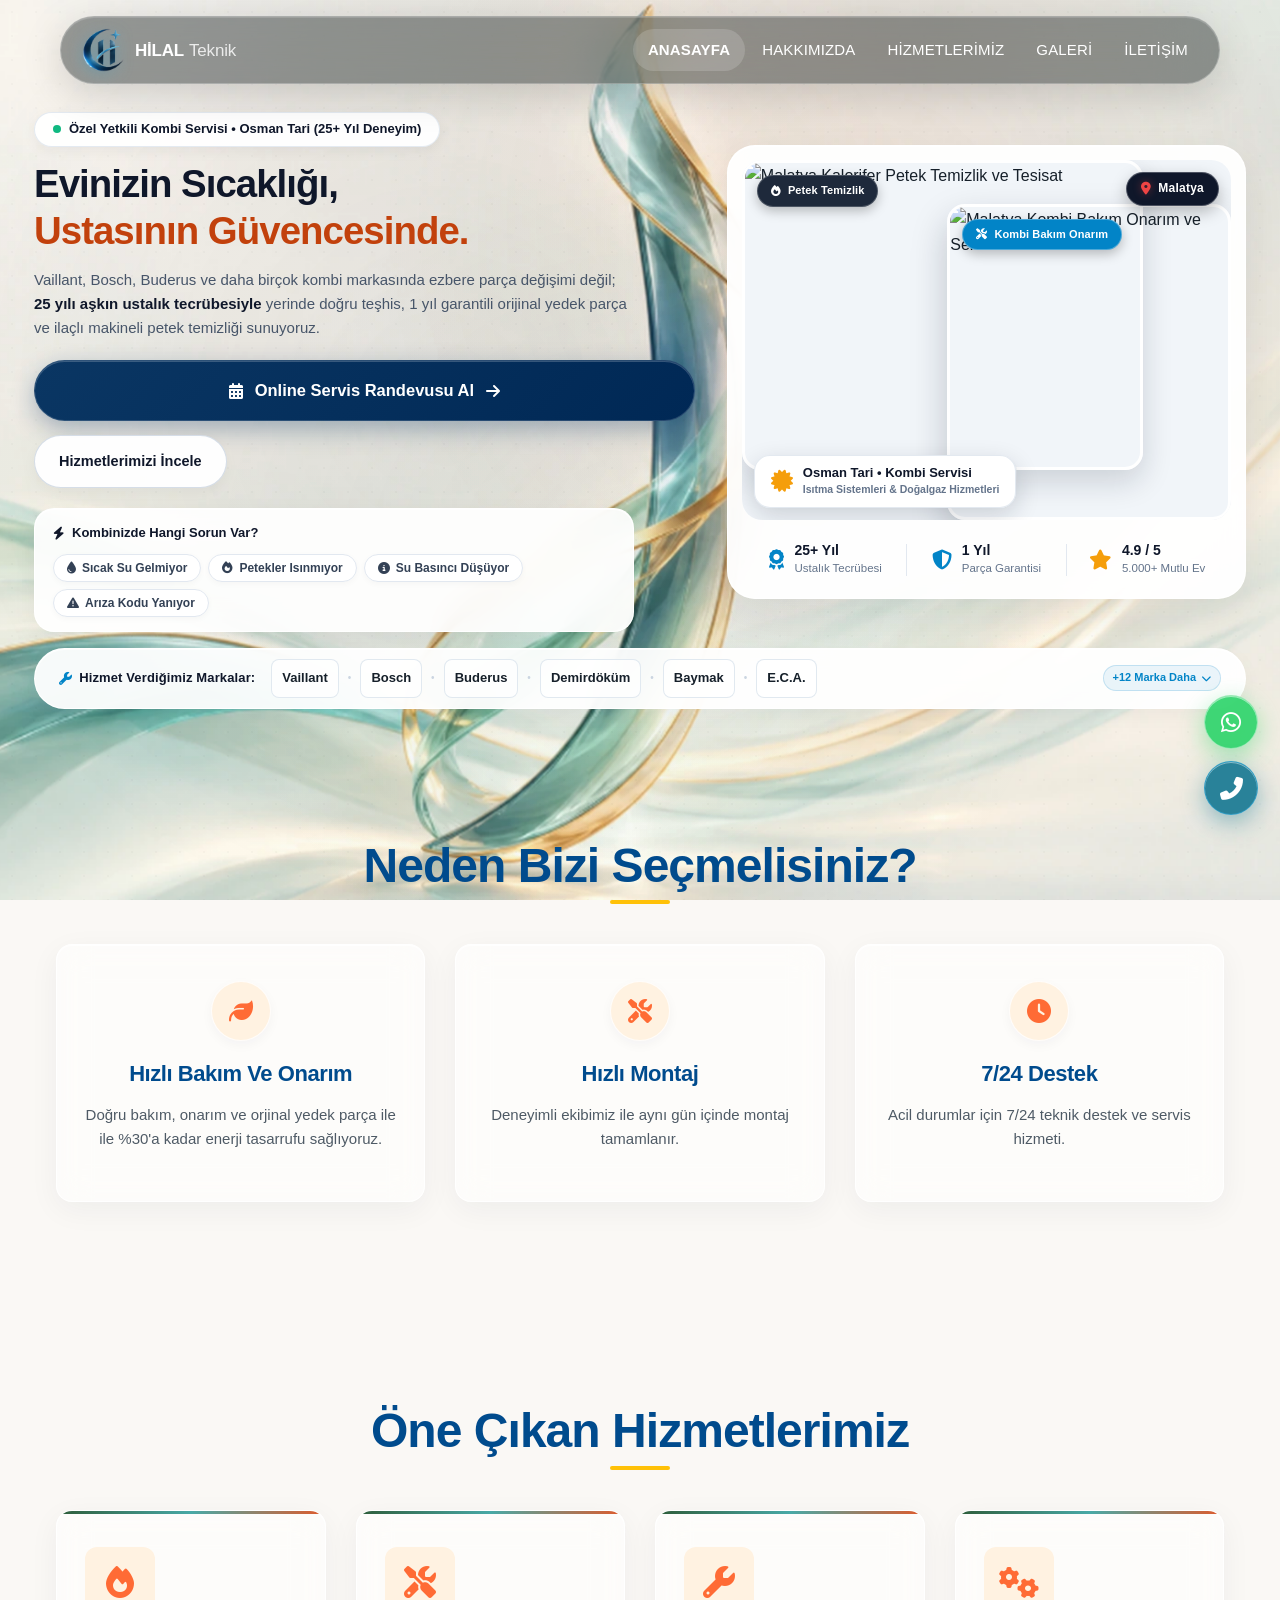
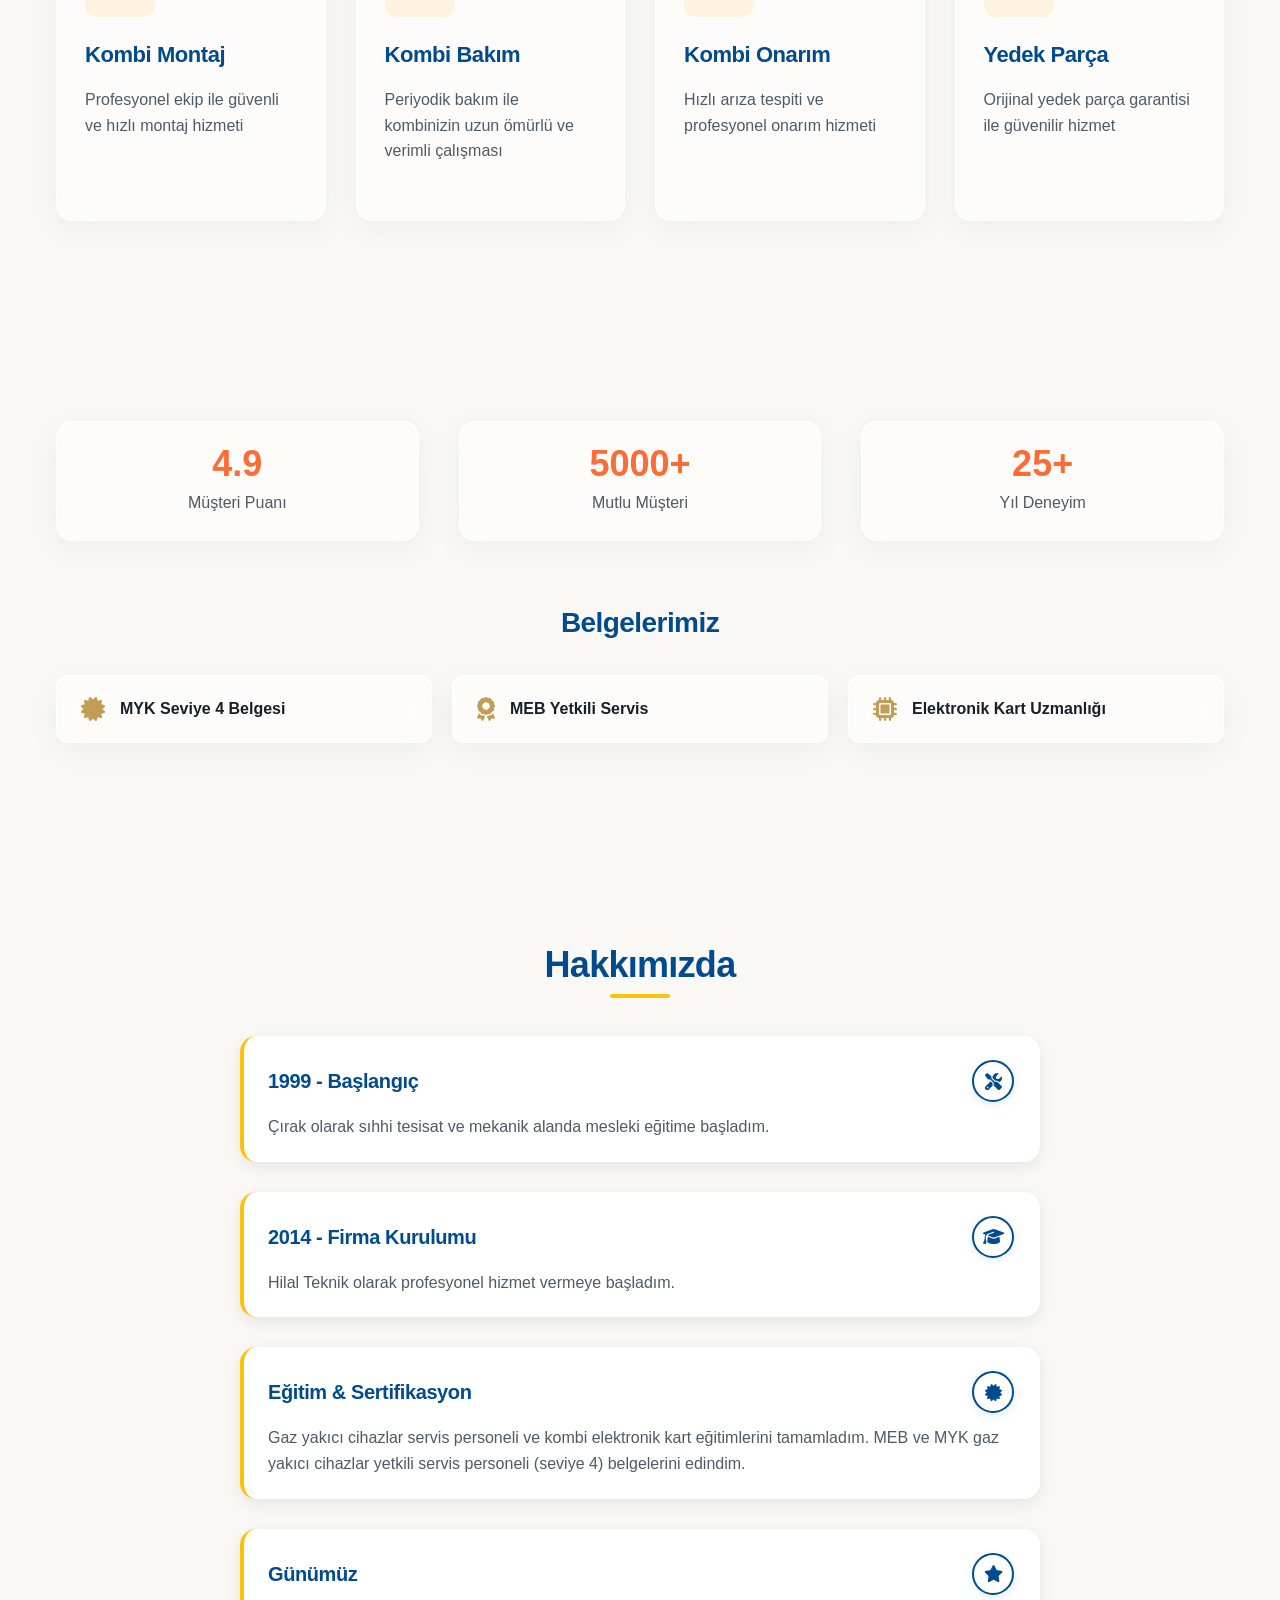
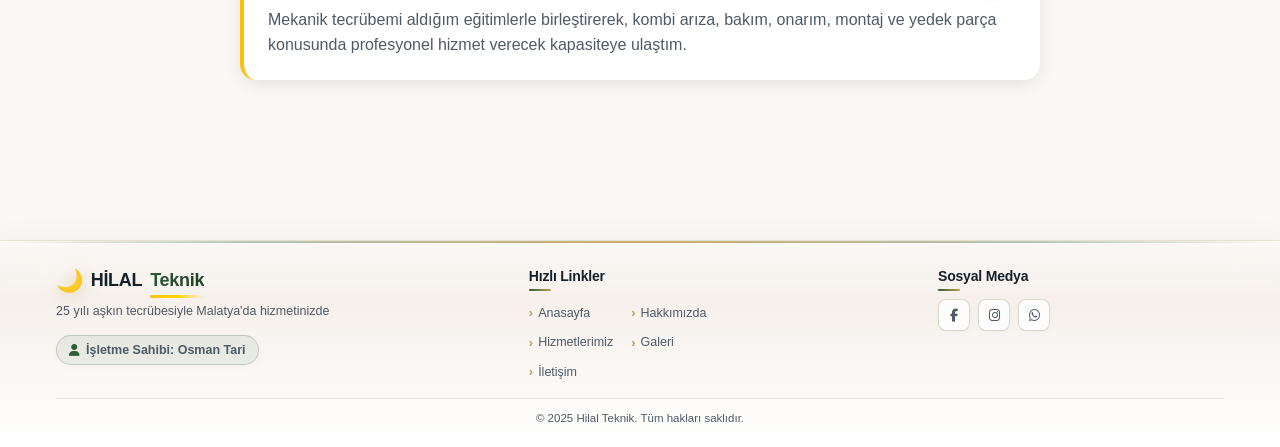
==== commit f41c76c8: "Add files via upload" ====
--- a/index.html
+++ b/index.html
@@ -58,24 +58,8 @@
             }
         })();
     </script>
-    <link rel="stylesheet" href="style.css?v=20261020_ambient">
+    <link rel="stylesheet" href="style.css?v=20261025_modern_hero">
     <link rel="stylesheet" href="https://cdnjs.cloudflare.com/ajax/libs/font-awesome/6.4.0/css/all.min.css">
-    <style id="hilal-nav-hero-overrides">
-        .section--kombi-hero {
-            background-color: transparent !important;
-            background: transparent !important;
-            color: #16202A !important;
-            padding: 40px 0 70px !important;
-            min-height: 75vh !important;
-            position: relative !important;
-            box-shadow: none !important;
-        }
-
-        .hero-background,
-        .hero-overlay {
-            display: none !important;
-        }
-    </style>
     <script type="application/ld+json">
     {
       "@context": "https://schema.org",
@@ -116,8 +100,8 @@
                 <a href="index.html" class="logo" aria-label="Hilal Teknik Anasayfa">
                     <div class="logo-emblem">
                         <picture class="logo-emblem-picture">
-                            <source srcset="hilal-logo-emblem.png" type="image/png">
-                            <img src="hilal-logo-emblem.png" alt="Hilal Teknik Amblem" class="emblem-img"
+                            <source srcset="./RESIMLER/hilal-logo-emblem.webp" type="image/webp">
+                            <img src="./RESIMLER/hilal-logo-emblem.png" alt="Hilal Teknik Amblem" class="emblem-img"
                                 width="44" height="44" decoding="async">
                         </picture>
                     </div>
@@ -137,7 +121,8 @@
                     <ul class="nav-list">
                         <li><a href="index.html" class="nav-link active" data-page="index">ANASAYFA</a></li>
                         <li><a href="hakkimizda.html" class="nav-link" data-page="hakkimizda">HAKKIMIZDA</a></li>
-                        <li><a href="hizmetlerimiz.html" class="nav-link" data-page="hizmetlerimiz">HİZMETLERİMİZ</a></li>
+                        <li><a href="hizmetlerimiz.html" class="nav-link" data-page="hizmetlerimiz">HİZMETLERİMİZ</a>
+                        </li>
                         <li><a href="galeri.html" class="nav-link" data-page="galeri">GALERİ</a></li>
                         <li><a href="iletisim.html" class="nav-link" data-page="iletisim">İLETİŞİM</a></li>
                     </ul>
@@ -161,65 +146,378 @@
 
 
 
-        <!-- ==================== HERO SECTION (DÜZ RENK ARKA PLAN) ==================== -->
-        <section class="hero-section section section--kombi-hero">
-            <div class="container">
-                <div class="hero-grid">
-                    <!-- Sol Sütun - Kombi Markaları -->
-                    <div class="hero-brands hero-brands--left">
-                        <h3 class="brands-title">Hizmet Verdiğimiz Markalar</h3>
-                        <div class="brands-grid">
-                            <div class="brand-item">Vaillant</div>
-                            <div class="brand-item">Bosch</div>
-                            <div class="brand-item">Buderus</div>
-                            <div class="brand-item">Viessmann</div>
-                            <div class="brand-item">Ariston</div>
-                            <div class="brand-item">Baxi</div>
-                            <div class="brand-item">Demirdöküm</div>
-                            <div class="brand-item">Protherm</div>
-                            <div class="brand-item">Ferroli</div>
-
-                        </div>
-                    </div>
-
-                    <!-- Orta Sütun - Ana İçerik -->
-                    <div class="hero-content">
-                        <h1 class="hero-title">Evinizin Sıcaklığı <span class="highlight">Bizden</span></h1>
-                        <div class="hero-badge">
-                            <span class="badge-text">Özel Yetkili Kombi Servisi</span>
-                        </div>
-                        <p class="hero-subtitle">Doğalgaz faturasında %30'a kadar tasarruf için doğru bakım ve
-                            profesyonel hizmet.</p>
-
-                        <div class="hero-cta">
-                            <a href="javascript:void(0)" class="btn btn--primary js-open-quote" id="heroQuoteBtn"
-                                role="button" aria-haspopup="dialog" aria-expanded="false"
-                                data-open-drawer="quote">Hemen Randevu Alın</a>
-                        </div>
-
-                        <div class="trust-badge">
-                            <div class="trust-item">
+        <!-- ==================== YENİLENMİŞ MODERN HERO BÖLÜMÜ (MOBİL & PC UYUMLU) ==================== -->
+        <section class="section--hero-modern" id="heroSection">
+            <!-- ==================== MOBİL GÖRÜNÜM (REFERANS TASARIM 1) ==================== -->
+            <div class="hero-mobile-layout">
+                <div class="hero-container">
+                    <!-- Üst Konum / Kimlik Rozeti -->
+                    <div class="hero-pill-badge" id="heroPillBadge">
+                        <span class="pulse-indicator"></span>
+                        <span class="pill-text">Özel Yetkili Kombi Servisi • Osman Tari (25+ Yıl Deneyim)</span>
+                    </div>
+
+                    <!-- Ana Başlık Kartı -->
+                    <div class="hero-title-card">
+                        <h1 class="hero-main-title">
+                            Evinizin Sıcaklığı,<br>
+                            <span class="hl-terracotta">Ustasının Güvencesinde.</span>
+                        </h1>
+                        <p class="hero-main-desc">
+                            Vaillant, Bosch, Buderus ve daha birçok kombi markasında ezbere parça değişimi değil;
+                            <strong>25 yılı aşkın ustalık tecrübesiyle</strong> yerinde doğru teşhis, 1 yıl
+                            garantili orijinal yedek parça ve ilaçlı makineli petek temizliği sunuyoruz.
+                        </p>
+                    </div>
+
+                    <!-- 3'lü Mini Avantaj / İstatistik Kartları -->
+                    <div class="hero-stats-grid">
+                        <div class="hero-stat-card stat--saving">
+                            <div class="stat-icon-box icon-box--green">
+                                <svg width="18" height="18" viewBox="0 0 24 24" fill="none" stroke="currentColor"
+                                    stroke-width="2.5" stroke-linecap="round" stroke-linejoin="round">
+                                    <polyline points="23 18 13.5 8.5 8.5 13.5 1 6"></polyline>
+                                    <polyline points="17 18 23 18 23 12"></polyline>
+                                </svg>
+                            </div>
+                            <span class="stat-val">%30 Tasarruf</span>
+                            <span class="stat-sub">Doğalgazda</span>
+                        </div>
+
+                        <div class="hero-stat-card stat--warranty">
+                            <div class="stat-icon-box icon-box--orange">
+                                <i class="fas fa-shield-alt"></i>
+                            </div>
+                            <span class="stat-val">1 Yıl Garanti</span>
+                            <span class="stat-sub">Resmi Yazılı</span>
+                        </div>
+
+                        <div class="hero-stat-card stat--parts">
+                            <div class="stat-icon-box icon-box--blue">
+                                <i class="fas fa-microchip"></i>
+                            </div>
+                            <span class="stat-val">Orijinal Parça</span>
+                            <span class="stat-sub">Sıfır Komponent</span>
+                        </div>
+                    </div>
+
+                    <!-- Usta ve Güven Kartı (4.9 / 5.0 ve 25+ Yıl Baş Usta) -->
+                    <div class="hero-expert-trust-card">
+                        <div class="expert-top-bar">
+                            <div class="expert-stars" aria-label="5 üzerinden 4.9 puan">
                                 <i class="fas fa-star"></i>
-                                <span>Malatya'da 4.9/5 müşteri memnuniyeti</span>
-                            </div>
-                        </div>
-                    </div>
-
-                    <!-- Sağ Sütun - Kombi Markaları -->
-                    <div class="hero-brands hero-brands--right">
-                        <h3 class="brands-title">Hizmet Verdiğimiz Markalar</h3>
-                        <div class="brands-grid">
-                            <div class="brand-item">Baymak</div>
-                            <div class="brand-item">E.C.A.</div>
-                            <div class="brand-item">Immergas</div>
-
-                            <div class="brand-item">Beko</div>
-
-                            <div class="brand-item">Daikin</div>
-                            <div class="brand-item">Baykan</div>
-                            <div class="brand-item">Alarko</div>
-                            <div class="brand-item">Warmhaus</div>
-                            <div class="brand-item">Airfel</div>
+                                <i class="fas fa-star"></i>
+                                <i class="fas fa-star"></i>
+                                <i class="fas fa-star"></i>
+                                <i class="fas fa-star"></i>
+                            </div>
+                            <div class="expert-rating-pill">4.9 / 5.0</div>
+                        </div>
+                        <div class="expert-master-info">
+                            <div class="expert-medal-icon">
+                                <i class="fas fa-award"></i>
+                            </div>
+                            <div class="expert-details">
+                                <span class="expert-name-title">25+ Yıl Baş Usta</span>
+                                <span class="expert-cert">Osman Tari • MYK Seviye 4</span>
+                            </div>
+                        </div>
+                    </div>
+
+                    <!-- İki Görselli Vitrin (Petek Temizlik + Kombi Bakım Onarım) -->
+                    <div class="hero-overlapping-gallery">
+                        <!-- Sağ Üst Konum Rozeti: Malatya -->
+                        <div class="pc-location-badge">
+                            <i class="fas fa-map-marker-alt"></i>
+                            <span>Malatya</span>
+                        </div>
+
+                        <!-- Arka Görsel (Petek Temizlik - Solda Net Görünen Radyatör) -->
+                        <div class="gallery-card gallery-card--back">
+                            <img src="RESIMLER/hero_petek_montaj.jpg" alt="Malatya Kalorifer Petek Temizlik ve Tesisat" width="600"
+                                height="450" loading="eager">
+                            <div class="card-label-tag tag-navy">
+                                <i class="fas fa-fire"></i>
+                                <span>Petek Temizlik</span>
+                            </div>
+                        </div>
+
+                        <!-- Ön Görsel (Kombi Bakım Onarım - Markasız Modern Yoğuşmalı Kombi) -->
+                        <div class="gallery-card gallery-card--front">
+                            <img src="RESIMLER/hero_modern_kombi.jpg" alt="Malatya Kombi Bakım Onarım ve Servisi"
+                                width="600" height="450" loading="eager">
+                            <div class="card-label-tag tag-blue">
+                                <i class="fas fa-tools"></i>
+                                <span>Kombi Bakım Onarım</span>
+                            </div>
+                        </div>
+                    </div>
+
+                    <!-- Randevu CTA Butonu -->
+                    <div class="hero-cta-wrapper">
+                        <a href="javascript:void(0)" class="btn hero-primary-cta js-open-quote" id="heroQuoteBtnMob"
+                            role="button" aria-haspopup="dialog" aria-expanded="false" data-open-drawer="quote">
+                            <i class="fas fa-calendar-alt"></i>
+                            <span>Online Servis Randevusu Al</span>
+                            <i class="fas fa-arrow-right"></i>
+                        </a>
+                    </div>
+
+                    <!-- Hizmet Verdiğimiz Markalar Kartı (Genişletilebilir) -->
+                    <div class="hero-brands-showcase js-brands-card" id="mobBrandsCard" role="button" tabindex="0"
+                        aria-expanded="false" title="Tüm markaları görmek için tıklayın">
+                        <div class="brands-header">
+                            <div class="brands-header-left">
+                                <i class="fas fa-wrench"></i>
+                                <span>Hizmet Verdiğimiz Markalar</span>
+                            </div>
+                            <span class="brands-expand-badge" aria-hidden="true">
+                                <span class="expand-text">+12 Marka</span>
+                                <i class="fas fa-chevron-down expand-chevron"></i>
+                            </span>
+                        </div>
+                        <div class="brands-pills-wrap">
+                            <!-- En Bilindik Markalar (Varsayılan Görünür) -->
+                            <span class="brand-chip brand-chip--featured">Vaillant</span>
+                            <span class="brand-chip brand-chip--featured">Bosch</span>
+                            <span class="brand-chip brand-chip--featured">Buderus</span>
+                            <span class="brand-chip brand-chip--featured">Demirdöküm</span>
+                            <span class="brand-chip brand-chip--featured">Baymak</span>
+                            <span class="brand-chip brand-chip--featured">E.C.A.</span>
+                            <!-- Tıklanınca Genişleyip Görünen Diğer Markalar -->
+                            <span class="brand-chip brand-chip--extra">Viessmann</span>
+                            <span class="brand-chip brand-chip--extra">Ariston</span>
+                            <span class="brand-chip brand-chip--extra">Daikin</span>
+                            <span class="brand-chip brand-chip--extra">Protherm</span>
+                            <span class="brand-chip brand-chip--extra">Warmhaus</span>
+                            <span class="brand-chip brand-chip--extra">Alarko</span>
+                            <span class="brand-chip brand-chip--extra">Baxi</span>
+                            <span class="brand-chip brand-chip--extra">Ferroli</span>
+                            <span class="brand-chip brand-chip--extra">Immergas</span>
+                            <span class="brand-chip brand-chip--extra">Beko</span>
+                            <span class="brand-chip brand-chip--extra">Baykan</span>
+                            <span class="brand-chip brand-chip--extra">Airfel</span>
+                        </div>
+                        <div class="brands-card-hint">
+                            <small><i class="fas fa-shield-alt"></i> Tüm modellerde 1 yıl garantili orijinal
+                                parça</small>
+                        </div>
+                    </div>
+                </div>
+            </div>
+
+            <!-- ==================== PC / DESKTOP GÖRÜNÜMÜ (İKİ GÖRSELLİ REFERANS 2) ==================== -->
+            <div class="hero-desktop-layout">
+                <div class="hero-desktop-container">
+                    <div class="hero-pc-grid">
+                        <!-- Sol Kolon: Başlık, Açıklama, Butonlar ve Sorun Seçim Kartı -->
+                        <div class="hero-pc-left">
+                            <!-- Üst Konum Rozeti -->
+                            <div class="hero-pc-pill">
+                                <span class="pulse-indicator"></span>
+                                <span>Özel Yetkili Kombi Servisi • Osman Tari (25+ Yıl Deneyim)</span>
+                            </div>
+
+                            <!-- Ana Başlık -->
+                            <h1 class="hero-pc-title">
+                                Evinizin Sıcaklığı,<br>
+                                <span class="hl-terracotta">Ustasının Güvencesinde.</span>
+                            </h1>
+
+                            <!-- Alt Açıklama -->
+                            <p class="hero-pc-desc">
+                                Vaillant, Bosch, Buderus ve daha birçok kombi markasında ezbere parça değişimi değil;
+                                <strong>25 yılı aşkın ustalık tecrübesiyle</strong> yerinde doğru teşhis, 1 yıl
+                                garantili orijinal yedek parça ve ilaçlı makineli petek temizliği sunuyoruz.
+                            </p>
+
+                            <!-- Buton Grubu -->
+                            <div class="hero-pc-btn-group">
+                                <a href="javascript:void(0)" class="btn hero-primary-cta js-open-quote"
+                                    id="heroQuoteBtnPC" role="button" aria-haspopup="dialog" aria-expanded="false"
+                                    data-open-drawer="quote">
+                                    <i class="fas fa-calendar-alt"></i>
+                                    <span>Online Servis Randevusu Al</span>
+                                    <i class="fas fa-arrow-right"></i>
+                                </a>
+                                <a href="hizmetlerimiz.html" class="btn hero-pc-secondary-btn">
+                                    <span>Hizmetlerimizi İncele</span>
+                                </a>
+                            </div>
+
+                            <!-- Kombinizde Hangi Sorun Var? Kartı -->
+                            <div class="hero-pc-trouble-card">
+                                <div class="trouble-header">
+                                    <i class="fas fa-bolt text-warning"></i>
+                                    <span>Kombinizde Hangi Sorun Var?</span>
+                                </div>
+                                <div class="trouble-chips-wrap">
+                                    <button type="button" class="trouble-chip js-trouble-click js-open-quote"
+                                        data-issue="Sıcak Su Gelmiyor">
+                                        <i class="fas fa-tint text-primary"></i> Sıcak Su Gelmiyor
+                                    </button>
+                                    <button type="button" class="trouble-chip js-trouble-click js-open-quote"
+                                        data-issue="Petekler Isınmıyor">
+                                        <i class="fas fa-fire text-danger"></i> Petekler Isınmıyor
+                                    </button>
+                                    <button type="button" class="trouble-chip js-trouble-click js-open-quote"
+                                        data-issue="Su Basıncı Düşüyor">
+                                        <i class="fas fa-info-circle text-info"></i> Su Basıncı Düşüyor
+                                    </button>
+                                    <button type="button" class="trouble-chip js-trouble-click js-open-quote"
+                                        data-issue="Arıza Kodu Yanıyor">
+                                        <i class="fas fa-exclamation-triangle text-warning"></i> Arıza Kodu Yanıyor
+                                    </button>
+                                </div>
+                            </div>
+                        </div>
+
+                        <!-- Sağ Kolon: İki Görselli Usta ve Güven Kartı -->
+                        <div class="hero-pc-right">
+                            <div class="hero-pc-card">
+                                <!-- İki Görsel Vitrini (Petek Temizlik + Kombi Bakım Onarım) -->
+                                <div class="pc-visuals-duo">
+                                    <!-- Sağ Üst Konum Rozeti: Malatya -->
+                                    <div class="pc-location-badge">
+                                        <i class="fas fa-map-marker-alt"></i>
+                                        <span>Malatya</span>
+                                    </div>
+
+                                    <!-- 1. Görsel (Petek Temizlik - Solda Net Görünen Radyatör) -->
+                                    <div class="pc-img-box pc-img-box--main">
+                                        <img src="RESIMLER/hero_petek_montaj.jpg"
+                                            alt="Malatya Kalorifer Petek Temizlik ve Tesisat" width="580" height="380"
+                                            loading="eager" fetchpriority="high" decoding="async">
+                                        <div class="pc-img-tag tag-navy">
+                                            <i class="fas fa-fire"></i>
+                                            <span>Petek Temizlik</span>
+                                        </div>
+                                    </div>
+
+                                    <!-- 2. Görsel (Kombi Bakım Onarım - Markasız Modern Yoğuşmalı Kombi) -->
+                                    <div class="pc-img-box pc-img-box--overlap">
+                                        <img src="RESIMLER/hero_modern_kombi.jpg"
+                                            alt="Malatya Kombi Bakım Onarım ve Servisi" width="460" height="320"
+                                            loading="eager" fetchpriority="high" decoding="async">
+                                        <div class="pc-img-tag tag-blue">
+                                            <i class="fas fa-tools"></i>
+                                            <span>Kombi Bakım Onarım</span>
+                                        </div>
+                                    </div>
+
+                                    <!-- Osman Tari • Kombi Servisi Rozeti -->
+                                    <div class="pc-master-badge">
+                                        <div class="pc-master-icon">
+                                            <i class="fas fa-certificate text-warning"></i>
+                                        </div>
+                                        <div class="pc-master-text">
+                                            <strong>Osman Tari • Kombi Servisi</strong>
+                                            <small>Isıtma Sistemleri &amp; Doğalgaz Hizmetleri</small>
+                                        </div>
+                                    </div>
+                                </div>
+
+                                <!-- Alt 3'lü İstatistik Barı -->
+                                <div class="pc-card-stats-row">
+                                    <div class="pc-card-stat">
+                                        <div class="pc-stat-icon"><i class="fas fa-award"></i></div>
+                                        <div class="pc-stat-text">
+                                            <strong>25+ Yıl</strong>
+                                            <span>Ustalık Tecrübesi</span>
+                                        </div>
+                                    </div>
+                                    <div class="pc-stat-divider"></div>
+                                    <div class="pc-card-stat">
+                                        <div class="pc-stat-icon"><i class="fas fa-shield-alt"></i></div>
+                                        <div class="pc-stat-text">
+                                            <strong>1 Yıl</strong>
+                                            <span>Parça Garantisi</span>
+                                        </div>
+                                    </div>
+                                    <div class="pc-stat-divider"></div>
+                                    <div class="pc-card-stat">
+                                        <div class="pc-stat-icon text-warning"><i class="fas fa-star"></i></div>
+                                        <div class="pc-stat-text">
+                                            <strong>4.9 / 5</strong>
+                                            <span>5.000+ Mutlu Ev</span>
+                                        </div>
+                                    </div>
+                                </div>
+                            </div>
+                        </div>
+                    </div>
+
+                    <!-- Alt Boydan Boya Markalar Kartı (Genişletilebilir) -->
+                    <div class="hero-pc-brands-bar js-brands-card" id="pcBrandsCard" role="button" tabindex="0"
+                        aria-expanded="false" title="Tüm markaları görmek için tıklayın">
+                        <div class="brands-bar-inner">
+                            <!-- Dar (Varsayılan) Bar Düzeni: Sol Başlık | Orta Markalar | Sağ Buton -->
+                            <div class="brands-bar-collapsed-row">
+                                <div class="brands-bar-title">
+                                    <i class="fas fa-wrench"></i>
+                                    <span>Hizmet Verdiğimiz Markalar:</span>
+                                </div>
+
+                                <div class="brands-bar-list brands-bar-list--featured">
+                                    <span class="brand-item">Vaillant</span>
+                                    <span class="dot-sep">•</span>
+                                    <span class="brand-item">Bosch</span>
+                                    <span class="dot-sep">•</span>
+                                    <span class="brand-item">Buderus</span>
+                                    <span class="dot-sep">•</span>
+                                    <span class="brand-item">Demirdöküm</span>
+                                    <span class="dot-sep">•</span>
+                                    <span class="brand-item">Baymak</span>
+                                    <span class="dot-sep">•</span>
+                                    <span class="brand-item">E.C.A.</span>
+                                </div>
+
+                                <div class="brands-expand-badge" aria-hidden="true">
+                                    <span class="expand-text">+12 Marka Daha</span>
+                                    <i class="fas fa-chevron-down expand-chevron"></i>
+                                </div>
+                            </div>
+
+                            <!-- Genişleyen Panel: Tıklanınca Açılır -->
+                            <div class="brands-bar-expanded-panel">
+                                <div class="brands-expanded-header">
+                                    <div class="brands-bar-title">
+                                        <i class="fas fa-wrench"></i>
+                                        <span>Hizmet Verdiğimiz Markalar</span>
+                                    </div>
+                                    <div class="brands-expand-badge brands-expand-badge--active" aria-hidden="true">
+                                        <span class="expand-text">Daha Az Göster</span>
+                                        <i class="fas fa-chevron-up expand-chevron"></i>
+                                    </div>
+                                </div>
+
+                                <div class="brands-pc-grid">
+                                    <span class="brand-badge-pill"><i class="fas fa-check-circle"></i> Vaillant</span>
+                                    <span class="brand-badge-pill"><i class="fas fa-check-circle"></i> Bosch</span>
+                                    <span class="brand-badge-pill"><i class="fas fa-check-circle"></i> Buderus</span>
+                                    <span class="brand-badge-pill"><i class="fas fa-check-circle"></i> Demirdöküm</span>
+                                    <span class="brand-badge-pill"><i class="fas fa-check-circle"></i> Baymak</span>
+                                    <span class="brand-badge-pill"><i class="fas fa-check-circle"></i> E.C.A.</span>
+                                    <span class="brand-badge-pill"><i class="fas fa-check-circle"></i> Viessmann</span>
+                                    <span class="brand-badge-pill"><i class="fas fa-check-circle"></i> Ariston</span>
+                                    <span class="brand-badge-pill"><i class="fas fa-check-circle"></i> Protherm</span>
+                                    <span class="brand-badge-pill"><i class="fas fa-check-circle"></i> Daikin</span>
+                                    <span class="brand-badge-pill"><i class="fas fa-check-circle"></i> Warmhaus</span>
+                                    <span class="brand-badge-pill"><i class="fas fa-check-circle"></i> Alarko</span>
+                                    <span class="brand-badge-pill"><i class="fas fa-check-circle"></i> Baxi</span>
+                                    <span class="brand-badge-pill"><i class="fas fa-check-circle"></i> Ferroli</span>
+                                    <span class="brand-badge-pill"><i class="fas fa-check-circle"></i> Immergas</span>
+                                    <span class="brand-badge-pill"><i class="fas fa-check-circle"></i> Beko</span>
+                                    <span class="brand-badge-pill"><i class="fas fa-check-circle"></i> Baykan</span>
+                                    <span class="brand-badge-pill"><i class="fas fa-check-circle"></i> Airfel</span>
+                                </div>
+
+                                <div class="brands-expanded-notice">
+                                    <i class="fas fa-shield-alt text-primary"></i>
+                                    <span>Tüm marka ve modellerde orijinal test cihazları, 1 yıl garantili parça ve aynı
+                                        gün yerinde servis güvencesi.</span>
+                                </div>
+                            </div>
                         </div>
                     </div>
                 </div>
@@ -343,31 +641,37 @@
                 <div class="about-story">
                     <div class="story-timeline">
                         <div class="timeline-item">
-                            <div class="timeline-icon">
-                                <i class="fas fa-tools"></i>
-                            </div>
                             <div class="timeline-content">
-                                <h4>1999 - Başlangıç</h4>
+                                <div class="timeline-card-header">
+                                    <h4>1999 - Başlangıç</h4>
+                                    <div class="timeline-icon" aria-hidden="true">
+                                        <i class="fas fa-tools"></i>
+                                    </div>
+                                </div>
                                 <p>Çırak olarak sıhhi tesisat ve mekanik alanda mesleki eğitime başladım.</p>
                             </div>
                         </div>
 
                         <div class="timeline-item">
-                            <div class="timeline-icon">
-                                <i class="fas fa-graduation-cap"></i>
-                            </div>
                             <div class="timeline-content">
-                                <h4>2014 - Firma Kurulumu</h4>
+                                <div class="timeline-card-header">
+                                    <h4>2014 - Firma Kurulumu</h4>
+                                    <div class="timeline-icon" aria-hidden="true">
+                                        <i class="fas fa-graduation-cap"></i>
+                                    </div>
+                                </div>
                                 <p>Hilal Teknik olarak profesyonel hizmet vermeye başladım.</p>
                             </div>
                         </div>
 
                         <div class="timeline-item">
-                            <div class="timeline-icon">
-                                <i class="fas fa-certificate"></i>
-                            </div>
                             <div class="timeline-content">
-                                <h4>Eğitim & Sertifikasyon</h4>
+                                <div class="timeline-card-header">
+                                    <h4>Eğitim & Sertifikasyon</h4>
+                                    <div class="timeline-icon" aria-hidden="true">
+                                        <i class="fas fa-certificate"></i>
+                                    </div>
+                                </div>
                                 <p>Gaz yakıcı cihazlar servis personeli ve kombi elektronik kart eğitimlerini
                                     tamamladım. MEB ve MYK gaz yakıcı cihazlar yetkili servis personeli (seviye 4)
                                     belgelerini edindim.</p>
@@ -375,11 +679,13 @@
                         </div>
 
                         <div class="timeline-item">
-                            <div class="timeline-icon">
-                                <i class="fas fa-star"></i>
-                            </div>
                             <div class="timeline-content">
-                                <h4>Günümüz</h4>
+                                <div class="timeline-card-header">
+                                    <h4>Günümüz</h4>
+                                    <div class="timeline-icon" aria-hidden="true">
+                                        <i class="fas fa-star"></i>
+                                    </div>
+                                </div>
                                 <p>Mekanik tecrübemi aldığım eğitimlerle birleştirerek, kombi arıza, bakım, onarım,
                                     montaj ve yedek parça konusunda profesyonel hizmet verecek kapasiteye ulaştım.</p>
                             </div>
@@ -420,8 +726,8 @@
                         <a href="https://www.instagram.com/hilal_teknik_malatya" target="_blank"
                             rel="noopener noreferrer" aria-label="Instagram Sayfamız"><i
                                 class="fab fa-instagram"></i></a>
-                        <a href="https://wa.me/905376074817" target="_blank"
-                            rel="noopener noreferrer" aria-label="WhatsApp Canlı Destek"><i class="fab fa-whatsapp"></i></a>
+                        <a href="https://wa.me/905376074817" target="_blank" rel="noopener noreferrer"
+                            aria-label="WhatsApp Canlı Destek"><i class="fab fa-whatsapp"></i></a>
                     </div>
                 </div>
             </div>
@@ -502,12 +808,16 @@
             const drawer = document.getElementById('quoteDrawer');
             const drawerClose = document.getElementById('drawerClose');
             const heroQuoteBtn = document.getElementById('heroQuoteBtn');
+            const heroQuoteBtnMob = document.getElementById('heroQuoteBtnMob');
+            const heroQuoteBtnPC = document.getElementById('heroQuoteBtnPC');
 
             function openDrawer() {
                 if (!drawer) return;
                 drawer.classList.add('open');
                 drawer.setAttribute('aria-hidden', 'false');
                 heroQuoteBtn?.setAttribute('aria-expanded', 'true');
+                heroQuoteBtnMob?.setAttribute('aria-expanded', 'true');
+                heroQuoteBtnPC?.setAttribute('aria-expanded', 'true');
                 document.body.style.overflow = 'hidden';
             }
 
@@ -516,6 +826,8 @@
                 drawer.classList.remove('open');
                 drawer.setAttribute('aria-hidden', 'true');
                 heroQuoteBtn?.setAttribute('aria-expanded', 'false');
+                heroQuoteBtnMob?.setAttribute('aria-expanded', 'false');
+                heroQuoteBtnPC?.setAttribute('aria-expanded', 'false');
                 document.body.style.overflow = '';
             }
 
@@ -545,6 +857,35 @@
                 if (e.key === 'Escape' && drawer?.classList.contains('open')) {
                     closeDrawer();
                 }
+            });
+
+            // ==================== HİZMET VERDİĞİMİZ MARKALAR KART GENİŞLEME / DARALMA ====================
+            const brandsCards = document.querySelectorAll('.js-brands-card');
+            brandsCards.forEach(card => {
+                function toggleBrandCard(e) {
+                    // Eğer tıklanan eleman bir link ise varsayılan davranışı bozma
+                    if (e.target.closest('a')) return;
+
+                    const isExpanded = card.classList.toggle('is-expanded');
+                    card.setAttribute('aria-expanded', isExpanded ? 'true' : 'false');
+
+                    const badgeText = card.querySelector('.expand-text');
+                    if (badgeText) {
+                        if (card.id === 'mobBrandsCard') {
+                            badgeText.textContent = isExpanded ? 'Daha Az' : '+12 Marka';
+                        } else {
+                            badgeText.textContent = isExpanded ? 'Daha Az Göster' : '+12 Marka Daha';
+                        }
+                    }
+                }
+
+                card.addEventListener('click', toggleBrandCard);
+                card.addEventListener('keydown', function (e) {
+                    if (e.key === 'Enter' || e.key === ' ') {
+                        e.preventDefault();
+                        toggleBrandCard(e);
+                    }
+                });
             });
         });
     </script>
@@ -569,8 +910,8 @@
     </button>
 
     <!-- ==================== MERKEZİ YAPILANDIRMA VE DİNAMİK SENKRONİZASYON ==================== -->
-    <script src="site-config.js"></script>
-    <script src="analytics.js"></script>
+    <script src="site-config.js" defer></script>
+    <script src="analytics.js" defer></script>
 </body>
 
 </html>
--- a/style.css
+++ b/style.css
@@ -503,11 +503,6 @@
     gap: 8px;
 }
 
-.site-header .brand-subtitle,
-.site-header .brand-subtitle-badge {
-    display: none;
-}
-
 .brand-title {
     font-size: 17px;
     font-weight: 700;
@@ -535,20 +530,6 @@
 html[data-theme="light"] .brand-title strong,
 html[data-theme="light"] .brand-title span {
     color: var(--olive-primary);
-}
-
-.brand-subtitle,
-.brand-subtitle-badge {
-    font-size: 11px;
-    font-weight: 600;
-    letter-spacing: 0.4px;
-    color: #636D78;
-    background: #EFE9DE;
-    padding: 3px 8px;
-    border-radius: 4px;
-    border: 1px solid #E2D9C8;
-    line-height: 1.2;
-    display: inline-block;
 }
 
 /* Masaüstü Navigasyon */
@@ -894,10 +875,6 @@
     .logo-emblem {
         width: 34px !important;
         height: 34px !important;
-    }
-
-    .emblem-text {
-        font-size: 11.5px !important;
     }
 
     .brand-title {
@@ -1148,9 +1125,6 @@
     }
 
     /* YÖNETİCİ GİRİŞİ: Mobilde yazı gizlenir, amblem ile aynı hizada en sağda kilit sembolü olarak yer alır */
-    .admin-link-text {
-        display: none !important;
-    }
 
     .desktop-nav .nav-list li.nav-item--admin {
         position: absolute !important;
@@ -1387,26 +1361,6 @@
     z-index: 8;
 }
 
-
-
-
-
-
-
-
-
-
-
-
-
-
-
-
-
-
-
-
-
 /* Enhanced Footer with Hilal */
 .footer-logo h2 {
     color: var(--text-main, #16202A);
@@ -1484,12 +1438,6 @@
         height: 60px;
     }
 
-    .emblem-text {
-        font-size: 20px;
-        letter-spacing: 1px;
-    }
-
-
     .logo h1::before {
         font-size: 24px;
     }
@@ -1629,11 +1577,11 @@
 .about h2 {
     font-size: 36px;
     text-align: center;
-    margin-bottom: 60px;
+    margin: 0 auto 50px auto !important;
     position: relative;
-    display: inline-block;
-    left: 50%;
-    transform: translateX(-50%);
+    display: table !important;
+    left: auto !important;
+    transform: none !important;
 }
 
 .about h2::after {
@@ -1671,63 +1619,6 @@
     justify-content: center;
 }
 
-.experience-badge {
-    text-align: center;
-    color: white;
-}
-
-.experience-badge .years {
-    display: block;
-    font-size: 48px;
-    font-weight: 700;
-    line-height: 1;
-}
-
-.experience-badge .label {
-    font-size: 16px;
-    font-weight: 500;
-    opacity: 0.9;
-}
-
-.about-intro h3 {
-    font-size: 32px;
-    color: var(--heading);
-    margin-bottom: 15px;
-    font-weight: 700;
-}
-
-.about-intro .tagline {
-    font-size: 18px;
-    color: var(--text-secondary);
-    margin-bottom: 25px;
-    font-weight: 500;
-}
-
-.about-intro .owner-info {
-    font-size: 14px;
-    color: var(--accent);
-    font-weight: 600;
-    margin: 8px 0 15px;
-    padding: 6px 12px;
-    background: rgba(255, 193, 7, 0.1);
-    border-radius: 20px;
-    display: inline-block;
-    border: 1px solid rgba(255, 193, 7, 0.3);
-    position: relative;
-}
-
-.about-intro .owner-info::before {
-    content: '👨‍🔧';
-    margin-right: 6px;
-    font-size: 16px;
-}
-
-.certification-badges {
-    display: flex;
-    gap: 15px;
-    flex-wrap: wrap;
-}
-
 .badge {
     padding: 8px 16px;
     border-radius: 20px;
@@ -1759,180 +1650,74 @@
     margin: 0 auto;
 }
 
-.story-timeline::before {
-    content: '';
-    position: absolute;
-    left: 30px;
-    top: 0;
-    bottom: 0;
-    width: 3px;
-    background: linear-gradient(to bottom, var(--primary), var(--secondary));
-    border-radius: 2px;
-}
-
 .timeline-item {
     display: flex;
     align-items: flex-start;
-    margin-bottom: 40px;
+    margin-bottom: 30px;
     position: relative;
-}
-
-.timeline-icon {
-    width: 60px;
-    height: 60px;
-    background: var(--surface);
-    border: 4px solid var(--primary);
-    border-radius: 50%;
-    display: flex;
-    align-items: center;
-    justify-content: center;
-    margin-right: 30px;
-    z-index: 2;
-    box-shadow: var(--shadow-sm);
-}
-
-.timeline-icon i {
-    font-size: 24px;
-    color: var(--primary);
 }
 
 .timeline-content {
     flex: 1;
-    background: var(--surface);
-    padding: 25px;
-    border-radius: var(--radius);
-    box-shadow: var(--shadow-sm);
-    border-left: 4px solid var(--accent);
-}
-
-.timeline-content h4 {
+    background: var(--surface, #ffffff);
+    padding: 24px 26px 22px 24px;
+    border-radius: var(--radius, 16px);
+    box-shadow: var(--shadow-sm, 0 4px 16px rgba(15, 23, 42, 0.06));
+    border-left: 4px solid var(--accent, #f59e0b);
+    position: relative;
+}
+
+.timeline-card-header {
+    display: flex;
+    justify-content: space-between;
+    align-items: center;
+    gap: 16px;
+    margin-bottom: 12px;
+    width: 100%;
+}
+
+.timeline-card-header h3,
+.timeline-card-header h4 {
+    margin: 0;
+    padding: 0;
     font-size: 20px;
-    color: var(--heading);
-    margin-bottom: 10px;
     font-weight: 600;
+    color: var(--heading, #0f172a);
+    flex: 1;
+    line-height: 1.3;
 }
 
 .timeline-content p {
-    color: var(--text-secondary);
+    color: var(--text-secondary, #475569);
     line-height: 1.6;
-}
-
-/* Mission Section */
-.about-mission {
-    margin-bottom: 60px;
-}
-
-.mission-card {
-    background: var(--surface);
-    padding: 40px;
-    border-radius: var(--radius);
-    box-shadow: var(--shadow-md);
-    text-align: center;
-    border: 2px solid var(--accent);
-    position: relative;
-    overflow: hidden;
-}
-
-.mission-card::before {
-    content: '';
-    position: absolute;
-    top: 0;
-    left: 0;
-    right: 0;
-    height: 4px;
-    background: linear-gradient(90deg, var(--primary), var(--secondary), var(--accent));
-}
-
-.mission-icon {
-    width: 80px;
-    height: 80px;
-    background: var(--comfort);
+    margin: 0;
+    padding: 0;
+}
+
+.timeline-icon {
+    width: 42px;
+    height: 42px;
+    min-width: 42px;
+    background: #ffffff;
+    border: 2px solid var(--primary, #0284c7);
     border-radius: 50%;
-    display: flex;
+    display: inline-flex;
     align-items: center;
     justify-content: center;
-    margin: 0 auto 25px;
-}
-
-.mission-icon i {
-    font-size: 36px;
-    color: var(--secondary);
-}
-
-.mission-content h3 {
-    font-size: 28px;
-    color: var(--heading);
-    margin-bottom: 20px;
-    font-weight: 600;
-}
-
-.mission-content p {
-    font-size: 18px;
-    color: var(--text-secondary);
-    line-height: 1.7;
-    max-width: 700px;
-    margin: 0 auto;
-}
-
-/* Expertise Section */
-.about-expertise {
-    text-align: center;
-}
-
-.expertise-title {
-    font-size: 28px;
-    color: var(--heading);
-    margin-bottom: 40px;
-    font-weight: 600;
-}
-
-.expertise-grid {
-    display: grid;
-    grid-template-columns: repeat(auto-fit, minmax(250px, 1fr));
-    gap: 30px;
-}
-
-.expertise-item {
-    background: var(--surface);
-    padding: 30px 25px;
-    border-radius: var(--radius);
-    box-shadow: var(--shadow-sm);
-    transition: all 0.3s ease;
-    border: 1px solid var(--border);
-}
-
-.expertise-item:hover {
-    transform: translateY(-8px);
-    box-shadow: var(--shadow-lg);
-    border-color: var(--secondary);
-}
-
-.expertise-icon {
-    width: 70px;
-    height: 70px;
-    background: var(--comfort);
-    border-radius: var(--radius-sm);
-    display: flex;
-    align-items: center;
-    justify-content: center;
-    margin: 0 auto 20px;
-}
-
-.expertise-icon i {
-    font-size: 32px;
-    color: var(--secondary);
-}
-
-.expertise-item h4 {
-    font-size: 20px;
-    color: var(--heading);
-    margin-bottom: 15px;
-    font-weight: 600;
-}
-
-.expertise-item p {
-    color: var(--text-secondary);
-    line-height: 1.5;
+    box-shadow: 0 2px 8px rgba(2, 132, 199, 0.15);
+    margin: 0;
+    flex-shrink: 0;
+    transition: transform 0.2s ease, box-shadow 0.2s ease;
+}
+
+.timeline-icon i {
+    font-size: 17px;
+    color: var(--primary, #0284c7);
+}
+
+.timeline-item:hover .timeline-icon {
+    transform: scale(1.08);
+    box-shadow: 0 4px 14px rgba(2, 132, 199, 0.25);
 }
 
 /* Responsive Design */
@@ -1947,22 +1732,24 @@
         height: 150px;
     }
 
-    .experience-badge .years {
-        font-size: 36px;
-    }
-
-    .certification-badges {
-        justify-content: center;
-    }
-
     .story-timeline::before {
         left: 20px;
     }
 
-    .timeline-icon {
-        width: 50px;
-        height: 50px;
-        margin-right: 20px;
+    .story-timeline .timeline-card-header {
+        gap: 12px;
+        margin-bottom: 10px;
+    }
+    .story-timeline .timeline-card-header h4 {
+        font-size: 18px;
+    }
+    .story-timeline .timeline-icon {
+        width: 36px;
+        height: 36px;
+        min-width: 36px;
+    }
+    .story-timeline .timeline-icon i {
+        font-size: 15px;
     }
 
     .timeline-icon i {
@@ -1977,10 +1764,6 @@
 @media (max-width: 576px) {
     .about-hero {
         padding: 25px;
-    }
-
-    .about-intro h3 {
-        font-size: 28px;
     }
 
     .timeline-content {
@@ -2507,23 +2290,27 @@
 
 /* ==================== BAŞLIKLAR & BÖLÜM BAŞLIKLARI (TAM ORTALANMIŞ) ==================== */
 .section-header {
-    text-align: center;
+    text-align: center !important;
     max-width: 840px;
-    margin: 0 auto 35px;
+    margin: 0 auto 35px auto !important;
     position: relative;
     width: 100%;
+    display: flex;
+    flex-direction: column;
+    align-items: center;
+    justify-content: center;
 }
 
 .section-title {
     font-size: clamp(26px, 3.6vw, 38px);
-    margin: 0 auto 24px;
+    margin: 0 auto 24px auto !important;
     position: relative;
-    display: inline-block;
+    display: table !important; /* display: table ve margin: 0 auto ile her koşulda tam ortalanır */
     color: var(--heading);
     font-weight: 700;
-    text-align: center;
-    left: auto;
-    transform: none;
+    text-align: center !important;
+    left: auto !important;
+    transform: none !important;
     line-height: 1.3;
 }
 
@@ -2534,8 +2321,8 @@
     height: 4px;
     background: var(--accent);
     bottom: -10px;
-    left: 50%;
-    transform: translateX(-50%);
+    left: 50% !important;
+    transform: translateX(-50%) !important;
     border-radius: 2px;
 }
 
@@ -2543,9 +2330,11 @@
     font-size: clamp(14.5px, 1.5vw, 17px);
     color: var(--text-secondary);
     max-width: 720px;
-    margin: 0 auto;
+    margin: 0 auto !important;
     line-height: 1.65;
-    text-align: center;
+    text-align: center !important;
+    display: block !important;
+    width: 100%;
 }
 
 /* Hero Section */
@@ -2560,10 +2349,6 @@
     /* Sticky call bar'ın arkasında kalacak */
 }
 
-
-
-
-
 .hero-title {
     font-size: 48px;
     font-weight: 700;
@@ -2575,10 +2360,6 @@
 .hero-title .highlight {
     color: var(--secondary);
 }
-
-
-
-
 
 .btn {
     display: inline-block;
@@ -2637,8 +2418,6 @@
     box-shadow: var(--shadow-md);
 }
 
-
-
 .trust-badge {
     display: flex;
     gap: 40px;
@@ -2911,7 +2690,6 @@
 .service-item:hover {
     box-shadow: var(--shadow-md);
 }
-
 
 /* Karanlık mod desteği */
 @media (prefers-color-scheme: dark) {
@@ -3614,23 +3392,23 @@
     transform: translateX(-50%);
 }
 
-.timeline-item {
-    display: flex;
-    align-items: center;
-    margin-bottom: 50px;
+.development-timeline .timeline-item {
+    display: flex;
+    align-items: center;
+    margin-bottom: 45px;
     position: relative;
 }
 
-.timeline-item:nth-child(odd) {
+.development-timeline .timeline-item:nth-child(odd) {
     flex-direction: row;
 }
 
-.timeline-item:nth-child(even) {
+.development-timeline .timeline-item:nth-child(even) {
     flex-direction: row-reverse;
 }
 
-.timeline-year {
-    background: var(--primary);
+.development-timeline .timeline-year {
+    background: var(--primary, #0284c7);
     color: white;
     padding: 12px 20px;
     border-radius: 25px;
@@ -3642,54 +3420,15 @@
     box-shadow: var(--shadow-sm);
 }
 
-.timeline-content {
+.development-timeline .timeline-content {
     flex: 1;
-    background: var(--surface);
-    padding: 25px;
-    border-radius: var(--radius);
-    box-shadow: var(--shadow-sm);
+    background: var(--surface, #ffffff);
+    padding: 24px 26px 22px 24px;
+    border-radius: var(--radius, 16px);
+    box-shadow: var(--shadow-sm, 0 4px 16px rgba(15, 23, 42, 0.06));
     margin: 0 30px;
-    border-left: 4px solid var(--accent);
+    border-left: 4px solid var(--accent, #f59e0b);
     position: relative;
-}
-
-.timeline-content h3 {
-    font-size: 20px;
-    color: var(--heading);
-    margin-bottom: 10px;
-    font-weight: 600;
-}
-
-.timeline-content p {
-    color: var(--text-secondary);
-    line-height: 1.6;
-    margin-bottom: 15px;
-}
-
-.timeline-icon {
-    width: 50px;
-    height: 50px;
-    background: var(--surface);
-    border: 3px solid var(--primary);
-    border-radius: 50%;
-    display: flex;
-    align-items: center;
-    justify-content: center;
-    position: absolute;
-    right: -25px;
-    top: 50%;
-    transform: translateY(-50%);
-    z-index: 2;
-}
-
-.timeline-item:nth-child(even) .timeline-icon {
-    right: auto;
-    left: -25px;
-}
-
-.timeline-icon i {
-    font-size: 20px;
-    color: var(--primary);
 }
 
 /* Expertise Section */
@@ -3707,22 +3446,6 @@
     margin-right: auto;
 }
 
-.expertise-card {
-    background: var(--surface);
-    padding: 40px 35px;
-    border-radius: var(--radius);
-    box-shadow: var(--shadow-sm);
-    transition: all 0.3s ease;
-    border: 1px solid var(--border);
-    text-align: center;
-}
-
-.expertise-card:hover {
-    transform: translateY(-8px);
-    box-shadow: var(--shadow-lg);
-    border-color: var(--secondary);
-}
-
 .expertise-icon {
     width: 80px;
     height: 80px;
@@ -3735,32 +3458,10 @@
     transition: all 0.3s ease;
 }
 
-.expertise-card:hover .expertise-icon {
-    background: var(--secondary);
-    transform: scale(1.1);
-}
-
 .expertise-icon i {
     font-size: 36px;
     color: var(--secondary);
     transition: all 0.3s ease;
-}
-
-.expertise-card:hover .expertise-icon i {
-    color: white;
-}
-
-.expertise-card h3 {
-    font-size: 24px;
-    color: var(--heading);
-    margin-bottom: 20px;
-    font-weight: 600;
-}
-
-.expertise-card p {
-    color: var(--text-secondary);
-    line-height: 1.6;
-    margin-bottom: 25px;
 }
 
 .expertise-list {
@@ -3798,69 +3499,6 @@
 }
 
 /* About page expertise grid (smaller cards) */
-.about-expertise .expertise-grid {
-    display: grid;
-    grid-template-columns: repeat(2, 1fr);
-    gap: 30px;
-    max-width: 800px;
-    margin-left: auto;
-    margin-right: auto;
-}
-
-.about-expertise .expertise-item {
-    background: var(--surface);
-    padding: 30px 25px;
-    border-radius: var(--radius);
-    box-shadow: var(--shadow-sm);
-    transition: all 0.3s ease;
-    border: 1px solid var(--border);
-    text-align: center;
-}
-
-.about-expertise .expertise-item:hover {
-    transform: translateY(-8px);
-    box-shadow: var(--shadow-lg);
-    border-color: var(--secondary);
-}
-
-.about-expertise .expertise-icon {
-    width: 70px;
-    height: 70px;
-    background: var(--comfort);
-    border-radius: var(--radius-sm);
-    display: flex;
-    align-items: center;
-    justify-content: center;
-    margin: 0 auto 20px;
-    transition: all 0.3s ease;
-}
-
-.about-expertise .expertise-item:hover .expertise-icon {
-    background: var(--secondary);
-    transform: scale(1.1);
-}
-
-.about-expertise .expertise-icon i {
-    font-size: 32px;
-    color: var(--secondary);
-    transition: all 0.3s ease;
-}
-
-.about-expertise .expertise-item:hover .expertise-icon i {
-    color: white;
-}
-
-.about-expertise .expertise-item h4 {
-    font-size: 20px;
-    color: var(--heading);
-    margin-bottom: 15px;
-    font-weight: 600;
-}
-
-.about-expertise .expertise-item p {
-    color: var(--text-secondary);
-    line-height: 1.5;
-}
 
 /* Responsive adjustments for expertise grids */
 @media (max-width: 768px) {
@@ -3870,19 +3508,6 @@
         max-width: 100%;
     }
 
-    .about-expertise .expertise-grid {
-        grid-template-columns: 1fr;
-        gap: 25px;
-        max-width: 100%;
-    }
-
-    .expertise-card {
-        padding: 30px 25px;
-    }
-
-    .about-expertise .expertise-item {
-        padding: 25px 20px;
-    }
 }
 
 @media (max-width: 576px) {
@@ -3890,17 +3515,6 @@
         gap: 25px;
     }
 
-    .about-expertise .expertise-grid {
-        gap: 20px;
-    }
-
-    .expertise-card {
-        padding: 25px 20px;
-    }
-
-    .about-expertise .expertise-item {
-        padding: 20px 15px;
-    }
 }
 
 /* Mission & Values Section */
@@ -4082,42 +3696,6 @@
 }
 
 /* Contact CTA Section */
-.contact-cta-section {
-    padding: 80px 0;
-    background: var(--primary);
-    color: white;
-    text-align: center;
-}
-
-.contact-cta-section .section-title {
-    color: white;
-}
-
-.contact-cta-section .section-title::after {
-    background: var(--accent);
-}
-
-.cta-content h2 {
-    font-size: 36px;
-    margin-bottom: 20px;
-    font-weight: 600;
-}
-
-.cta-content p {
-    font-size: 18px;
-    margin-bottom: 40px;
-    opacity: 0.9;
-    max-width: 600px;
-    margin-left: auto;
-    margin-right: auto;
-}
-
-.cta-buttons {
-    display: flex;
-    gap: 20px;
-    justify-content: center;
-    flex-wrap: wrap;
-}
 
 .btn--white {
     background: white;
@@ -4180,38 +3758,45 @@
         left: 30px;
     }
 
-    .timeline-item {
-        flex-direction: row !important;
-    }
-
-    .timeline-year {
-        min-width: 100px;
-        font-size: 14px;
-    }
-
-    .timeline-content {
-        margin-left: 20px;
+    .development-timeline .timeline-item {
+        flex-direction: row;
+    }
+
+    .development-timeline .timeline-year {
+        min-width: 85px;
+        font-size: 13px;
+        padding: 8px 12px;
+    }
+
+    .development-timeline .timeline-content {
+        margin-left: 15px;
         margin-right: 0;
-    }
-
-    .timeline-icon {
-        right: -25px !important;
-        left: auto !important;
+        padding: 20px 18px;
+    }
+
+    .development-timeline .timeline-card-header {
+        gap: 12px;
+        margin-bottom: 10px;
+    }
+
+    .development-timeline .timeline-card-header h3 {
+        font-size: 18px;
+    }
+
+    .development-timeline .timeline-icon {
+        width: 36px;
+        height: 36px;
+        min-width: 36px;
+    }
+
+    .development-timeline .timeline-icon i {
+        font-size: 15px;
     }
 
     .values-grid {
         grid-template-columns: 1fr;
     }
 
-    .cta-buttons {
-        flex-direction: column;
-        align-items: center;
-    }
-
-    .cta-buttons .btn {
-        width: 100%;
-        max-width: 280px;
-    }
 }
 
 @media (max-width: 576px) {
@@ -4858,23 +4443,7 @@
     transition: all 0.22s ease;
 }
 
-.btn-map-action--call {
-    background: rgba(46, 92, 56, 0.12);
-    color: var(--olive-primary) !important;
-    border: 1px solid rgba(46, 92, 56, 0.3);
-}
-
-[data-theme="dark"] .btn-map-action--call {
-    color: #86efac !important;
-    border-color: rgba(134, 239, 172, 0.35);
-}
-
-.btn-map-action--call:hover {
-    background: var(--olive-primary);
-    color: #ffffff !important;
-    transform: translateY(-2px);
-    box-shadow: 0 4px 14px rgba(46, 92, 56, 0.25);
-}
+[data-theme="dark"]
 
 .btn-map-action--dir {
     background: linear-gradient(135deg, #0284c7 0%, #0369a1 100%);
@@ -5241,6 +4810,40 @@
 }
 
 /* ==================== GALLERY STYLES ==================== */
+.gallery-subtitle-wrapper {
+    display: flex;
+    justify-content: center;
+    margin: 16px auto 35px auto;
+    width: 100%;
+}
+
+.gallery-subtitle-glass {
+    display: inline-flex;
+    align-items: center;
+    justify-content: center;
+    padding: 8px 24px;
+    background: rgba(255, 255, 255, 0.72);
+    border: 1px solid rgba(255, 255, 255, 0.85);
+    border-radius: 9999px;
+    box-shadow: 0 4px 18px rgba(15, 23, 42, 0.05), inset 0 1px 0 rgba(255, 255, 255, 0.9);
+    backdrop-filter: blur(14px);
+    -webkit-backdrop-filter: blur(14px);
+    color: var(--text-secondary);
+    font-size: clamp(14px, 1.4vw, 16px);
+    font-weight: 500;
+    line-height: 1.5;
+    text-align: center;
+    max-width: 90%;
+    transition: all 0.25s ease;
+}
+
+[data-theme="dark"] .gallery-subtitle-glass {
+    background: rgba(30, 41, 59, 0.6);
+    border: 1px solid rgba(255, 255, 255, 0.12);
+    box-shadow: 0 4px 18px rgba(0, 0, 0, 0.25), inset 0 1px 0 rgba(255, 255, 255, 0.08);
+    color: #cbd5e1;
+}
+
 .gallery-categories {
     display: flex;
     justify-content: center;
@@ -5925,17 +5528,6 @@
         line-height: 1.2;
     }
 
-    .sticky-call-bar .radiator-left,
-    .sticky-call-bar .radiator-right {
-        width: 140px;
-        height: 45px;
-    }
-
-    .sticky-call-bar .gas-pipe-left,
-    .sticky-call-bar .gas-pipe-right {
-        width: 100px;
-    }
-
     /* Grid optimizasyonları */
     .about-grid {
         grid-template-columns: repeat(3, 1fr);
@@ -5979,17 +5571,6 @@
         line-height: 1.2;
     }
 
-    .sticky-call-bar .radiator-left,
-    .sticky-call-bar .radiator-right {
-        width: 130px;
-        height: 42px;
-    }
-
-    .sticky-call-bar .gas-pipe-left,
-    .sticky-call-bar .gas-pipe-right {
-        width: 90px;
-    }
-
     /* Grid optimizasyonları */
     .about-grid {
         grid-template-columns: repeat(2, 1fr);
@@ -6058,30 +5639,11 @@
         line-height: 1.4;
     }
 
-    /* Sticky Call Bar */
-    .sticky-call-bar {
-        padding: 0 20px;
-        clip-path: polygon(0% 0%, 100% 0%, 85% 100%, 15% 100%);
-    }
-
-    .sticky-call-bar .radiator-left,
-    .sticky-call-bar .radiator-right {
-        width: 110px;
-        height: 35px;
-        left: 15px;
-        right: 15px;
-    }
-
-    .sticky-call-bar .gas-pipe-left,
-    .sticky-call-bar .gas-pipe-right {
-        width: 70px;
-        left: 130px;
-        right: 130px;
-    }
-
-    .call-actions {
-        gap: 25px;
-    }
+    
+
+    
+
+    
 
     .call-btn {
         padding: 14px 24px;
@@ -6249,25 +5811,11 @@
         line-height: 1.4;
     }
 
-    /* Sticky Call Bar */
-    .sticky-call-bar {
-        padding: 0 15px;
-        clip-path: polygon(0% 0%, 100% 0%, 85% 100%, 15% 100%);
-    }
-
-    .sticky-call-bar .radiator-left,
-    .sticky-call-bar .radiator-right {
-        display: none;
-    }
-
-    .sticky-call-bar .gas-pipe-left,
-    .sticky-call-bar .gas-pipe-right {
-        display: none;
-    }
-
-    .call-actions {
-        gap: 20px;
-    }
+    
+
+    
+
+    
 
     .call-btn {
         padding: 12px 20px;
@@ -6485,15 +6033,7 @@
         line-height: 1.4;
     }
 
-    /* Sticky Call Bar */
-    .sticky-call-bar {
-        padding: 0 10px;
-        clip-path: polygon(0% 0%, 100% 0%, 85% 100%, 15% 100%);
-    }
-
-    .call-actions {
-        gap: 15px;
-    }
+    
 
     .call-btn {
         padding: 10px 16px;
@@ -6682,10 +6222,6 @@
     .sticky-call-bar {
         padding: 0 20px;
         clip-path: polygon(0% 0%, 100% 0%, 85% 100%, 15% 100%);
-    }
-
-    .call-actions {
-        gap: 25px;
     }
 
     .call-btn {
@@ -6716,11 +6252,7 @@
         background-size: cover;
     }
 
-    .sticky-call-bar .radiator-left,
-    .sticky-call-bar .radiator-right {
-        image-rendering: -webkit-optimize-contrast;
-        image-rendering: crisp-edges;
-    }
+    
 
     /* High DPI optimizations */
     .logo h1,
@@ -6870,8 +6402,6 @@
         color: #000 !important;
     }
 }
-
-
 
 .section--kombi-hero .btn:hover {
     transform: translateY(-3px);
@@ -7102,11 +6632,6 @@
     .logo-emblem {
         width: 50px;
         height: 50px;
-    }
-
-    .emblem-text {
-        font-size: 16px;
-        letter-spacing: 1px;
     }
 
 }
@@ -7210,12 +6735,6 @@
 }
 
 /* ==================== SAKİN AMBLEM & LOGO TEMİZLİĞİ ==================== */
-.rotating-ring,
-.space-rocks,
-.fragments,
-.emblem-arc {
-    display: none !important;
-}
 
 /* Hero Badge & Rozetler (Sade, Güven Veren & Prestijli) */
 .hero-badge {
@@ -7480,14 +6999,11 @@
     gap: 6px;
 }
 
-
-
-
 /* ==================== HİZMETLERİMİZ SAYFASI ÖZEL STİLLERİ (KART SİSTEMİ) ==================== */
 
 /* Hero Bölümü */
 .services-hero-section {
-    padding: 125px 0 40px;
+    padding: 85px 0 35px;
     text-align: center;
     position: relative;
 }
@@ -7503,14 +7019,30 @@
     display: inline-flex;
     align-items: center;
     gap: 8px;
-    padding: 6px 18px;
-    background: rgba(46, 92, 56, 0.12);
-    border: 1px solid rgba(46, 92, 56, 0.28);
+    padding: 7px 20px;
+    background: rgba(239, 68, 68, 0.08);
+    border: 1px solid rgba(239, 68, 68, 0.25);
     border-radius: 9999px;
-    color: var(--olive-primary);
+    color: #dc2626;
     font-size: 13.5px;
-    font-weight: 600;
-    margin: 0 auto 18px;
+    font-weight: 700;
+    margin: 0 auto 16px auto;
+    box-shadow: 0 4px 14px rgba(239, 68, 68, 0.08);
+    backdrop-filter: blur(10px);
+    letter-spacing: 0.01em;
+    transition: all 0.25s ease;
+}
+
+.services-hero-section .hero-badge:hover {
+    background: rgba(239, 68, 68, 0.14);
+    border-color: rgba(239, 68, 68, 0.45);
+    transform: translateY(-1px);
+    box-shadow: 0 6px 18px rgba(239, 68, 68, 0.16);
+}
+
+.services-hero-section .hero-badge i {
+    font-size: 14px;
+    color: #dc2626;
 }
 
 .services-hero-section .hero-title {
@@ -8138,7 +7670,7 @@
 
 @media (max-width: 767.98px) {
     .services-hero-section {
-        padding: 95px 0 30px;
+        padding: 70px 0 25px;
     }
 
     .service-category-filter {
@@ -8183,4 +7715,1137 @@
         transform: none !important;
         transition: none !important;
     }
-}+}
+
+/* ==================== YENİLENMİŞ MODERN HERO BÖLÜMÜ (MOBİL & PC UYUMLU) ==================== */
+.section--hero-modern {
+    position: relative;
+    padding: 30px 0 60px;
+    width: 100%;
+    overflow: hidden;
+    background: transparent !important;
+}
+
+.hero-container {
+    width: 100%;
+    position: relative;
+    z-index: 2;
+}
+
+/* Üst Konum / Kimlik Rozeti */
+.hero-pill-badge {
+    display: inline-flex;
+    align-items: center;
+    gap: 8px;
+    background: rgba(255, 255, 255, 0.96);
+    border: 1px solid rgba(226, 232, 240, 0.9);
+    padding: 7px 18px;
+    border-radius: 9999px;
+    box-shadow: 0 4px 16px rgba(15, 23, 42, 0.06);
+    backdrop-filter: blur(12px);
+    margin: 0 auto 16px auto;
+}
+
+.pulse-indicator {
+    width: 8px;
+    height: 8px;
+    border-radius: 50%;
+    background-color: #10b981;
+    box-shadow: 0 0 0 0 rgba(16, 185, 129, 0.7);
+    animation: pulse-green-ring 2s infinite;
+}
+
+@keyframes pulse-green-ring {
+    0% {
+        box-shadow: 0 0 0 0 rgba(16, 185, 129, 0.7);
+    }
+    70% {
+        box-shadow: 0 0 0 8px rgba(16, 185, 129, 0);
+    }
+    100% {
+        box-shadow: 0 0 0 0 rgba(16, 185, 129, 0);
+    }
+}
+
+.hero-pill-badge .pill-text {
+    font-size: 13px;
+    font-weight: 600;
+    color: #0f172a;
+    letter-spacing: -0.01em;
+}
+
+/* Ana Başlık Kartı */
+.hero-title-card {
+    background: rgba(255, 255, 255, 0.94);
+    border: 1px solid rgba(255, 255, 255, 0.98);
+    border-radius: 24px;
+    padding: 24px 20px;
+    box-shadow: 0 10px 30px rgba(15, 23, 42, 0.05), inset 0 1px 0 rgba(255, 255, 255, 0.9);
+    backdrop-filter: blur(16px);
+    margin-bottom: 16px;
+    text-align: center;
+}
+
+.hero-main-title {
+    font-size: clamp(21px, 5.2vw, 26px);
+    line-height: 1.35;
+    font-weight: 800;
+    color: #0f172a;
+    letter-spacing: -0.025em;
+    margin: 0;
+}
+
+.hero-main-title .hl-blue {
+    color: #0284c7;
+}
+
+.hero-main-title .hl-orange {
+    color: #ea580c;
+}
+
+.hero-main-title .hl-teal {
+    color: #0d9488;
+}
+
+.hero-main-desc {
+    font-size: 13px;
+    line-height: 1.55;
+    color: #475569;
+    margin: 12px 0 0 0;
+    font-weight: 500;
+}
+
+.hero-main-desc strong {
+    color: #0f172a;
+    font-weight: 700;
+}
+
+/* 3'lü Mini İstatistik / Avantaj Kartları */
+.hero-stats-grid {
+    display: grid;
+    grid-template-columns: repeat(3, 1fr);
+    gap: 10px;
+    margin-bottom: 16px;
+}
+
+.hero-stat-card {
+    background: rgba(255, 255, 255, 0.94);
+    border: 1px solid rgba(255, 255, 255, 0.98);
+    border-radius: 18px;
+    padding: 12px 6px;
+    text-align: center;
+    box-shadow: 0 6px 18px rgba(15, 23, 42, 0.04), inset 0 1px 0 rgba(255, 255, 255, 0.9);
+    backdrop-filter: blur(12px);
+    display: flex;
+    flex-direction: column;
+    align-items: center;
+    justify-content: center;
+    transition: transform 0.25s ease, box-shadow 0.25s ease;
+}
+
+.hero-stat-card:hover {
+    transform: translateY(-2px);
+    box-shadow: 0 10px 24px rgba(15, 23, 42, 0.08);
+}
+
+.stat-icon-box {
+    width: 32px;
+    height: 32px;
+    border-radius: 10px;
+    display: flex;
+    align-items: center;
+    justify-content: center;
+    margin-bottom: 6px;
+    font-size: 14px;
+}
+
+.icon-box--green {
+    background: #e8f5e9;
+    color: #059669;
+}
+
+.icon-box--orange {
+    background: #fff7ed;
+    color: #ea580c;
+}
+
+.icon-box--blue {
+    background: #f0f9ff;
+    color: #0284c7;
+}
+
+.hero-stat-card .stat-val {
+    display: block;
+    font-size: clamp(11.5px, 2.7vw, 13.5px);
+    font-weight: 700;
+    line-height: 1.2;
+    margin-bottom: 2px;
+}
+
+.stat--saving .stat-val {
+    color: #059669;
+}
+
+.stat--warranty .stat-val {
+    color: #ea580c;
+}
+
+.stat--parts .stat-val {
+    color: #0284c7;
+}
+
+.hero-stat-card .stat-sub {
+    display: block;
+    font-size: clamp(9.5px, 2.2vw, 11px);
+    color: #64748b;
+    font-weight: 500;
+}
+
+/* Güven & Usta Kartı */
+.hero-expert-trust-card {
+    background: rgba(255, 255, 255, 0.94);
+    border: 1px solid rgba(255, 255, 255, 0.98);
+    border-radius: 20px;
+    padding: 14px 18px;
+    box-shadow: 0 8px 24px rgba(15, 23, 42, 0.05), inset 0 1px 0 rgba(255, 255, 255, 0.9);
+    backdrop-filter: blur(14px);
+    margin-bottom: 20px;
+}
+
+.expert-top-bar {
+    display: flex;
+    justify-content: space-between;
+    align-items: center;
+    padding-bottom: 10px;
+    margin-bottom: 10px;
+    border-bottom: 1px solid rgba(226, 232, 240, 0.7);
+}
+
+.expert-stars {
+    color: #f59e0b;
+    font-size: 13px;
+    display: flex;
+    gap: 3px;
+}
+
+.expert-rating-pill {
+    background: #f1f5f9;
+    color: #0f172a;
+    font-size: 11.5px;
+    font-weight: 700;
+    padding: 3px 10px;
+    border-radius: 9999px;
+    border: 1px solid rgba(203, 213, 225, 0.6);
+}
+
+.expert-master-info {
+    display: flex;
+    align-items: center;
+    gap: 12px;
+}
+
+.expert-medal-icon {
+    width: 38px;
+    height: 38px;
+    border-radius: 10px;
+    background: #e0f2fe;
+    color: #0284c7;
+    display: flex;
+    align-items: center;
+    justify-content: center;
+    font-size: 18px;
+    flex-shrink: 0;
+}
+
+.expert-details {
+    display: flex;
+    flex-direction: column;
+}
+
+.expert-name-title {
+    font-size: 14px;
+    font-weight: 800;
+    color: #0f172a;
+    line-height: 1.25;
+}
+
+.expert-cert {
+    font-size: 11.5px;
+    font-weight: 500;
+    color: #64748b;
+}
+
+/* Üst Üste Binen Çift Görsel Vitrini */
+.hero-overlapping-gallery {
+    position: relative;
+    width: 100%;
+    max-width: 440px;
+    margin: 0 auto 22px auto;
+    height: 350px;
+}
+
+.gallery-card {
+    position: absolute;
+    border-radius: 22px;
+    border: 4px solid #ffffff;
+    box-shadow: 0 16px 36px rgba(15, 23, 42, 0.16);
+    overflow: hidden;
+    background: #ffffff;
+    transition: transform 0.35s cubic-bezier(0.16, 1, 0.3, 1), box-shadow 0.35s ease;
+}
+
+.gallery-card img {
+    width: 100%;
+    height: 100%;
+    object-fit: cover;
+    display: block;
+}
+
+.gallery-card--back {
+    top: 0;
+    left: 0;
+    width: 84%;
+    height: 70%;
+    z-index: 1;
+}
+
+.gallery-card--front {
+    bottom: 0;
+    right: 0;
+    width: 62%;
+    height: 75%;
+    z-index: 3;
+    transform: none;
+    box-shadow: 0 18px 40px rgba(15, 23, 42, 0.22);
+}
+
+.gallery-card--front:hover {
+    transform: translateY(-2px) scale(1.01);
+}
+
+.gallery-card--back:hover {
+    transform: scale(1.02);
+}
+
+.card-label-tag {
+    position: absolute;
+    bottom: 12px;
+    left: 12px;
+    display: inline-flex;
+    align-items: center;
+    gap: 6px;
+    padding: 6px 14px;
+    border-radius: 9999px;
+    font-size: 12px;
+    font-weight: 700;
+    letter-spacing: -0.01em;
+    backdrop-filter: blur(8px);
+    box-shadow: 0 4px 12px rgba(0, 0, 0, 0.25);
+    pointer-events: none;
+    z-index: 4;
+}
+
+.gallery-card--back .card-label-tag {
+    bottom: auto;
+    top: 14px;
+    left: 14px;
+}
+
+.tag-navy {
+    background: rgba(15, 23, 42, 0.88);
+    color: #ffffff;
+    border: 1px solid rgba(255, 255, 255, 0.2);
+}
+
+.tag-blue {
+    background: #0284c7;
+    color: #ffffff;
+    border: 1px solid rgba(255, 255, 255, 0.3);
+}
+
+/* Randevu CTA Butonu */
+.hero-cta-wrapper {
+    margin-bottom: 18px;
+    width: 100%;
+}
+
+.hero-primary-cta {
+    width: 100%;
+    display: flex;
+    align-items: center;
+    justify-content: center;
+    gap: 12px;
+    background: linear-gradient(135deg, #0A3663 0%, #002855 100%);
+    color: #ffffff !important;
+    font-size: clamp(14.5px, 3.4vw, 16.5px);
+    font-weight: 700;
+    padding: 16px 24px;
+    border-radius: 9999px;
+    box-shadow: 0 8px 24px rgba(10, 54, 99, 0.32), inset 0 1px 0 rgba(255, 255, 255, 0.2);
+    border: 1px solid rgba(255, 255, 255, 0.15);
+    text-decoration: none;
+    transition: transform 0.25s ease, box-shadow 0.25s ease, background 0.25s ease;
+    cursor: pointer;
+}
+
+.hero-primary-cta:hover {
+    transform: translateY(-2px);
+    box-shadow: 0 12px 32px rgba(10, 54, 99, 0.45);
+    background: linear-gradient(135deg, #0d4680 0%, #003366 100%);
+}
+
+.hero-primary-cta i {
+    font-size: 16px;
+}
+
+/* Özel Servis Desteği - Hizmet Verdiğimiz Markalar Kartı (Mobil Genişletilebilir) */
+.hero-brands-showcase {
+    background: rgba(255, 255, 255, 0.94);
+    border: 1px solid rgba(255, 255, 255, 0.98);
+    border-radius: 20px;
+    padding: 16px 16px 14px;
+    box-shadow: 0 8px 24px rgba(15, 23, 42, 0.04), inset 0 1px 0 rgba(255, 255, 255, 0.9);
+    backdrop-filter: blur(14px);
+    text-align: center;
+    cursor: pointer;
+    user-select: none;
+    transition: all 0.32s cubic-bezier(0.16, 1, 0.3, 1);
+}
+
+.hero-brands-showcase:hover,
+.hero-brands-showcase:focus-visible {
+    border-color: rgba(2, 132, 199, 0.35);
+    box-shadow: 0 10px 28px rgba(2, 132, 199, 0.08), inset 0 1px 0 rgba(255, 255, 255, 0.95);
+    outline: none;
+}
+
+.hero-brands-showcase.is-expanded {
+    background: rgba(255, 255, 255, 0.98);
+    border-color: rgba(2, 132, 199, 0.4);
+    box-shadow: 0 14px 32px rgba(15, 23, 42, 0.09), inset 0 1px 0 rgba(255, 255, 255, 0.95);
+    padding: 18px 16px 16px;
+}
+
+.brands-header {
+    display: flex;
+    align-items: center;
+    justify-content: space-between;
+    width: 100%;
+    margin-bottom: 12px;
+}
+
+.brands-header-left {
+    display: inline-flex;
+    align-items: center;
+    gap: 8px;
+    color: #0284c7;
+    font-size: 13.5px;
+    font-weight: 700;
+}
+
+.brands-header-left i {
+    font-size: 14px;
+}
+
+.brands-header-left span {
+    color: #0f172a;
+}
+
+/* Genişletme Rozeti / Butonu */
+.brands-expand-badge {
+    display: inline-flex;
+    align-items: center;
+    gap: 5px;
+    background: rgba(2, 132, 199, 0.08);
+    color: #0284c7;
+    border: 1px solid rgba(2, 132, 199, 0.18);
+    font-size: 11px;
+    font-weight: 700;
+    padding: 3px 9px;
+    border-radius: 9999px;
+    transition: all 0.25s ease;
+}
+
+.expand-chevron {
+    font-size: 10px;
+    transition: transform 0.3s cubic-bezier(0.16, 1, 0.3, 1);
+}
+
+.hero-brands-showcase.is-expanded .expand-chevron,
+.hero-pc-brands-bar.is-expanded .expand-chevron {
+    transform: rotate(180deg);
+}
+
+.hero-brands-showcase.is-expanded .brands-expand-badge,
+.hero-pc-brands-bar.is-expanded .brands-expand-badge {
+    background: #0284c7;
+    color: #ffffff;
+    border-color: #0284c7;
+}
+
+.brands-pills-wrap {
+    display: flex;
+    flex-wrap: wrap;
+    justify-content: center;
+    gap: 7px;
+}
+
+.brand-chip {
+    display: inline-block;
+    background: #ffffff;
+    border: 1px solid #e2e8f0;
+    padding: 5px 12px;
+    border-radius: 9999px;
+    font-size: 11.5px;
+    font-weight: 600;
+    color: #334155;
+    box-shadow: 0 2px 5px rgba(0, 0, 0, 0.03);
+    transition: transform 0.2s ease, border-color 0.2s ease, color 0.2s ease;
+}
+
+.brand-chip:hover {
+    border-color: #0284c7;
+    color: #0284c7;
+    transform: translateY(-1px);
+}
+
+/* Varsayılan kapalı halde ek markaları gizle */
+.brand-chip--extra {
+    display: none;
+}
+
+/* Kart açıldığında ek markaları animasyonla göster */
+.hero-brands-showcase.is-expanded .brand-chip--extra {
+    display: inline-block;
+    animation: chipFadeIn 0.25s cubic-bezier(0.16, 1, 0.3, 1) forwards;
+}
+
+.brands-card-hint {
+    display: none;
+    margin-top: 10px;
+    padding-top: 8px;
+    border-top: 1px dashed #e2e8f0;
+    color: #64748b;
+    font-size: 11px;
+}
+
+.hero-brands-showcase.is-expanded .brands-card-hint {
+    display: block;
+    animation: chipFadeIn 0.3s ease forwards;
+}
+
+@keyframes chipFadeIn {
+    0% {
+        opacity: 0;
+        transform: translateY(4px) scale(0.96);
+    }
+    100% {
+        opacity: 1;
+        transform: translateY(0) scale(1);
+    }
+}
+
+/* ==================== MOBİL & PC DUYARLILIK DÜZENİ ==================== */
+@media (max-width: 991.98px) {
+    .section--hero-modern {
+        padding: 12px 0 35px;
+    }
+
+    .hero-container {
+        display: flex;
+        flex-direction: column;
+        max-width: 480px;
+        margin: 0 auto;
+        padding: 0 14px;
+    }
+
+    .hero-actions-desktop-only {
+        display: none !important;
+    }
+
+    .hero-actions-mobile-only {
+        display: block !important;
+    }
+}
+
+/* ==================== MOBİL & PC GÖRÜNÜM AYRIMI ==================== */
+@media (max-width: 991.98px) {
+    .hero-mobile-layout {
+        display: block !important;
+    }
+    .hero-desktop-layout {
+        display: none !important;
+    }
+}
+
+@media (min-width: 992px) {
+    .hero-mobile-layout {
+        display: none !important;
+    }
+    .hero-desktop-layout {
+        display: block !important;
+    }
+
+    .section--hero-modern {
+        padding: 16px 0 28px;
+    }
+}
+
+/* ==================== PC / DESKTOP ÖZEL STİLLERİ (İKİ GÖRSELLİ REFERANS 2) ==================== */
+.hero-desktop-container {
+    max-width: 1260px;
+    margin: 0 auto;
+    padding: 0 24px;
+}
+
+.hero-pc-grid {
+    display: grid;
+    grid-template-columns: 1.12fr 0.88fr;
+    gap: 32px;
+    align-items: center;
+    margin-bottom: 16px;
+}
+
+.hero-pc-pill {
+    display: inline-flex;
+    align-items: center;
+    gap: 8px;
+    background: rgba(255, 255, 255, 0.95);
+    border: 1px solid rgba(226, 232, 240, 0.9);
+    padding: 6px 18px;
+    border-radius: 9999px;
+    box-shadow: 0 4px 14px rgba(15, 23, 42, 0.05);
+    font-size: 13px;
+    font-weight: 600;
+    color: #0f172a;
+    margin-bottom: 14px;
+}
+
+.hero-pc-title {
+    font-size: clamp(32px, 3vw, 40px);
+    line-height: 1.22;
+    font-weight: 800;
+    color: #0f172a;
+    letter-spacing: -0.025em;
+    margin-bottom: 14px;
+}
+
+.hl-terracotta {
+    color: #c2410c; /* Sıcak kiremit / amber tonu */
+}
+
+.hero-pc-desc {
+    font-size: 15px;
+    line-height: 1.6;
+    color: #475569;
+    margin-bottom: 20px;
+    max-width: 600px;
+}
+
+.hero-pc-desc strong {
+    color: #0f172a;
+    font-weight: 700;
+}
+
+.hero-pc-btn-group {
+    display: flex;
+    align-items: center;
+    gap: 14px;
+    margin-bottom: 20px;
+    flex-wrap: wrap;
+}
+
+.hero-pc-secondary-btn {
+    display: inline-flex;
+    align-items: center;
+    justify-content: center;
+    padding: 14px 24px;
+    border-radius: 9999px;
+    background: rgba(255, 255, 255, 0.95);
+    border: 1px solid rgba(203, 213, 225, 0.8);
+    color: #0f172a;
+    font-size: 14.5px;
+    font-weight: 700;
+    box-shadow: 0 4px 14px rgba(15, 23, 42, 0.04);
+    text-decoration: none;
+    transition: all 0.22s ease;
+}
+
+.hero-pc-secondary-btn:hover {
+    background: #ffffff;
+    border-color: #94a3b8;
+    transform: translateY(-2px);
+    box-shadow: 0 6px 20px rgba(15, 23, 42, 0.08);
+    color: #0284c7;
+}
+
+/* Kombinizde Hangi Sorun Var? Kartı */
+.hero-pc-trouble-card {
+    background: rgba(255, 255, 255, 0.92);
+    border: 1px solid rgba(255, 255, 255, 0.95);
+    border-radius: 20px;
+    padding: 14px 18px;
+    box-shadow: 0 8px 24px rgba(15, 23, 42, 0.05), inset 0 1px 0 rgba(255, 255, 255, 0.9);
+    backdrop-filter: blur(14px);
+    max-width: 600px;
+}
+
+.trouble-header {
+    display: flex;
+    align-items: center;
+    gap: 8px;
+    font-size: 13px;
+    font-weight: 700;
+    color: #0f172a;
+    margin-bottom: 10px;
+}
+
+.trouble-chips-wrap {
+    display: flex;
+    flex-wrap: wrap;
+    gap: 7px;
+}
+
+.trouble-chip {
+    background: #ffffff;
+    border: 1px solid #e2e8f0;
+    border-radius: 9999px;
+    padding: 6px 13px;
+    font-size: 12px;
+    font-weight: 600;
+    color: #334155;
+    box-shadow: 0 2px 6px rgba(15, 23, 42, 0.03);
+    cursor: pointer;
+    display: inline-flex;
+    align-items: center;
+    gap: 6px;
+    transition: all 0.2s ease;
+    font-family: inherit;
+}
+
+.trouble-chip:hover {
+    border-color: #0284c7;
+    color: #0284c7;
+    transform: translateY(-2px);
+    box-shadow: 0 4px 12px rgba(2, 132, 199, 0.15);
+}
+
+/* Sağ Kolon Kartı */
+.hero-pc-card {
+    background: rgba(255, 255, 255, 0.95);
+    border: 1px solid rgba(255, 255, 255, 0.98);
+    border-radius: 28px;
+    padding: 14px;
+    box-shadow: 0 16px 40px rgba(15, 23, 42, 0.08), inset 0 1px 0 rgba(255, 255, 255, 0.9);
+    backdrop-filter: blur(16px);
+}
+
+/* İki Görsel Vitrini (Referans Tasarım) */
+.pc-visuals-duo {
+    position: relative;
+    width: 100%;
+    height: 360px;
+    border-radius: 20px;
+    overflow: hidden;
+    margin-bottom: 12px;
+    background: #f1f5f9;
+}
+
+.pc-img-box {
+    position: absolute;
+    border-radius: 18px;
+    border: 3.5px solid #ffffff;
+    box-shadow: 0 12px 30px rgba(15, 23, 42, 0.16);
+    overflow: hidden;
+    transition: transform 0.3s ease, box-shadow 0.3s ease;
+}
+
+.pc-img-box img {
+    width: 100%;
+    height: 100%;
+    object-fit: cover;
+    display: block;
+}
+
+/* 1. Görsel (Montaj & Tesisat - Arkadaki Kart) */
+.pc-img-box--main {
+    top: 0;
+    left: 0;
+    width: 82%;
+    height: 86%;
+    z-index: 1;
+}
+
+/* 2. Görsel (Kombi Onarım & Test - Öndeki Kart: Bir Tık Küçültülmüş & Dikey Orantılı) */
+.pc-img-box--overlap {
+    bottom: 0;
+    right: 0;
+    width: 58%;
+    height: 88%;
+    z-index: 2;
+    box-shadow: 0 16px 36px rgba(15, 23, 42, 0.22);
+    transform: none;
+}
+
+.pc-img-box--overlap:hover {
+    transform: translateY(-3px) scale(1.01);
+    box-shadow: 0 20px 42px rgba(15, 23, 42, 0.26);
+}
+
+.pc-img-tag {
+    position: absolute;
+    display: inline-flex;
+    align-items: center;
+    gap: 7px;
+    padding: 6px 13px;
+    border-radius: 9999px;
+    font-size: 11px;
+    font-weight: 700;
+    box-shadow: 0 4px 12px rgba(0, 0, 0, 0.25);
+    pointer-events: none;
+    z-index: 4;
+    letter-spacing: 0.01em;
+}
+
+.pc-img-box--main .pc-img-tag {
+    top: 12px;
+    left: 12px;
+    background: #1e293b;
+    color: #ffffff;
+    border: 1px solid rgba(255, 255, 255, 0.2);
+}
+
+.pc-img-box--overlap .pc-img-tag {
+    top: 12px;
+    left: 12px;
+    background: #0284c7;
+    color: #ffffff;
+    border: 1px solid rgba(255, 255, 255, 0.3);
+}
+
+/* Sağ Üst Konum Rozeti (Malatya) */
+.pc-location-badge {
+    position: absolute;
+    top: 12px;
+    right: 12px;
+    z-index: 10;
+    background: #0f172a;
+    color: #ffffff;
+    border: 1px solid rgba(255, 255, 255, 0.25);
+    padding: 6px 14px;
+    border-radius: 9999px;
+    font-size: 12px;
+    font-weight: 700;
+    display: inline-flex;
+    align-items: center;
+    gap: 7px;
+    backdrop-filter: blur(8px);
+    box-shadow: 0 6px 16px rgba(0, 0, 0, 0.25);
+    letter-spacing: 0.02em;
+}
+
+.pc-location-badge i {
+    color: #ef4444;
+    font-size: 13px;
+    filter: drop-shadow(0 0 4px rgba(239, 68, 68, 0.4));
+}
+
+/* Osman Tari Usta Rozeti (Sol Alt) */
+.pc-master-badge {
+    position: absolute;
+    bottom: 12px;
+    left: 12px;
+    z-index: 10;
+    background: rgba(255, 255, 255, 0.98);
+    border: 1px solid rgba(226, 232, 240, 0.95);
+    padding: 8px 16px;
+    border-radius: 16px;
+    display: inline-flex;
+    align-items: center;
+    gap: 10px;
+    box-shadow: 0 8px 24px rgba(15, 23, 42, 0.16);
+    backdrop-filter: blur(10px);
+}
+
+.pc-master-icon {
+    font-size: 22px;
+    color: #f59e0b;
+}
+
+.pc-master-text {
+    display: flex;
+    flex-direction: column;
+}
+
+.pc-master-text strong {
+    font-size: 13px;
+    font-weight: 800;
+    color: #0f172a;
+    line-height: 1.25;
+}
+
+.pc-master-text small {
+    font-size: 10.5px;
+    color: #64748b;
+    font-weight: 600;
+}
+
+/* Alt 3'lü İstatistik Barı */
+.pc-card-stats-row {
+    display: flex;
+    align-items: center;
+    justify-content: space-around;
+    padding: 10px 4px 6px 4px;
+}
+
+.pc-card-stat {
+    display: flex;
+    align-items: center;
+    gap: 10px;
+    flex: 1;
+    justify-content: center;
+}
+
+.pc-stat-icon {
+    font-size: 20px;
+    color: #0284c7;
+}
+
+.pc-stat-icon.text-warning {
+    color: #f59e0b;
+}
+
+.pc-stat-text {
+    display: flex;
+    flex-direction: column;
+}
+
+.pc-stat-text strong {
+    font-size: 14px;
+    font-weight: 800;
+    color: #0f172a;
+    line-height: 1.2;
+}
+
+.pc-stat-text span {
+    font-size: 11.5px;
+    color: #64748b;
+    font-weight: 500;
+}
+
+.pc-stat-divider {
+    width: 1px;
+    height: 32px;
+    background: #e2e8f0;
+}
+
+/* ==================== MASAÜSTÜ HİZMET VERDİĞİMİZ MARKALAR KARTI (GENİŞLETİLEBİLİR) ==================== */
+.hero-pc-brands-bar {
+    background: rgba(255, 255, 255, 0.94);
+    border: 1px solid rgba(255, 255, 255, 0.98);
+    border-radius: 9999px;
+    padding: 10px 24px;
+    box-shadow: 0 6px 20px rgba(15, 23, 42, 0.04), inset 0 1px 0 rgba(255, 255, 255, 0.9);
+    backdrop-filter: blur(14px);
+    margin-top: 12px;
+    cursor: pointer;
+    user-select: none;
+    transition: all 0.32s cubic-bezier(0.16, 1, 0.3, 1);
+}
+
+.hero-pc-brands-bar:hover,
+.hero-pc-brands-bar:focus-visible {
+    transform: translateY(-2px);
+    border-color: rgba(2, 132, 199, 0.35);
+    box-shadow: 0 10px 28px rgba(15, 23, 42, 0.08), 0 0 0 1.5px rgba(2, 132, 199, 0.25);
+    outline: none;
+}
+
+.brands-bar-inner {
+    width: 100%;
+}
+
+/* 1. Dar (Varsayılan) Bar Yerleşimi: Sol Başlık | Orta Markalar | Sağ Buton */
+.brands-bar-collapsed-row {
+    display: flex;
+    align-items: center;
+    justify-content: space-between;
+    gap: 16px;
+    width: 100%;
+}
+
+.brands-bar-title {
+    font-size: 13px;
+    font-weight: 800;
+    color: #0f172a;
+    display: inline-flex;
+    align-items: center;
+    gap: 7px;
+    letter-spacing: 0.01em;
+    flex-shrink: 0;
+    white-space: nowrap;
+}
+
+.brands-bar-title i {
+    color: #0284c7;
+    font-size: 13px;
+}
+
+.brands-bar-list--featured {
+    display: inline-flex;
+    align-items: center;
+    justify-content: center;
+    gap: 9px;
+    font-size: 12.5px;
+    font-weight: 600;
+    color: #334155;
+    flex-wrap: nowrap;
+    white-space: nowrap;
+}
+
+.brands-bar-list--featured .brand-item {
+    transition: color 0.2s ease;
+}
+
+.hero-pc-brands-bar:hover .brands-bar-list--featured .brand-item {
+    color: #0f172a;
+}
+
+.dot-sep {
+    color: #cbd5e1;
+    font-weight: 400;
+    font-size: 10px;
+}
+
+.brands-bar-collapsed-row .brands-expand-badge {
+    flex-shrink: 0;
+    margin-left: auto;
+    white-space: nowrap;
+}
+
+/* 2. Açık (Genişletilmiş) Kart Yerleşimi */
+.hero-pc-brands-bar.is-expanded {
+    border-radius: 20px;
+    padding: 18px 26px 16px;
+    background: rgba(255, 255, 255, 0.98);
+    border-color: rgba(2, 132, 199, 0.35);
+    box-shadow: 0 16px 36px rgba(15, 23, 42, 0.1), 0 0 0 1.5px rgba(2, 132, 199, 0.3);
+}
+
+.brands-bar-expanded-panel {
+    display: none;
+}
+
+.hero-pc-brands-bar.is-expanded .brands-bar-collapsed-row {
+    display: none;
+}
+
+.hero-pc-brands-bar.is-expanded .brands-bar-expanded-panel {
+    display: block;
+    animation: panelPopIn 0.3s cubic-bezier(0.16, 1, 0.3, 1) forwards;
+}
+
+.brands-expanded-header {
+    display: flex;
+    align-items: center;
+    justify-content: space-between;
+    width: 100%;
+    margin-bottom: 14px;
+}
+
+.brands-expand-badge--active {
+    background: #0284c7 !important;
+    color: #ffffff !important;
+    border-color: #0284c7 !important;
+}
+
+.brands-pc-grid {
+    display: grid;
+    grid-template-columns: repeat(6, 1fr);
+    gap: 8px;
+}
+
+.brand-badge-pill {
+    display: inline-flex;
+    align-items: center;
+    justify-content: center;
+    gap: 6px;
+    background: #f8fafc;
+    border: 1px solid #e2e8f0;
+    border-radius: 10px;
+    padding: 8px 12px;
+    font-size: 12px;
+    font-weight: 600;
+    color: #1e293b;
+    box-shadow: 0 1px 3px rgba(0, 0, 0, 0.02);
+    transition: all 0.2s ease;
+}
+
+.brand-badge-pill i {
+    font-size: 10px;
+    color: #0284c7;
+    transition: transform 0.2s ease;
+}
+
+.brand-badge-pill:hover {
+    background: #ffffff;
+    border-color: #0284c7;
+    color: #0284c7;
+    transform: translateY(-2px);
+    box-shadow: 0 4px 10px rgba(2, 132, 199, 0.15);
+}
+
+.brand-badge-pill:hover i {
+    transform: scale(1.15);
+}
+
+.brands-expanded-notice {
+    display: flex;
+    align-items: center;
+    justify-content: center;
+    gap: 8px;
+    margin-top: 14px;
+    padding-top: 12px;
+    border-top: 1px dashed #e2e8f0;
+    font-size: 11.5px;
+    font-weight: 500;
+    color: #475569;
+}
+
+@keyframes panelPopIn {
+    0% {
+        opacity: 0;
+        transform: translateY(-6px);
+    }
+    100% {
+        opacity: 1;
+        transform: translateY(0);
+    }
+}
+
+/* Responsive Düzenlemeler (992px - 1240px Arası PC Ekranları) */
+@media (max-width: 1240px) and (min-width: 992px) {
+    .hero-pc-brands-bar {
+        padding: 9px 18px;
+    }
+
+    .brands-bar-collapsed-row {
+        gap: 10px;
+    }
+
+    .brands-bar-title {
+        font-size: 12px;
+        gap: 5px;
+    }
+
+    .brands-bar-list--featured {
+        font-size: 11.5px;
+        gap: 6px;
+    }
+
+    .brands-pc-grid {
+        grid-template-columns: repeat(4, 1fr);
+    }
+}
+
+
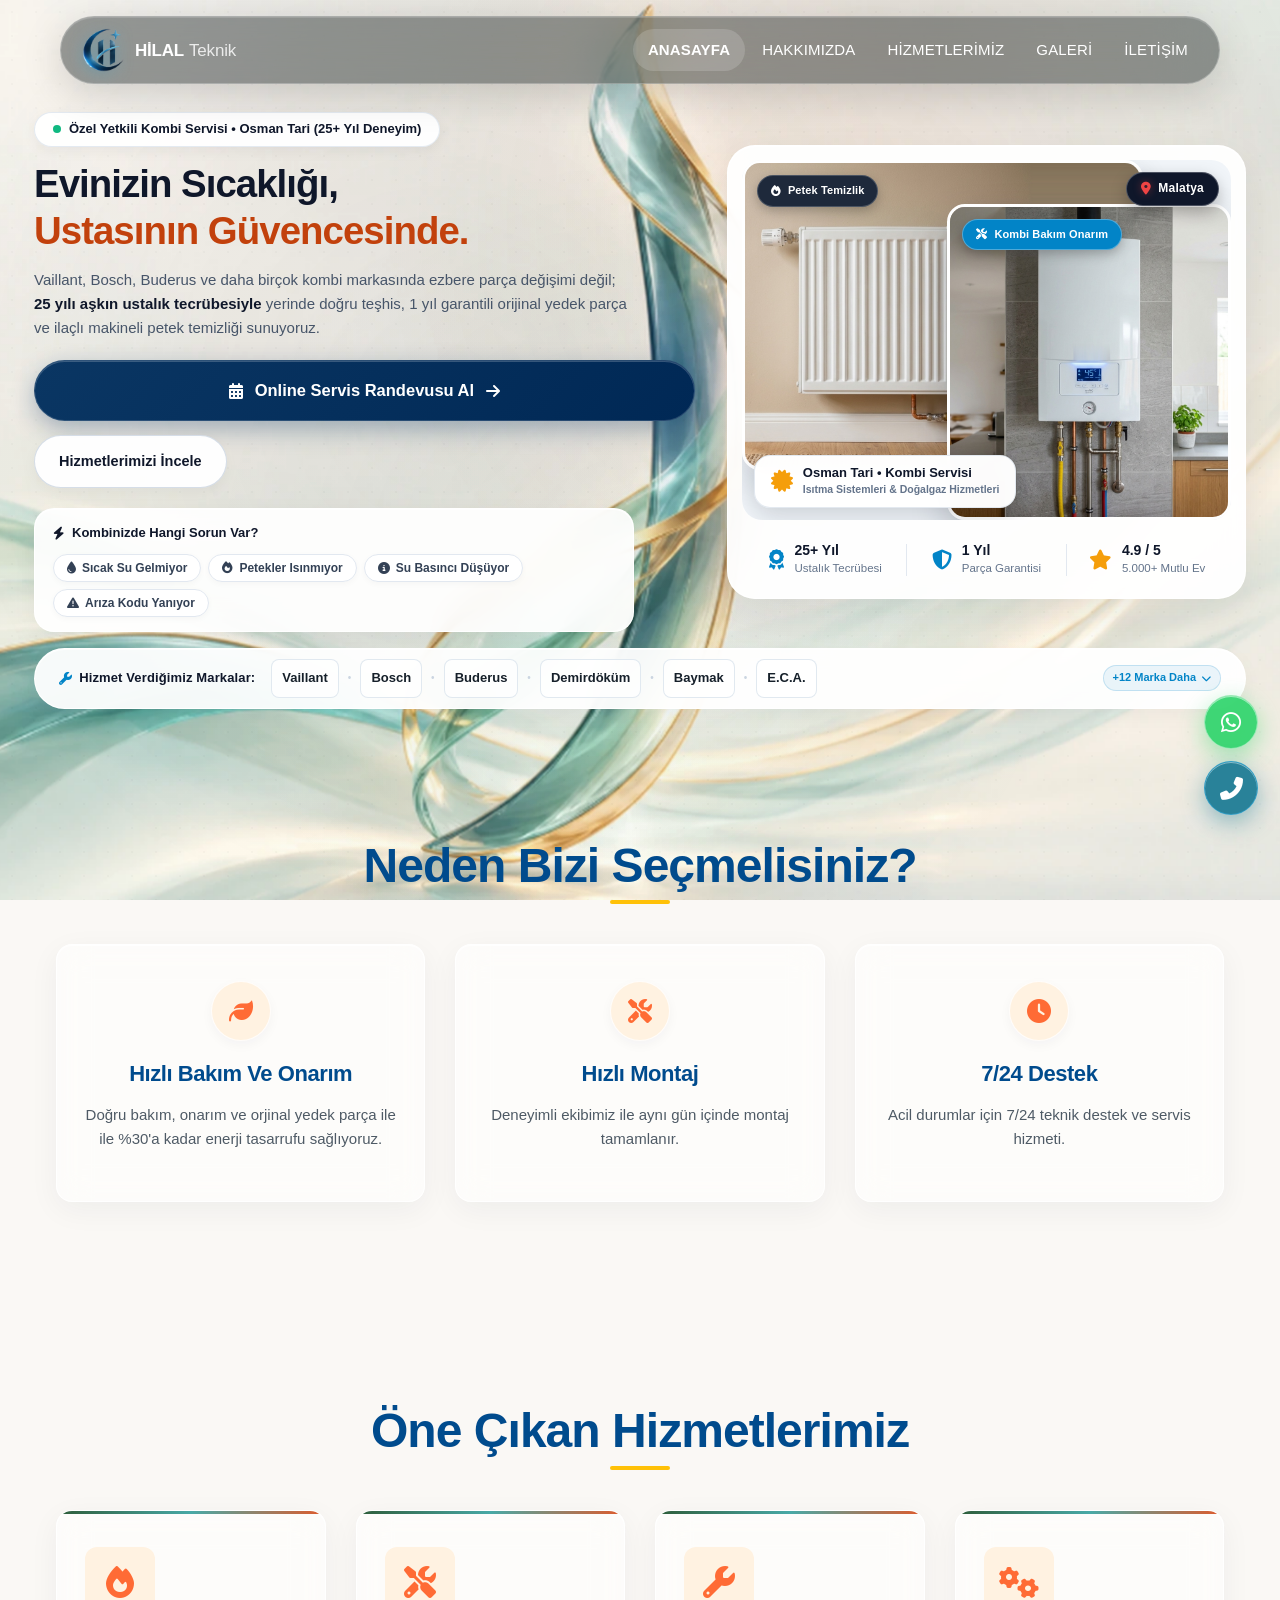
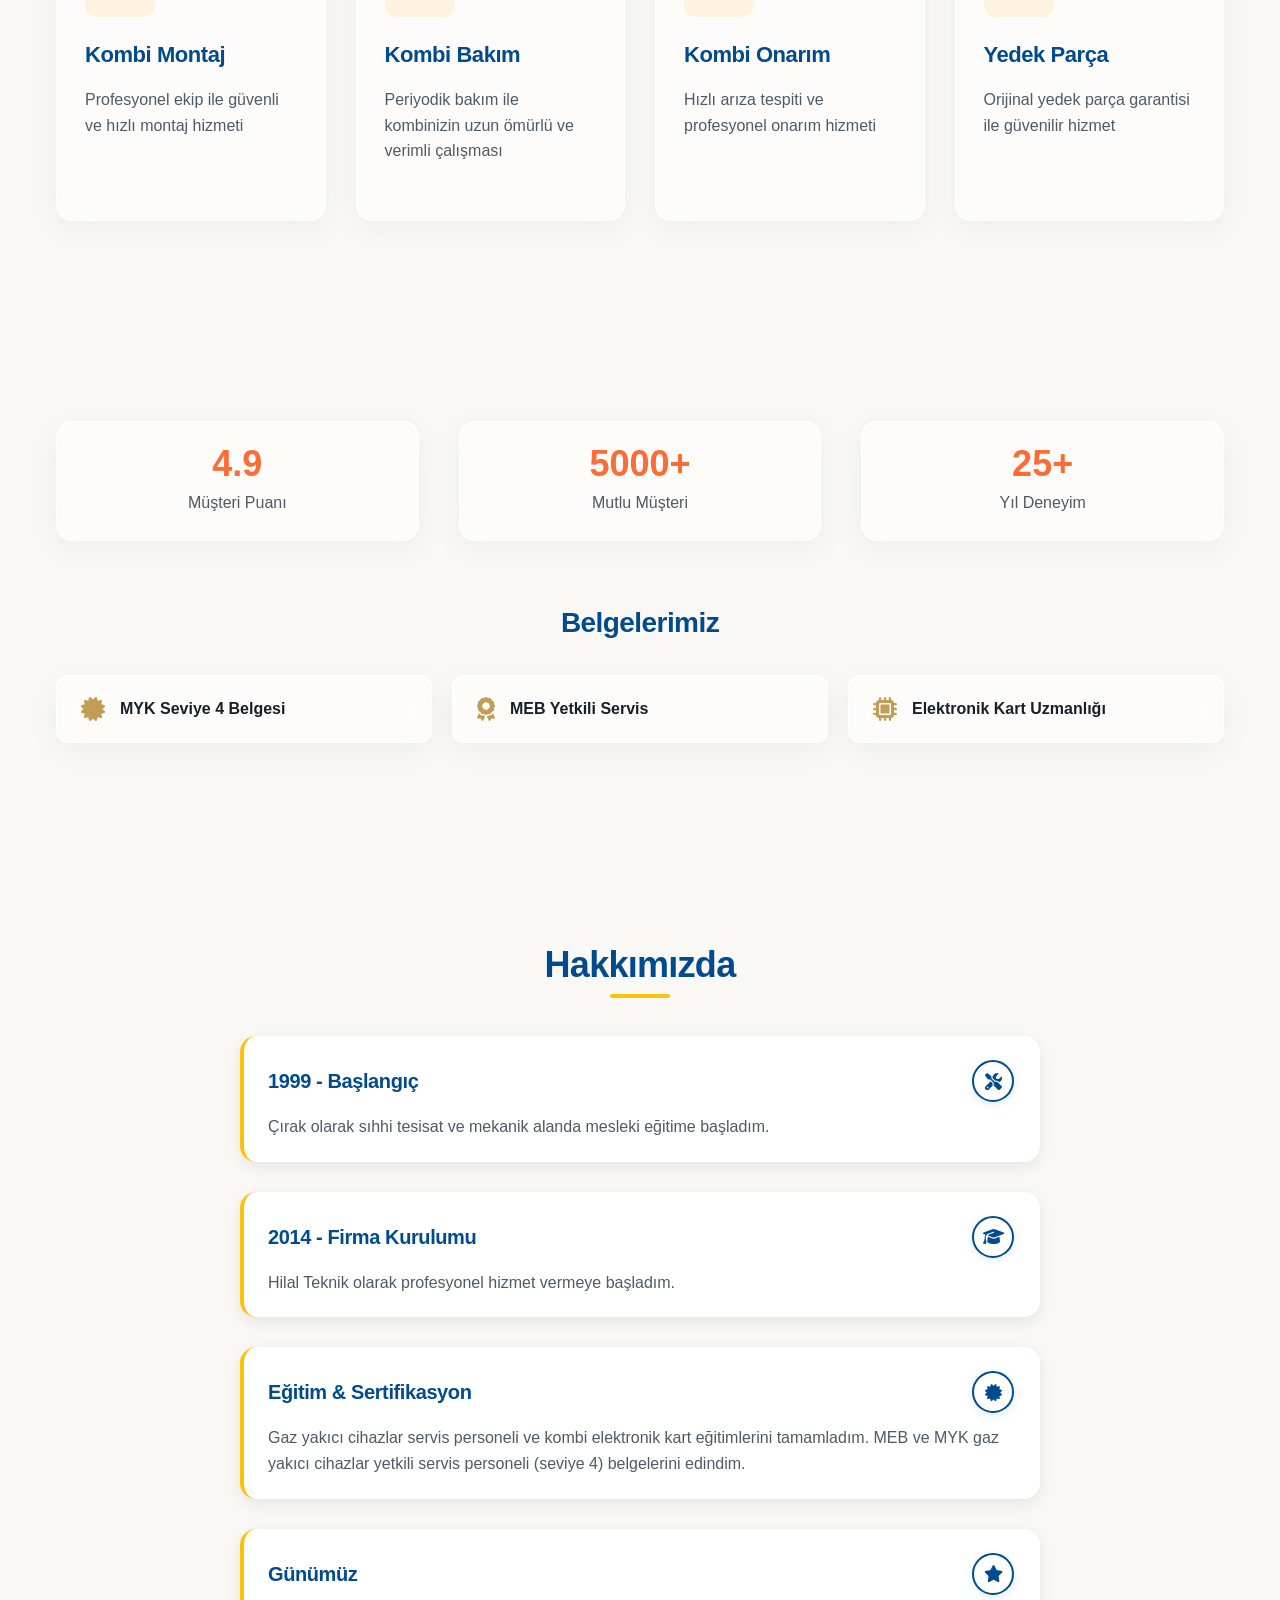
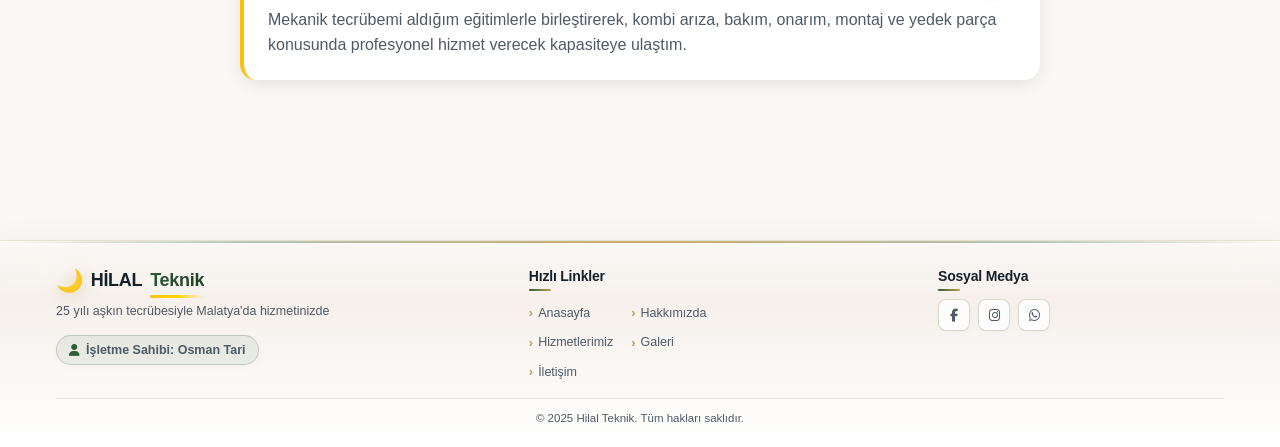
==== commit ba03b58f: "Add files via upload" ====
--- a/index.html
+++ b/index.html
@@ -35,15 +35,15 @@
     <meta property="og:title" content="Malatya Kombi Servisi | Hilal Teknik - Osman Tari">
     <meta property="og:description"
         content="Vaillant, Bosch, Buderus, Viessmann, Ariston kombi servisi Malatya. Hilal Teknik - Osman Tari ile güvenilir hizmet. 7/24 montaj, bakım, onarım.">
-    <meta property="og:image" content="https://hilalteknik.com/RESIMLER/hilal-logo-full-original.png">
+    <meta property="og:image" content="https://hilalteknik.com/RESIMLER/sosyal-paylasim-logo.png">
     <meta property="og:url" content="https://hilalteknik.com/">
     <meta name="twitter:card" content="summary_large_image">
     <meta name="twitter:title" content="Malatya Kombi Servisi | Hilal Teknik - Osman Tari">
     <meta name="twitter:description"
         content="Vaillant, Bosch, Buderus, Viessmann, Ariston kombi servisi Malatya. Hilal Teknik ile güvenilir hizmet. 7/24 montaj, bakım, onarım.">
-    <meta name="twitter:image" content="https://hilalteknik.com/RESIMLER/hilal-logo-full-original.png">
+    <meta name="twitter:image" content="https://hilalteknik.com/RESIMLER/sosyal-paylasim-logo.png">
     <title>Malatya Kombi Servisi | Hilal Teknik - Osman Tari | Vaillant, Bosch, Buderus Servis</title>
-    <link rel="preload" as="image" href="RESIMLER/ambient_crescent_bg.webp">
+    <link rel="preload" as="image" href="RESIMLER/arka-plan-hilal-ambient.webp">
     <link rel="preconnect" href="https://fonts.googleapis.com">
     <link rel="preconnect" href="https://fonts.gstatic.com" crossorigin>
     <link rel="preconnect" href="https://cdnjs.cloudflare.com">
@@ -74,7 +74,7 @@
       "telephone": "+90 537 607 48 17",
       "email": "info@hilalteknik.com",
       "areaServed": "Malatya",
-      "image": "RESIMLER/hilal-logo-full-original.png",
+      "image": "RESIMLER/sosyal-paylasim-logo.png",
       "priceRange": "₺₺",
       "openingHours": "Mo-Su 00:00-23:59",
       "sameAs": [
@@ -100,8 +100,8 @@
                 <a href="index.html" class="logo" aria-label="Hilal Teknik Anasayfa">
                     <div class="logo-emblem">
                         <picture class="logo-emblem-picture">
-                            <source srcset="./RESIMLER/hilal-logo-emblem.webp" type="image/webp">
-                            <img src="./RESIMLER/hilal-logo-emblem.png" alt="Hilal Teknik Amblem" class="emblem-img"
+                            <source srcset="./RESIMLER/logo-hilal-amblem.webp" type="image/webp">
+                            <img src="./RESIMLER/logo-hilal-amblem.png" alt="Hilal Teknik Amblem" class="emblem-img"
                                 width="44" height="44" decoding="async">
                         </picture>
                     </div>
@@ -234,7 +234,7 @@
 
                         <!-- Arka Görsel (Petek Temizlik - Solda Net Görünen Radyatör) -->
                         <div class="gallery-card gallery-card--back">
-                            <img src="RESIMLER/hero_petek_montaj.jpg" alt="Malatya Kalorifer Petek Temizlik ve Tesisat" width="600"
+                            <img src="RESIMLER/hero-petek-temizligi.jpg" alt="Malatya Kalorifer Petek Temizlik ve Tesisat" width="600"
                                 height="450" loading="eager">
                             <div class="card-label-tag tag-navy">
                                 <i class="fas fa-fire"></i>
@@ -244,7 +244,7 @@
 
                         <!-- Ön Görsel (Kombi Bakım Onarım - Markasız Modern Yoğuşmalı Kombi) -->
                         <div class="gallery-card gallery-card--front">
-                            <img src="RESIMLER/hero_modern_kombi.jpg" alt="Malatya Kombi Bakım Onarım ve Servisi"
+                            <img src="RESIMLER/hero-kombi-bakim-onarim.jpg" alt="Malatya Kombi Bakım Onarım ve Servisi"
                                 width="600" height="450" loading="eager">
                             <div class="card-label-tag tag-blue">
                                 <i class="fas fa-tools"></i>
@@ -385,7 +385,7 @@
 
                                     <!-- 1. Görsel (Petek Temizlik - Solda Net Görünen Radyatör) -->
                                     <div class="pc-img-box pc-img-box--main">
-                                        <img src="RESIMLER/hero_petek_montaj.jpg"
+                                        <img src="RESIMLER/hero-petek-temizligi.jpg"
                                             alt="Malatya Kalorifer Petek Temizlik ve Tesisat" width="580" height="380"
                                             loading="eager" fetchpriority="high" decoding="async">
                                         <div class="pc-img-tag tag-navy">
@@ -396,7 +396,7 @@
 
                                     <!-- 2. Görsel (Kombi Bakım Onarım - Markasız Modern Yoğuşmalı Kombi) -->
                                     <div class="pc-img-box pc-img-box--overlap">
-                                        <img src="RESIMLER/hero_modern_kombi.jpg"
+                                        <img src="RESIMLER/hero-kombi-bakim-onarim.jpg"
                                             alt="Malatya Kombi Bakım Onarım ve Servisi" width="460" height="320"
                                             loading="eager" fetchpriority="high" decoding="async">
                                         <div class="pc-img-tag tag-blue">
--- a/style.css
+++ b/style.css
@@ -119,10 +119,10 @@
     width: 108%;
     height: 108%;
     background-color: #FAF8F5;
-    background-image: url('RESIMLER/ambient_crescent_bg.jpg');
+    background-image: url('RESIMLER/arka-plan-hilal-ambient.jpg');
     background-image: image-set(
-        url('RESIMLER/ambient_crescent_bg.webp') type('image/webp'),
-        url('RESIMLER/ambient_crescent_bg.jpg') type('image/jpeg')
+        url('RESIMLER/arka-plan-hilal-ambient.webp') type('image/webp'),
+        url('RESIMLER/arka-plan-hilal-ambient.jpg') type('image/jpeg')
     );
     background-position: center center;
     background-size: cover;
@@ -6244,10 +6244,10 @@
 @media (-webkit-min-device-pixel-ratio: 2),
 (min-resolution: 192dpi) {
     .hero-background {
-        background-image: url('RESIMLER/ambient_crescent_bg.jpg');
+        background-image: url('RESIMLER/arka-plan-hilal-ambient.jpg');
         background-image: image-set(
-            url('RESIMLER/ambient_crescent_bg.webp') type('image/webp'),
-            url('RESIMLER/ambient_crescent_bg.jpg') type('image/jpeg')
+            url('RESIMLER/arka-plan-hilal-ambient.webp') type('image/webp'),
+            url('RESIMLER/arka-plan-hilal-ambient.jpg') type('image/jpeg')
         );
         background-size: cover;
     }
